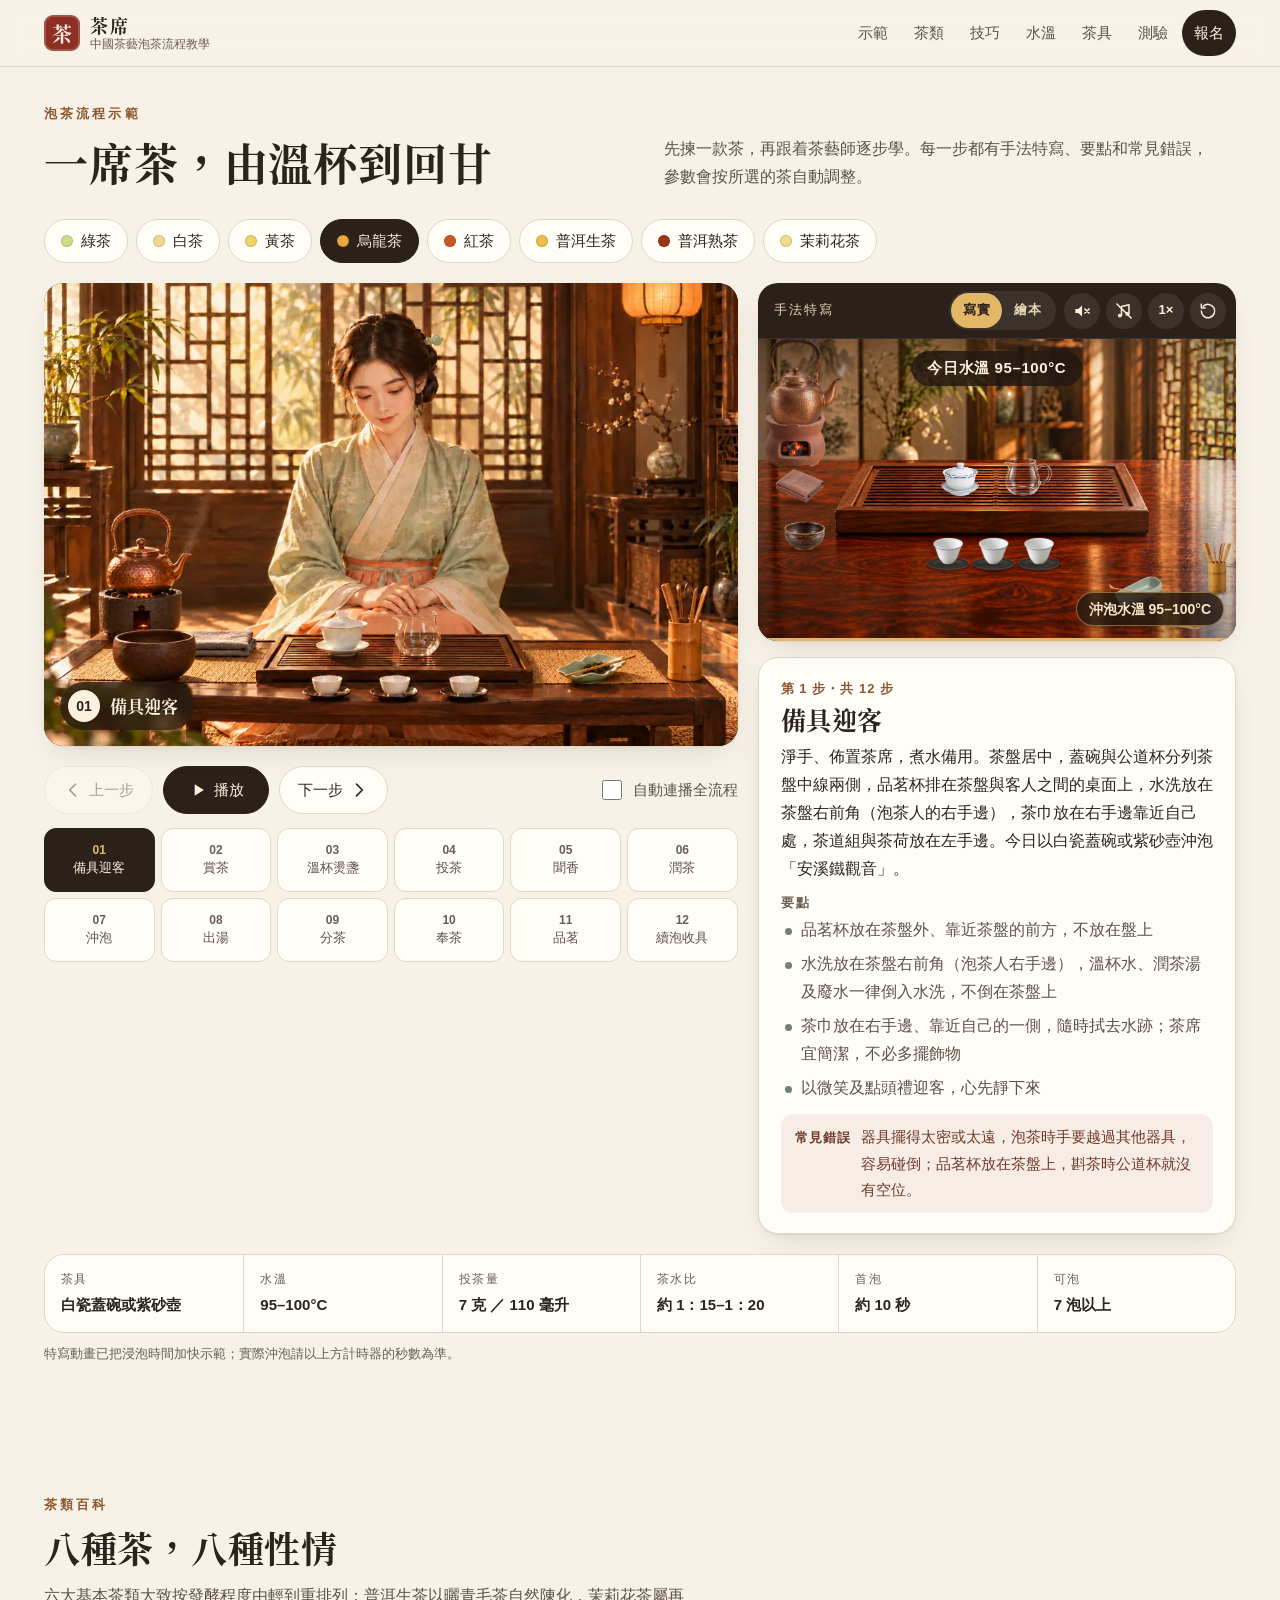
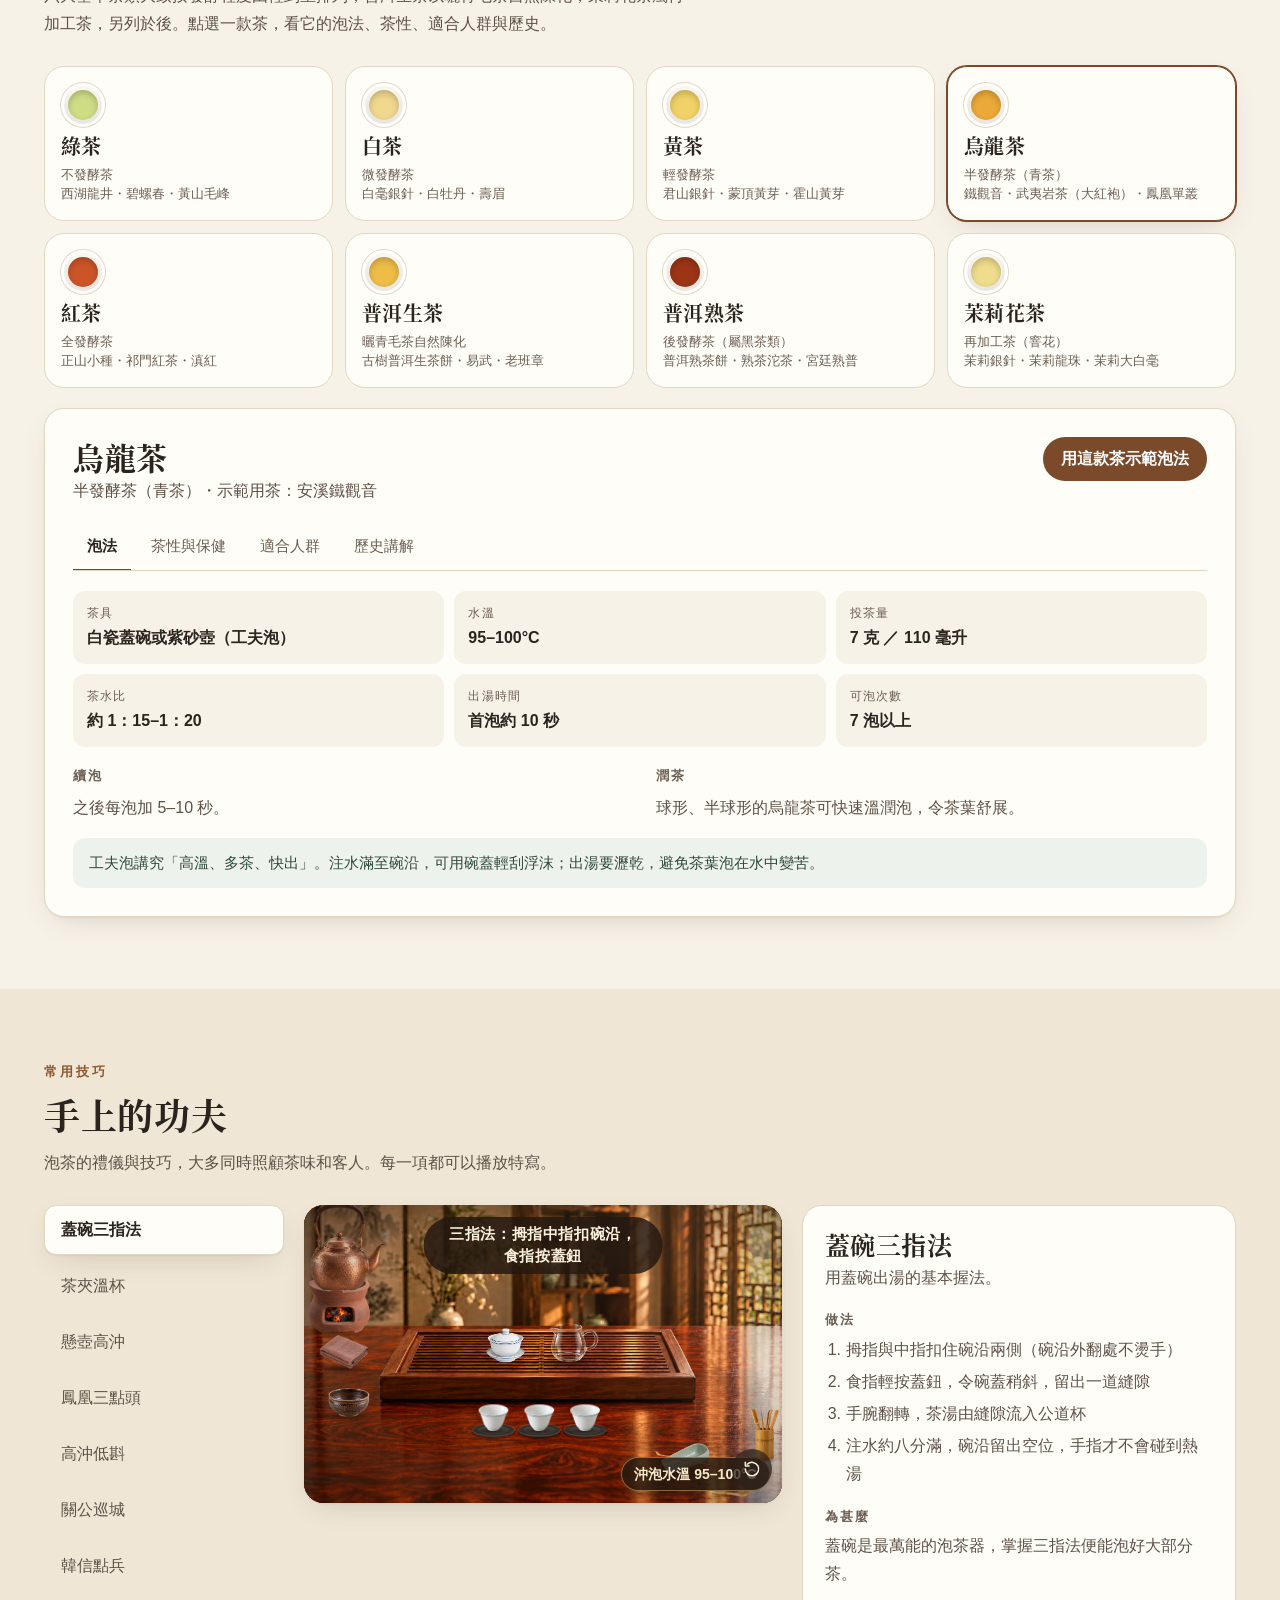
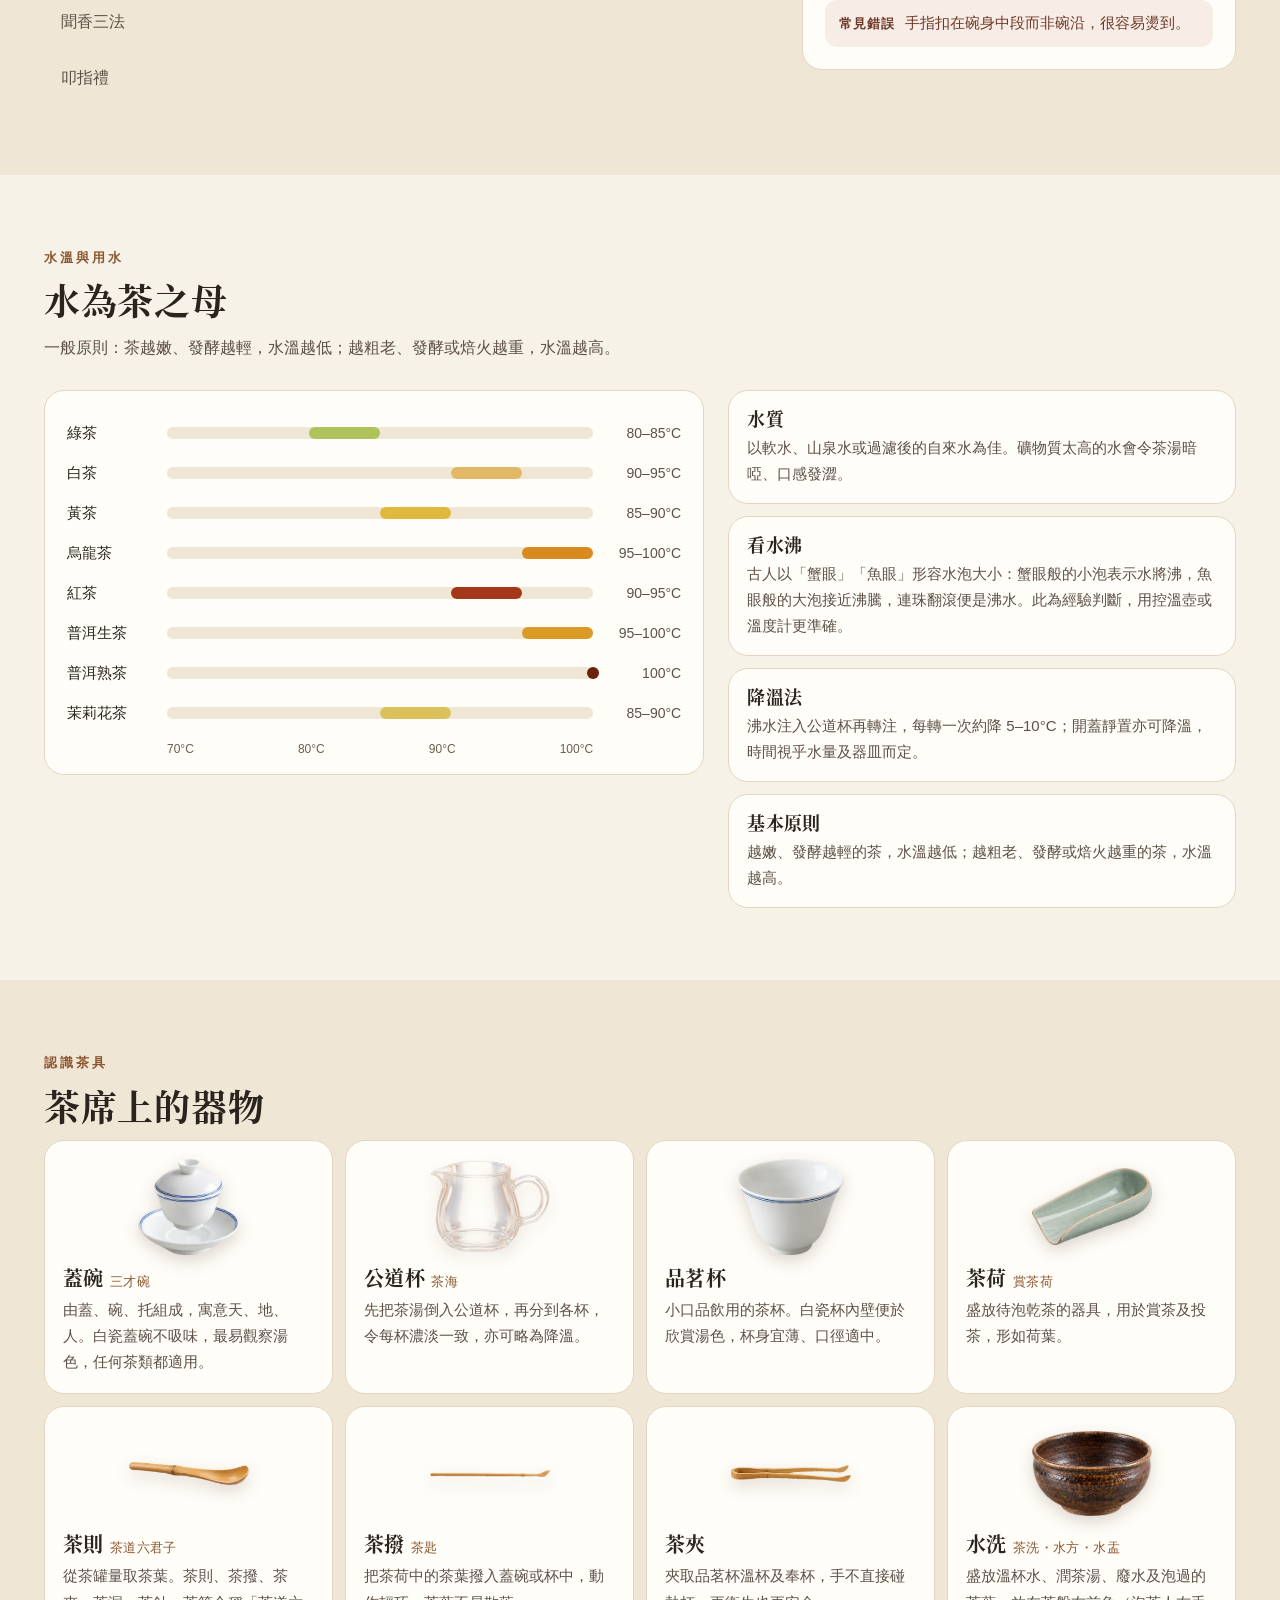
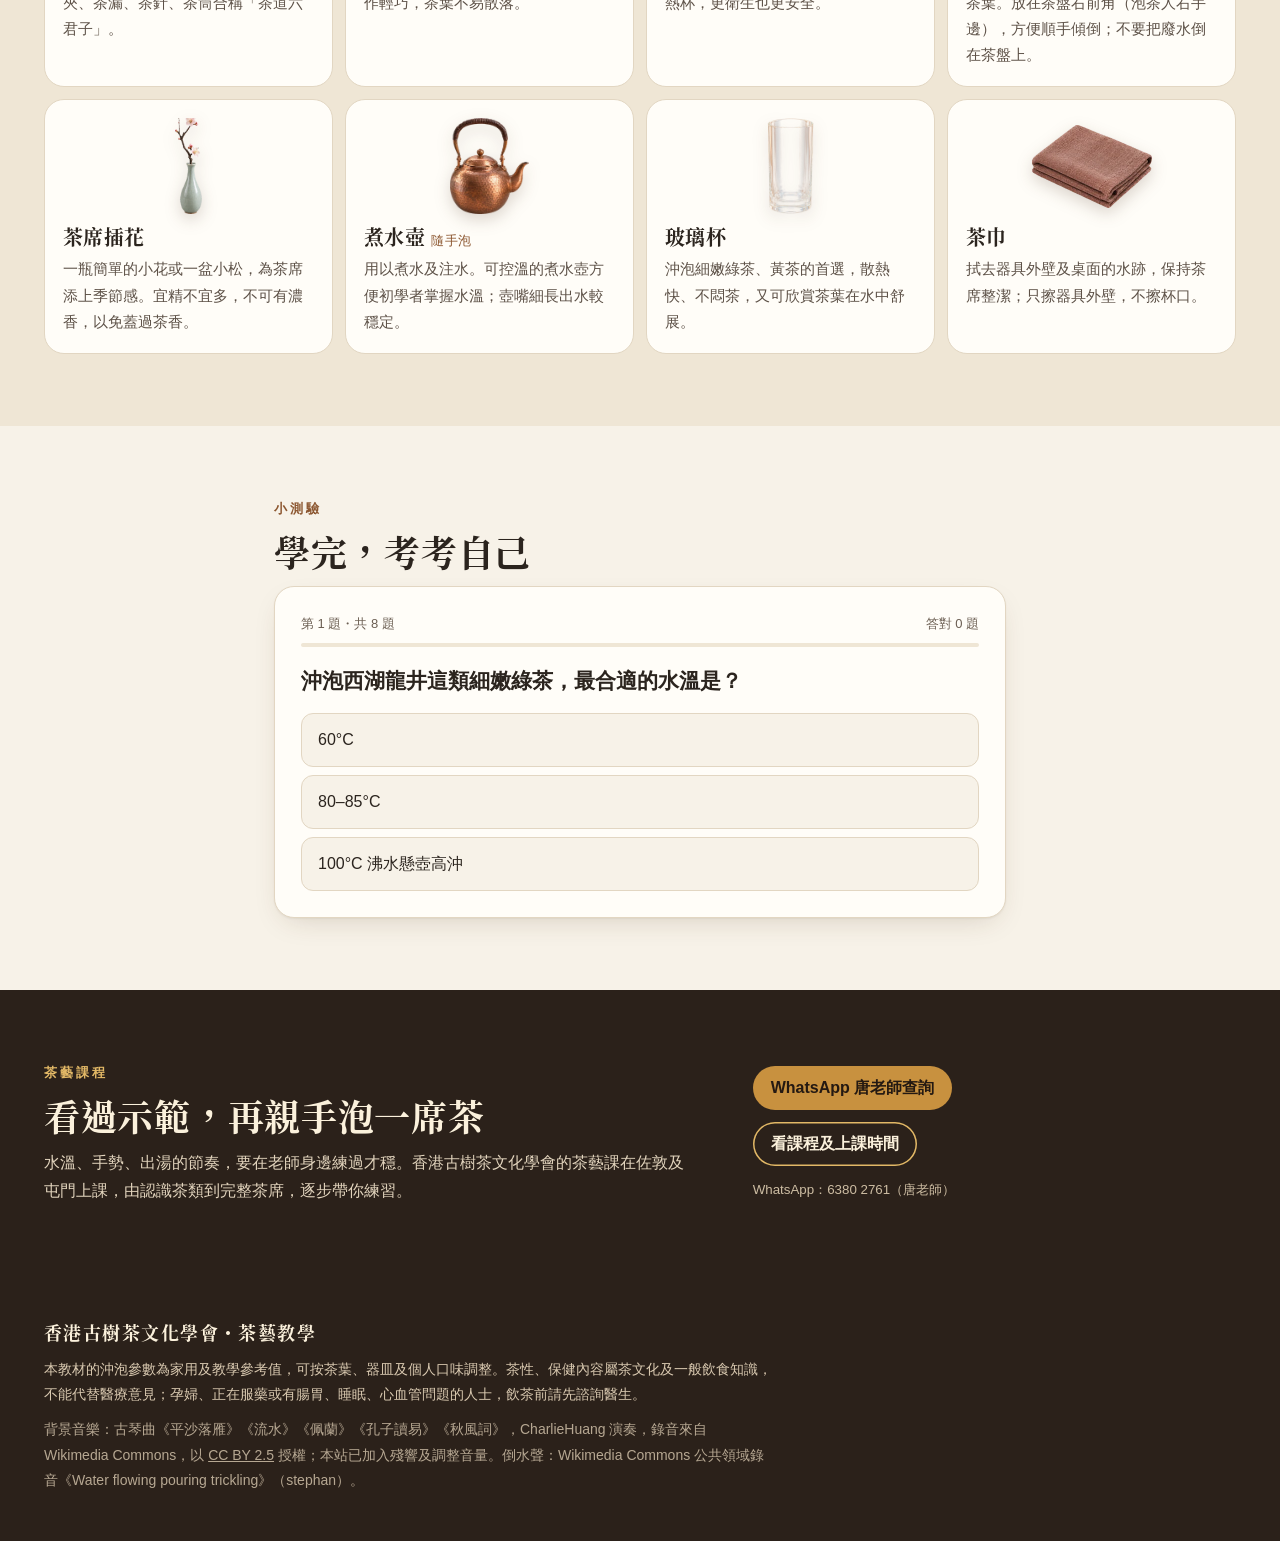
==== index.html @ b6967344 "feat: glass-cup smell step lifts glass toward nose" ====
<!doctype html>
<html lang="zh-Hant-HK">
<head>
<meta charset="utf-8">
<meta name="viewport" content="width=device-width, initial-scale=1, viewport-fit=cover">
<title>茶席・中國茶藝泡茶流程教學</title>
<meta name="description" content="由溫杯、賞茶、投茶到奉茶品茗，逐步演示中國茶藝泡茶流程；附八種茶的泡法、水溫、茶性、適合人群及歷史，以及常用沖泡技巧。">
<meta property="og:title" content="茶席・中國茶藝泡茶流程教學">
<meta property="og:description" content="逐步演示泡茶流程，認識八種茶的泡法、水溫、茶性與歷史。">
<meta property="og:image" content="https://teabonvivant.github.io/tea-brewing-lesson/assets/img/og.jpg">
<meta property="og:url" content="https://teabonvivant.github.io/tea-brewing-lesson/">
<link rel="canonical" href="https://teabonvivant.github.io/tea-brewing-lesson/">
<meta property="og:type" content="website">
<meta name="theme-color" content="#2b241e">
<meta name="robots" content="noindex">
<link rel="icon" href="data:image/svg+xml,%3Csvg xmlns='http://www.w3.org/2000/svg' viewBox='0 0 64 64'%3E%3Crect width='64' height='64' rx='14' fill='%238d2f22'/%3E%3Cpath d='M18 30h28c-1 10-6 16-14 16s-13-6-14-16zM46 33c6 0 6 8-1 8M24 50h16' fill='none' stroke='%23fbeee0' stroke-width='3.5' stroke-linecap='round'/%3E%3C/svg%3E">
<link rel="preload" href="assets/fonts/tea-serif.woff2" as="font" type="font/woff2" crossorigin>
<link rel="preload" as="image" href="assets/img/scene/greet-960.webp" imagesrcset="assets/img/scene/greet-960.webp 960w, assets/img/scene/greet-1536.webp 1536w" imagesizes="(min-width: 1080px) 60vw, 100vw">
<link rel="stylesheet" href="assets/css/app.css?v=20261019j">
</head>
<body>
<a class="skip" href="#demo">跳到示範</a>
<header class="top">
  <div class="top-in">
    <a class="brand" href="#demo">
      <span class="brand-seal" aria-hidden="true">茶</span>
      <span class="brand-text"><b>茶席</b><small>中國茶藝泡茶流程教學</small></span>
    </a>
    <nav class="top-nav" aria-label="章節">
      <a href="#demo">示範</a><a href="#teas">茶類</a><a href="#skills">技巧</a><a href="#water">水溫</a><a href="#tools">茶具</a><a href="#quiz">測驗</a><a href="#learn" class="nav-cta">報名</a>
    </nav>
  </div>
</header>

<main>
  <section id="demo" class="demo" aria-labelledby="demo-title">
    <div class="wrap">
      <div class="demo-head">
        <div>
          <p class="eyebrow">泡茶流程示範</p>
          <h1 id="demo-title">一席茶，由溫杯到回甘</h1>
        </div>
        <p class="lede">先揀一款茶，再跟着茶藝師逐步學。每一步都有手法特寫、要點和常見錯誤，參數會按所選的茶自動調整。</p>
      </div>

      <div class="tea-picker" role="radiogroup" aria-label="選擇茶類" id="teaPicker"></div>

      <div class="theatre">
        <div class="main-col">
        <figure class="scene" id="scene">
          <img class="scene-img is-on" id="sceneA" alt="" width="1536" height="1024" src="assets/img/scene/greet-960.webp" srcset="assets/img/scene/greet-960.webp 960w, assets/img/scene/greet-1536.webp 1536w" sizes="(min-width: 1080px) 60vw, 100vw" fetchpriority="high">
          <img class="scene-img" id="sceneB" alt="" width="1536" height="1024" aria-hidden="true">
          <figcaption class="scene-cap"><span class="scene-no" id="sceneNo">01</span><span id="sceneName">備具迎客</span></figcaption>
        </figure>
      <div class="controls" role="group" aria-label="播放控制">
        <button class="ctl" id="prevBtn" type="button"><svg viewBox="0 0 24 24" aria-hidden="true"><path d="M15 5l-7 7 7 7" fill="none" stroke="currentColor" stroke-width="2" stroke-linecap="round" stroke-linejoin="round"/></svg><span>上一步</span></button>
        <button class="ctl ctl-main" id="playBtn" type="button" aria-label="播放"><svg viewBox="0 0 24 24" aria-hidden="true" id="playIcon"><path d="M8 5v14l11-7z" fill="currentColor"/></svg><span id="playText">播放</span></button>
        <button class="ctl" id="nextBtn" type="button"><span>下一步</span><svg viewBox="0 0 24 24" aria-hidden="true"><path d="M9 5l7 7-7 7" fill="none" stroke="currentColor" stroke-width="2" stroke-linecap="round" stroke-linejoin="round"/></svg></button>
        <label class="auto"><input type="checkbox" id="autoBtn"><span>自動連播全流程</span></label>
      </div>

      <ol class="steps" id="steps" aria-label="流程步驟"></ol>

        </div>

        <div class="side">
          <div class="closeup">
            <div class="closeup-head">
              <span class="tag">手法特寫</span>
              <div class="closeup-tools">
                <div class="seg" role="group" aria-label="特寫畫面風格">
                  <button type="button" id="styleR" aria-pressed="true">寫實</button>
                  <button type="button" id="styleI" aria-pressed="false">繪本</button>
                </div>
                <button class="icon-btn" id="sfxBtn" type="button" aria-pressed="false" aria-label="音效：關">
                  <svg viewBox="0 0 24 24" aria-hidden="true"><path d="M4 9.5v5h3.5L12 18.5v-13L7.5 9.5z" fill="currentColor"/><path class="on-only" d="M15.5 9a4.2 4.2 0 0 1 0 6M18 6.6a7.6 7.6 0 0 1 0 10.8" fill="none" stroke="currentColor" stroke-width="1.8" stroke-linecap="round"/><path class="off-only" d="M15.5 9.5l5 5m0-5l-5 5" fill="none" stroke="currentColor" stroke-width="1.8" stroke-linecap="round"/></svg>
                </button>
                <button class="icon-btn" id="musicBtn" type="button" aria-pressed="false" aria-label="背景音樂：關">
                  <svg viewBox="0 0 24 24" aria-hidden="true"><path d="M9 17.5V6.5l9-2v11" fill="none" stroke="currentColor" stroke-width="1.8" stroke-linecap="round" stroke-linejoin="round"/><circle cx="7" cy="17.5" r="2.3" fill="currentColor"/><circle cx="16" cy="15.5" r="2.3" fill="currentColor"/><path class="off-only" d="M3.5 3.5l17 17" fill="none" stroke="currentColor" stroke-width="1.8" stroke-linecap="round"/></svg>
                </button>
                <select class="track-sel" id="trackSel" aria-label="背景音樂曲目（古琴）" hidden></select>
                <button class="icon-btn" id="speedBtn" type="button" aria-label="1× 播放速度">1×</button>
                <button class="icon-btn" id="replayBtn" type="button" aria-label="重播這一步">
                  <svg viewBox="0 0 24 24" aria-hidden="true"><path d="M4 12a8 8 0 1 0 2.4-5.7M4 4v4.5h4.5" fill="none" stroke="currentColor" stroke-width="1.8" stroke-linecap="round" stroke-linejoin="round"/></svg>
                </button>
              </div>
            </div>
            <div class="stage-wrap"><svg class="stage" id="stage" viewBox="0 0 800 500" role="img" aria-label="泡茶手法特寫動畫"></svg><p class="cu-label" id="cuLabel" aria-live="polite"></p></div>
            <div class="progress" aria-hidden="true"><span id="progressBar"></span></div>
          </div>

          <article class="step-card" id="stepCard" aria-live="polite">
            <div class="step-top">
              <span class="step-count" id="stepCount">第 1 步・共 11 步</span>
              <h2 class="step-name" id="stepName">備具迎客</h2>
            </div>
            <p class="step-desc" id="stepDesc"></p>
            <h3 class="mini-h">要點</h3>
            <ul class="points" id="stepPoints"></ul>
            <div class="mistake"><b>常見錯誤</b><span id="stepMistake"></span></div>
            <div class="timer" id="timer" hidden>
              <div class="timer-ring" role="timer" aria-label="剩餘秒數"><svg viewBox="0 0 44 44" aria-hidden="true"><circle cx="22" cy="22" r="19"/><circle id="timerArc" cx="22" cy="22" r="19"/></svg><span id="timerNum">10</span></div>
              <div class="timer-body">
                <b>泡茶計時器</b>
                <div class="timer-row">
                  <button class="mini-btn" id="infMinus" type="button" aria-label="上一泡">−</button>
                  <span id="infLabel">第 1 泡</span>
                  <button class="mini-btn" id="infPlus" type="button" aria-label="下一泡">＋</button>
                  <button class="mini-btn primary" id="timerGo" type="button">開始</button>
                </div>
                <small id="timerNote"></small>
                <span class="sr-only" id="timerStatus" role="status"></span>
              </div>
            </div>
          </article>
        </div>
      </div>

      <dl class="params" id="params"></dl>
      <p class="demo-note">特寫動畫已把浸泡時間加快示範；實際沖泡請以上方計時器的秒數為準。</p>
    </div>
  </section>

  <section id="teas" class="sec" aria-labelledby="teas-title">
    <div class="wrap">
      <p class="eyebrow">茶類百科</p>
      <h2 id="teas-title" class="sec-title">八種茶，八種性情</h2>
      <p class="sec-lede">六大基本茶類大致按發酵程度由輕到重排列；普洱生茶以曬青毛茶自然陳化，茉莉花茶屬再加工茶，另列於後。點選一款茶，看它的泡法、茶性、適合人群與歷史。</p>
      <div class="tea-grid" id="teaGrid"></div>
      <article class="tea-detail" id="teaDetail" aria-live="polite"></article>
    </div>
  </section>

  <section id="skills" class="sec sec-alt" aria-labelledby="skills-title">
    <div class="wrap">
      <p class="eyebrow">常用技巧</p>
      <h2 id="skills-title" class="sec-title">手上的功夫</h2>
      <p class="sec-lede">泡茶的禮儀與技巧，大多同時照顧茶味和客人。每一項都可以播放特寫。</p>
      <div class="skills">
        <div class="skill-list" role="tablist" aria-label="技巧" id="skillList"></div>
        <div class="skill-view">
          <div class="closeup closeup-sm">
            <div class="stage-wrap"><svg class="stage" id="stage2" viewBox="0 0 800 500" role="img" aria-label="技巧特寫動畫"></svg><p class="cu-label" id="cuLabel2"></p></div>
            <button class="icon-btn float" id="skillReplay" type="button" aria-label="重播技巧動畫"><svg viewBox="0 0 24 24" aria-hidden="true"><path d="M4 12a8 8 0 1 0 2.4-5.7M4 4v4.5h4.5" fill="none" stroke="currentColor" stroke-width="1.8" stroke-linecap="round" stroke-linejoin="round"/></svg></button>
          </div>
          <div class="skill-body" id="skillBody" role="tabpanel" aria-live="polite"></div>
        </div>
      </div>
    </div>
  </section>

  <section id="water" class="sec" aria-labelledby="water-title">
    <div class="wrap">
      <p class="eyebrow">水溫與用水</p>
      <h2 id="water-title" class="sec-title">水為茶之母</h2>
      <p class="sec-lede">一般原則：茶越嫩、發酵越輕，水溫越低；越粗老、發酵或焙火越重，水溫越高。</p>
      <div class="water">
        <div class="temp-chart" id="tempChart" role="img" aria-label="各茶類建議水溫"></div>
        <div class="water-notes" id="waterNotes"></div>
      </div>
    </div>
  </section>

  <section id="tools" class="sec sec-alt" aria-labelledby="tools-title">
    <div class="wrap">
      <p class="eyebrow">認識茶具</p>
      <h2 id="tools-title" class="sec-title">茶席上的器物</h2>
      <div class="tool-grid" id="toolGrid"></div>
    </div>
  </section>

  <section id="quiz" class="sec" aria-labelledby="quiz-title">
    <div class="wrap narrow">
      <p class="eyebrow">小測驗</p>
      <h2 id="quiz-title" class="sec-title">學完，考考自己</h2>
      <div class="quiz" id="quizBox"></div>
    </div>
  </section>
  <section id="learn" class="sec sec-learn" aria-labelledby="learn-title">
    <div class="wrap">
      <div class="learn">
        <div>
          <p class="eyebrow">茶藝課程</p>
          <h2 id="learn-title" class="sec-title">看過示範，再親手泡一席茶</h2>
          <p class="sec-lede">水溫、手勢、出湯的節奏，要在老師身邊練過才穩。香港古樹茶文化學會的茶藝課在佐敦及屯門上課，由認識茶類到完整茶席，逐步帶你練習。</p>
        </div>
        <div class="learn-acts">
          <a class="td-btn" href="https://wa.me/85263802761?text=%E4%BD%A0%E5%A5%BD%EF%BC%8C%E6%88%91%E6%83%B3%E6%9F%A5%E8%A9%A2%E8%8C%B6%E8%97%9D%E8%AA%B2%E7%A8%8B" target="_blank" rel="noopener">WhatsApp 唐老師查詢</a>
          <a class="td-btn ghost" href="https://www.organict.net/teaclass" target="_blank" rel="noopener">看課程及上課時間</a>
          <small>WhatsApp：6380 2761（唐老師）</small>
        </div>
      </div>
    </div>
  </section>
</main>

<footer class="foot">
  <div class="wrap">
    <p class="foot-brand">香港古樹茶文化學會・茶藝教學</p>
    <p class="foot-note">本教材的沖泡參數為家用及教學參考值，可按茶葉、器皿及個人口味調整。茶性、保健內容屬茶文化及一般飲食知識，不能代替醫療意見；孕婦、正在服藥或有腸胃、睡眠、心血管問題的人士，飲茶前請先諮詢醫生。</p>
    <p class="foot-note foot-credit">背景音樂：古琴曲《平沙落雁》《流水》《佩蘭》《孔子讀易》《秋風詞》，CharlieHuang 演奏，錄音來自 Wikimedia Commons，以 <a href="https://creativecommons.org/licenses/by/2.5/deed.zh_TW" rel="noopener license" target="_blank">CC BY 2.5</a> 授權；本站已加入殘響及調整音量。倒水聲：Wikimedia Commons 公共領域錄音《Water flowing pouring trickling》（stephan）。</p>
  </div>
</footer>

<script src="assets/js/data.js?v=20261019j"></script>
<script src="assets/js/kit.js?v=20261019j"></script>
<script src="assets/js/audio.js?v=20261019j"></script>
<script src="assets/js/stage.js?v=20261019j"></script>
<script src="assets/js/app.js?v=20261019j"></script>
</body>
</html>
---- assets/css/app.css ----
@font-face {
  font-family: "TeaSerif";
  src: url("../fonts/tea-serif.woff2") format("woff2");
  font-weight: 600;
  font-display: swap;
}

:root {
  --paper: #f7f2e8;
  --paper-2: #efe6d5;
  --card: #fffdf8;
  --ink: #2b241e;
  --ink-2: #5d5147;
  --ink-3: #6b5e52;
  --line: #e2d6c2;
  --tea: #7a4a2a;
  --tea-2: #8c5730;
  --green: #3c5848;
  --gold: #a3813f;
  --night: #2b211a;
  --serif: "TeaSerif", "Noto Serif TC", "Noto Serif CJK TC", "Songti TC", serif;
  --sans: -apple-system, BlinkMacSystemFont, "PingFang TC", "Noto Sans TC", "Noto Sans CJK TC", "Microsoft JhengHei", sans-serif;
  --r: 20px;
  --r-sm: 12px;
  --shadow: 0 1px 2px rgba(74, 46, 24, .06), 0 10px 30px -12px rgba(74, 46, 24, .22);
  --ease: cubic-bezier(.2, .7, .2, 1);
}

* { box-sizing: border-box; }
html { scroll-behavior: smooth; -webkit-text-size-adjust: 100%; }
body {
  margin: 0;
  background: var(--paper);
  color: var(--ink);
  font: 400 16px/1.75 var(--sans);
  -webkit-font-smoothing: antialiased;
}
img, svg { display: block; max-width: 100%; }
button { font: inherit; color: inherit; }
h1, h2, h3 { font-family: var(--serif); font-weight: 600; line-height: 1.3; margin: 0; letter-spacing: .02em; }
p { margin: 0; }
a { color: inherit; }
:focus-visible { outline: 2px solid var(--gold); outline-offset: 3px; border-radius: 6px; }

.skip { position: absolute; left: -999px; top: 8px; background: var(--night); color: #fff; padding: 8px 14px; border-radius: 8px; z-index: 50; }
.skip:focus { left: 8px; }
.wrap { max-width: 1240px; margin: 0 auto; padding: 0 24px; }
.wrap.narrow { max-width: 780px; }
.eyebrow { font-size: 13px; letter-spacing: .24em; color: var(--tea-2); font-weight: 600; margin-bottom: 8px; }

/* 頂欄 */
.top { position: sticky; top: 0; z-index: 30; background: rgba(247, 242, 232, .88); backdrop-filter: blur(12px); -webkit-backdrop-filter: blur(12px); border-bottom: 1px solid var(--line); }
.top-in { max-width: 1240px; margin: 0 auto; padding: 10px 24px; display: flex; align-items: center; justify-content: space-between; gap: 16px; }
.brand { display: flex; align-items: center; gap: 10px; text-decoration: none; flex: none; white-space: nowrap; }
.brand-seal { width: 36px; height: 36px; border-radius: 9px; background: #8d2f22; color: #fbeee0; display: grid; place-items: center; font-family: var(--serif); font-size: 20px; box-shadow: inset 0 0 0 2px rgba(255, 255, 255, .18); }
.brand-text { display: flex; flex-direction: column; line-height: 1.2; }
.brand-text b { font-family: var(--serif); font-size: 18px; font-weight: 600; letter-spacing: .1em; }
.brand-text small { font-size: 12px; color: var(--ink-3); }
.top-nav { display: flex; gap: 2px; overflow-x: auto; scrollbar-width: none; }
.top-nav::-webkit-scrollbar { display: none; }
.top-nav a { text-decoration: none; font-size: 15px; padding: 10px 12px; border-radius: 999px; color: var(--ink-2); white-space: nowrap; transition: background .2s var(--ease), color .2s var(--ease); }
.top-nav a:hover { background: var(--paper-2); color: var(--ink); }

/* 示範區 */
.demo { padding: 36px 0 56px; }
.demo-head { display: grid; grid-template-columns: 1fr 1fr; gap: 24px 48px; align-items: end; margin-bottom: 24px; }
.demo-head h1 { font-size: clamp(30px, 4vw, 44px); }
.lede { color: var(--ink-2); font-size: 16px; max-width: 34em; }

.tea-picker { display: flex; gap: 8px; overflow-x: auto; padding: 4px 2px 12px; margin: 0 -2px 8px; scrollbar-width: thin; }
.chip { display: inline-flex; align-items: center; gap: 8px; min-height: 44px; padding: 8px 16px; border-radius: 999px; border: 1px solid var(--line); background: var(--card); cursor: pointer; white-space: nowrap; font-size: 15px; transition: border-color .2s var(--ease), background .2s var(--ease), transform .2s var(--ease); }
.chip:hover { border-color: #cdb998; }
.chip:active { transform: scale(.97); }
.chip[aria-checked="true"] { background: var(--night); border-color: var(--night); color: #fbf1dc; }
.dot { width: 12px; height: 12px; border-radius: 50%; box-shadow: inset 0 0 0 1px rgba(0, 0, 0, .15); flex: none; }

.theatre { display: grid; grid-template-columns: minmax(0, 1.45fr) minmax(0, 1fr); gap: 20px; align-items: start; }
.scene { position: relative; margin: 0; border-radius: var(--r); overflow: hidden; aspect-ratio: 3 / 2; background: #3a2618; box-shadow: var(--shadow); }
.scene-img { position: absolute; inset: 0; width: 100%; height: 100%; object-fit: cover; opacity: 0; transition: opacity .45s var(--ease); }
.scene-img.is-on { opacity: 1; }
.scene-cap { position: absolute; left: 16px; bottom: 16px; display: flex; align-items: center; gap: 10px; padding: 8px 16px 8px 8px; border-radius: 999px; background: rgba(36, 25, 17, .72); backdrop-filter: blur(6px); -webkit-backdrop-filter: blur(6px); color: #fbf1dc; font-family: var(--serif); font-size: 17px; }
.scene-no { display: grid; place-items: center; width: 32px; height: 32px; border-radius: 50%; background: #fbf1dc; color: var(--night); font-size: 14px; font-family: var(--sans); font-weight: 700; }

.side { display: grid; gap: 16px; }
.closeup { position: relative; background: var(--night); border-radius: var(--r); overflow: hidden; box-shadow: var(--shadow); }
.closeup-head { display: flex; justify-content: space-between; align-items: center; padding: 8px 10px 8px 16px; border-bottom: 1px solid rgba(255, 255, 255, .08); }
.closeup-tools { display: flex; align-items: center; gap: 6px; }
.closeup-tools .icon-btn { width: 36px; height: 36px; }
.track-sel { appearance: none; -webkit-appearance: none; border: 0; border-radius: 999px; background: rgba(255, 255, 255, .08) url("data:image/svg+xml,%3Csvg xmlns='http://www.w3.org/2000/svg' viewBox='0 0 10 6'%3E%3Cpath d='M1 1l4 4 4-4' fill='none' stroke='%23e9d6b2' stroke-width='1.5'/%3E%3C/svg%3E") no-repeat right 10px center / 9px 6px; color: #fbf1dc; font: inherit; font-size: 13px; font-weight: 600; min-height: 36px; padding: 0 26px 0 12px; cursor: pointer; }
.track-sel:hover { background-color: rgba(255, 255, 255, .16); }
.track-sel:focus-visible { outline: 2px solid #e2b866; outline-offset: 2px; }
.track-sel option { color: #2b211a; background: #fbf1dc; }
.foot-credit { margin-top: 10px; font-size: 13px; opacity: .8; }
.foot-credit a { color: inherit; }
.seg { display: inline-flex; padding: 2px; border-radius: 999px; background: rgba(255, 255, 255, .08); margin-right: 2px; }
.seg button { border: 0; background: transparent; color: #e9d6b2; font: inherit; font-size: 13px; font-weight: 600; letter-spacing: .06em; white-space: nowrap; padding: 6px 12px; border-radius: 999px; cursor: pointer; min-height: 32px; transition: background .2s var(--ease), color .2s var(--ease); }
.seg button[aria-pressed="true"] { background: #e2b866; color: #2b211a; }
.seg button:focus-visible, .icon-btn:focus-visible { outline: 2px solid #e2b866; outline-offset: 2px; }
.icon-btn[aria-pressed="true"] { background: #e2b866; color: #2b211a; }
.icon-btn[aria-pressed="true"] .off-only, .icon-btn[aria-pressed="false"] .on-only { display: none; }
.tag { white-space: nowrap; font-size: 13px; letter-spacing: .16em; color: #e9d6b2; }
.stage-wrap { position: relative; }
.cu-label { position: absolute; left: 50%; top: 12px; transform: translateX(-50%); max-width: calc(100% - 24px); padding: 6px 16px; border-radius: 999px; background: rgba(36, 25, 17, .84); color: #fbf1dc; font-size: 15px; font-weight: 600; line-height: 1.5; text-align: center; letter-spacing: .04em; opacity: 0; transition: opacity .2s var(--ease); pointer-events: none; }
.cu-label.on { opacity: 1; }
.stage { width: 100%; height: auto; aspect-ratio: 8 / 5; transition: opacity .35s var(--ease); background: #2b211a; }
.stage.is-loading { opacity: 0; }
.tb-svgtext { font-family: var(--sans); font-weight: 600; letter-spacing: .04em; }
.progress { height: 3px; background: rgba(255, 255, 255, .08); }
.progress span { display: block; height: 100%; width: 0; background: #e2b866; }

.icon-btn { width: 40px; height: 40px; border-radius: 50%; border: 0; background: rgba(255, 255, 255, .08); color: #fbf1dc; display: grid; place-items: center; cursor: pointer; font-size: 13px; font-weight: 700; transition: background .2s var(--ease), transform .2s var(--ease); }
.icon-btn:hover { background: rgba(255, 255, 255, .16); }
.icon-btn.float { background: rgba(43, 33, 26, .72); }
.icon-btn:active { transform: scale(.94); }
.icon-btn svg { width: 20px; height: 20px; }
.icon-btn.float { position: absolute; right: 10px; bottom: 14px; }

.step-card { background: var(--card); border: 1px solid var(--line); border-radius: var(--r); padding: 20px 22px; box-shadow: var(--shadow); }
.step-top { display: flex; flex-direction: column; gap: 2px; margin-bottom: 8px; }
.step-count { font-size: 13px; color: var(--tea-2); letter-spacing: .08em; font-weight: 600; }
.step-name { font-size: 25px; }
.step-desc { color: var(--ink); margin-bottom: 12px; }
.mini-h { font-family: var(--sans); font-size: 13px; letter-spacing: .16em; color: var(--ink-3); margin-bottom: 4px; }
.points { margin: 0 0 12px; padding: 0; list-style: none; display: grid; gap: 6px; }
.points li { position: relative; padding-left: 20px; color: var(--ink-2); }
.points li::before { content: ""; position: absolute; left: 4px; top: .72em; width: 7px; height: 7px; border-radius: 50%; background: var(--green); opacity: .75; }
.mistake { display: flex; gap: 10px; align-items: baseline; padding: 10px 14px; border-radius: var(--r-sm); background: #f8ede6; color: #6e3a28; font-size: 15px; }
.mistake b { flex: none; font-size: 13px; letter-spacing: .08em; }

.timer[hidden] { display: none; }
.timer { display: flex; gap: 14px; align-items: center; margin-top: 14px; padding: 12px 14px; border-radius: var(--r-sm); background: var(--paper-2); }
.timer-ring { position: relative; width: 56px; height: 56px; flex: none; }
.timer-ring svg { width: 56px; height: 56px; transform: rotate(-90deg); }
.timer-ring circle { fill: none; stroke-width: 3.5; }
.timer-ring circle:first-child { stroke: #dccbb0; }
#timerArc { stroke: var(--tea); stroke-linecap: round; stroke-dasharray: 119.4; stroke-dashoffset: 0; transition: stroke-dashoffset .25s linear; }
.timer-ring span { position: absolute; inset: 0; display: grid; place-items: center; font-weight: 700; font-size: 16px; font-variant-numeric: tabular-nums; }
.timer-body { display: grid; gap: 4px; min-width: 0; }
.timer-body b { font-size: 14px; }
.timer-row { display: flex; align-items: center; gap: 8px; flex-wrap: wrap; }
.timer-row span { min-width: 4.5em; text-align: center; font-variant-numeric: tabular-nums; }
.timer-body small { color: var(--ink-3); font-size: 13px; }
.timer.done .timer-ring span { color: #8d2f22; }
.mini-btn { min-width: 36px; height: 36px; padding: 0 12px; border-radius: 999px; border: 1px solid #cdb998; background: var(--card); cursor: pointer; font-weight: 600; transition: background .2s var(--ease); }
.mini-btn:hover { background: #fff; }
.mini-btn.primary { background: var(--tea); border-color: var(--tea); color: #fff; }
.mini-btn.primary:hover { background: #69391d; }

.controls { display: flex; align-items: center; gap: 10px; margin: 20px 0 14px; flex-wrap: wrap; }
.ctl { display: inline-flex; align-items: center; gap: 6px; min-height: 48px; padding: 0 18px; border-radius: 999px; border: 1px solid var(--line); background: var(--card); cursor: pointer; font-size: 15px; transition: background .2s var(--ease), transform .2s var(--ease); }
.ctl:hover { background: #fff; }
.ctl:active { transform: scale(.97); }
.ctl:disabled { opacity: .4; cursor: default; }
.ctl svg { width: 20px; height: 20px; }
.ctl-main { background: var(--night); border-color: var(--night); color: #fbf1dc; padding: 0 24px; }
.ctl-main:hover { background: #3a2c22; }
.auto { display: inline-flex; align-items: center; gap: 8px; margin-left: auto; font-size: 15px; color: var(--ink-2); cursor: pointer; min-height: 44px; }
.auto input { width: 20px; height: 20px; accent-color: var(--tea); }

.main-col { min-width: 0; }
.steps { list-style: none; padding: 0; margin: 0; display: grid; grid-template-columns: repeat(6, minmax(0, 1fr)); gap: 6px; }
.steps button { width: 100%; min-height: 64px; display: flex; flex-direction: column; align-items: center; justify-content: center; gap: 2px; padding: 8px 4px; border-radius: var(--r-sm); border: 1px solid var(--line); background: var(--card); cursor: pointer; font-size: 13px; line-height: 1.3; color: var(--ink-2); transition: background .2s var(--ease), border-color .2s var(--ease); }
.steps button b { font-size: 12px; color: var(--ink-3); font-weight: 600; font-variant-numeric: tabular-nums; }
.steps button:hover { border-color: #cdb998; }
.steps button[aria-current="step"] { background: var(--night); border-color: var(--night); color: #fbf1dc; }
.steps button[aria-current="step"] b { color: #e2b866; }
.steps button.done { background: #f1e8d8; }
.steps button.skip-step { display: none; }

.params { display: grid; grid-template-columns: repeat(6, minmax(0, 1fr)); gap: 0; margin: 20px 0 0; background: var(--card); border: 1px solid var(--line); border-radius: var(--r); overflow: hidden; }
.params div { padding: 14px 16px; border-left: 1px solid var(--line); }
.params div:first-child { border-left: 0; }
.params dt { font-size: 12px; letter-spacing: .12em; color: var(--ink-3); }
.params dd { margin: 2px 0 0; font-weight: 600; font-size: 15px; }

/* 一般章節 */
.sec { padding: 72px 0; }
.sec-alt { background: var(--paper-2); }
.sec-title { font-size: clamp(26px, 3.2vw, 36px); margin-bottom: 10px; }
.sec-lede { color: var(--ink-2); max-width: 40em; margin-bottom: 28px; }

.tea-grid { display: grid; grid-template-columns: repeat(4, minmax(0, 1fr)); gap: 12px; margin-bottom: 20px; }
.tea-card { text-align: left; display: grid; gap: 6px; padding: 16px; border-radius: var(--r); border: 1px solid var(--line); background: var(--card); cursor: pointer; transition: border-color .2s var(--ease), transform .2s var(--ease), box-shadow .2s var(--ease); }
.tea-card:hover { transform: translateY(-2px); box-shadow: var(--shadow); }
.tea-card[aria-pressed="true"] { border-color: var(--tea); box-shadow: 0 0 0 1px var(--tea), var(--shadow); }
.tea-card .cup { width: 44px; height: 44px; border-radius: 50%; background: #fbf8f2; border: 3px solid #fff; box-shadow: 0 0 0 1px var(--line), inset 0 -10px 16px rgba(0, 0, 0, .08); display: grid; place-items: center; }
.tea-card .cup i { width: 30px; height: 30px; border-radius: 50%; box-shadow: inset 0 3px 6px rgba(0, 0, 0, .2); }
.tea-card h3 { font-size: 20px; }
.tea-card p { font-size: 13px; color: var(--ink-3); line-height: 1.5; }

.tea-detail { background: var(--card); border: 1px solid var(--line); border-radius: var(--r); padding: 28px; box-shadow: var(--shadow); }
.td-head { display: flex; justify-content: space-between; align-items: flex-start; gap: 16px; flex-wrap: wrap; margin-bottom: 18px; }
.td-head h3 { font-size: 31px; }
.td-head p { color: var(--ink-2); }
.td-btn { display: inline-flex; align-items: center; gap: 8px; min-height: 44px; padding: 0 18px; border-radius: 999px; background: var(--tea); color: #fff; border: 0; cursor: pointer; font-weight: 600; transition: background .2s var(--ease); }
.td-btn:hover { background: #69391d; }
.td-tabs { display: flex; gap: 6px; border-bottom: 1px solid var(--line); margin-bottom: 20px; overflow-x: auto; }
.td-tab { border: 0; background: none; padding: 10px 14px; min-height: 44px; cursor: pointer; color: var(--ink-3); font-size: 15px; border-bottom: 2px solid transparent; margin-bottom: -1px; white-space: nowrap; }
.td-tab[aria-selected="true"] { color: var(--ink); border-color: var(--tea); font-weight: 600; }
.td-grid { display: grid; grid-template-columns: repeat(2, minmax(0, 1fr)); gap: 16px 32px; }
.td-block h4 { font-size: 13px; letter-spacing: .14em; color: var(--ink-3); margin: 0 0 6px; font-weight: 600; }
.td-block ul { margin: 0; padding-left: 1.2em; color: var(--ink-2); }
.td-block li { margin-bottom: 4px; }
.td-block p { color: var(--ink-2); }
.td-history { font-size: 17px; line-height: 1.9; max-width: 40em; }
.kv { display: grid; grid-template-columns: repeat(3, minmax(0, 1fr)); gap: 10px; }
.kv div { background: var(--paper); border-radius: var(--r-sm); padding: 12px 14px; }
.kv dt { font-size: 12px; color: var(--ink-3); letter-spacing: .1em; }
.kv dd { margin: 0; font-weight: 600; }
.note { margin-top: 16px; padding: 12px 16px; border-radius: var(--r-sm); background: #eef2ec; color: #2f4a3a; font-size: 15px; }

.skills { display: grid; grid-template-columns: 240px minmax(0, 1fr); gap: 20px; align-items: start; }
.skill-list { display: grid; gap: 6px; }
.skill-tab { text-align: left; min-height: 48px; padding: 10px 16px; border-radius: var(--r-sm); border: 1px solid transparent; background: transparent; cursor: pointer; font-size: 16px; color: var(--ink-2); transition: background .2s var(--ease); }
.skill-tab:hover { background: rgba(255, 255, 255, .6); }
.skill-tab[aria-selected="true"] { background: var(--card); border-color: var(--line); color: var(--ink); font-weight: 600; box-shadow: var(--shadow); }
.skill-view { display: grid; grid-template-columns: minmax(0, 1.1fr) minmax(0, 1fr); gap: 20px; align-items: start; }
.skill-body { background: var(--card); border: 1px solid var(--line); border-radius: var(--r); padding: 22px; }
.skill-body h3 { font-size: 25px; margin-bottom: 4px; }
.skill-body > p { color: var(--ink-2); margin-bottom: 12px; }
.skill-body ol { margin: 0 0 12px; padding-left: 1.3em; color: var(--ink-2); }
.skill-body ol li { margin-bottom: 4px; }

.water { display: grid; grid-template-columns: minmax(0, 1.3fr) minmax(0, 1fr); gap: 24px; align-items: start; }
.temp-chart { background: var(--card); border: 1px solid var(--line); border-radius: var(--r); padding: 22px 22px 14px; }
.tc-row { display: grid; grid-template-columns: 88px minmax(0, 1fr) 76px; align-items: center; gap: 12px; min-height: 40px; }
.tc-name { font-size: 15px; }
.tc-track { position: relative; height: 12px; border-radius: 999px; background: var(--paper-2); }
.tc-bar { position: absolute; top: 0; bottom: 0; border-radius: 999px; min-width: 12px; }
.tc-val { font-size: 14px; font-variant-numeric: tabular-nums; color: var(--ink-2); text-align: right; }
.tc-axis { display: grid; grid-template-columns: 88px minmax(0, 1fr) 76px; gap: 12px; margin-top: 6px; }
.tc-axis div { display: flex; justify-content: space-between; font-size: 12px; color: var(--ink-3); font-variant-numeric: tabular-nums; }
.water-notes { display: grid; gap: 12px; }
.wn { background: var(--card); border: 1px solid var(--line); border-radius: var(--r); padding: 16px 18px; }
.wn h3 { font-size: 18px; margin-bottom: 4px; }
.wn p { color: var(--ink-2); font-size: 15px; }

.tool-grid { display: grid; grid-template-columns: repeat(4, minmax(0, 1fr)); gap: 12px; }
.tool { background: var(--card); border: 1px solid var(--line); border-radius: var(--r); padding: 18px; }
.tool svg { width: 64px; height: 48px; margin-bottom: 8px; }
.tool h3 { font-size: 20px; }
.tool small { color: var(--tea-2); font-size: 13px; margin-left: 6px; font-family: var(--sans); font-weight: 400; }
.tool p { color: var(--ink-2); font-size: 15px; margin-top: 6px; }

.quiz { background: var(--card); border: 1px solid var(--line); border-radius: var(--r); padding: 26px; box-shadow: var(--shadow); }
.q-meta { display: flex; justify-content: space-between; font-size: 13px; color: var(--ink-3); margin-bottom: 8px; }
.q-bar { height: 4px; border-radius: 999px; background: var(--paper-2); margin-bottom: 18px; overflow: hidden; }
.q-bar span { display: block; height: 100%; background: var(--tea); transition: width .3s var(--ease); }
.q-text { font-weight: 600; font-size: 21px; margin-bottom: 16px; line-height: 1.5; }
.q-opts { display: grid; gap: 8px; }
.q-opt { text-align: left; min-height: 52px; padding: 12px 16px; border-radius: var(--r-sm); border: 1px solid var(--line); background: var(--paper); cursor: pointer; font-size: 16px; transition: border-color .2s var(--ease), background .2s var(--ease); }
.q-opt:hover:not(:disabled) { border-color: #cdb998; background: #fff; }
.q-opt.right { border-color: #4f7a5d; background: #e9f1ea; color: #23402d; }
.q-opt.wrong { border-color: #b4553f; background: #f8e8e3; color: #6e2c1c; }
.q-opt:disabled { cursor: default; }
.q-why { margin-top: 14px; padding: 12px 16px; border-radius: var(--r-sm); background: var(--paper-2); color: var(--ink-2); font-size: 15px; }
.q-next { margin-top: 16px; }
.q-score { text-align: center; padding: 12px 0; }
.q-score b { display: block; font-family: var(--serif); font-size: 48px; color: var(--tea); line-height: 1.2; }
.q-score p { color: var(--ink-2); margin: 8px 0 18px; }

.foot { background: var(--night); color: #d9c9b0; padding: 40px 0 48px; }
.foot-brand { font-family: var(--serif); font-size: 18px; color: #fbf1dc; margin-bottom: 8px; letter-spacing: .08em; }
.foot-note { font-size: 14px; max-width: 52em; line-height: 1.8; }

/* 特寫：水溫、計時、手勢定格（HTML 標示，鏡頭推近時不被裁走） */
.cu-temp { position: absolute; right: 12px; bottom: 12px; padding: 4px 12px; border-radius: 999px; background: rgba(36, 25, 17, .82); border: 1px solid rgba(226, 184, 102, .5); color: #f6e7c8; font-size: 14px; font-weight: 600; font-variant-numeric: tabular-nums; opacity: 0; transition: opacity .2s var(--ease); pointer-events: none; }
.cu-timer { position: absolute; right: 12px; top: 12px; width: 58px; height: 58px; display: grid; place-items: center; border-radius: 50%; background: rgba(36, 25, 17, .82); opacity: 0; transition: opacity .2s var(--ease); pointer-events: none; }
.cu-timer svg { position: absolute; inset: 7px; transform: rotate(-90deg); }
.cu-timer circle { fill: none; stroke: #6d5a48; stroke-width: 4; }
.cu-timer .arc { stroke: #e2b866; stroke-dasharray: 119.4; stroke-linecap: round; }
.cu-timer b { position: relative; color: #f6e7c8; font-size: 12px; font-weight: 600; }
.cu-note { position: absolute; right: 12px; top: 76px; padding: 2px 8px; border-radius: 999px; background: rgba(36, 25, 17, .7); color: #e9d9bb; font-size: 11px; opacity: 0; transition: opacity .2s var(--ease); pointer-events: none; }
.cu-temp.on, .cu-timer.on, .cu-note.on { opacity: 1; }
.cu-hand { position: absolute; left: 10px; bottom: 10px; width: 32%; max-width: 190px; margin: 0; border-radius: 12px; overflow: hidden; background: #241912; box-shadow: 0 6px 18px rgba(0, 0, 0, .35); border: 1px solid rgba(251, 241, 220, .35); opacity: 0; transform: translateY(6px); transition: opacity .25s var(--ease), transform .25s var(--ease); pointer-events: none; }
.cu-hand.has.on { opacity: 1; transform: none; }
.cu-hand img { display: block; width: 100%; aspect-ratio: 1; object-fit: cover; }
.cu-hand figcaption { padding: 5px 8px 6px; color: #fbf1dc; font-size: 12px; line-height: 1.4; }
.cu-label { word-break: keep-all; overflow-wrap: anywhere; text-wrap: balance; }
.demo-note { margin-top: 10px; font-size: 13px; color: var(--ink-3); }
.sr-only { position: absolute; width: 1px; height: 1px; overflow: hidden; clip: rect(0 0 0 0); white-space: nowrap; }
.nav-cta { background: var(--night); color: #fbf1dc !important; }
.nav-cta:hover { background: #4a3626 !important; }
.td-btn.ghost { background: transparent; color: var(--tea); box-shadow: inset 0 0 0 1.5px var(--tea); text-decoration: none; }
.td-btn.ghost:hover { background: #f1e3cf; }
a.td-btn { text-decoration: none; }
.q-acts { display: flex; gap: 10px; justify-content: center; flex-wrap: wrap; }
.tool-img { display: grid; place-items: center; height: 96px; margin-bottom: 10px; }
.tool-img img { max-width: 120px; max-height: 96px; object-fit: contain; filter: drop-shadow(0 6px 8px rgba(60, 35, 15, .18)); }
.sec-learn { background: var(--night); color: #fbf1dc; }
.sec-learn .eyebrow { color: #e2b866; }
.sec-learn .sec-title { color: #fbf1dc; }
.sec-learn .sec-lede { color: #e2d4bd; margin-bottom: 0; }
.learn { display: grid; grid-template-columns: minmax(0, 1.4fr) minmax(0, 1fr); gap: 32px; align-items: center; }
.learn-acts { display: grid; gap: 12px; justify-items: start; }
.learn-acts .td-btn { background: #c8913f; color: #241912; }
.learn-acts .td-btn:hover { background: #ddb066; }
.learn-acts .td-btn.ghost { background: transparent; color: #fbf1dc; box-shadow: inset 0 0 0 1.5px #e2b866; }
.learn-acts .td-btn.ghost:hover { background: rgba(255, 255, 255, .08); }
.learn-acts small { color: #cdbda3; }

/* 內嵌模式 */
.embed .top, .embed .foot-brand, .embed #learn { display: none; }
.embed .demo { padding-top: 20px; }

@media (max-width: 1080px) {
  .theatre { grid-template-columns: 1fr; }
  .side { grid-template-columns: minmax(0, 1fr) minmax(0, 1fr); }
  .steps { grid-template-columns: repeat(6, minmax(0, 1fr)); }
  .params { grid-template-columns: repeat(3, minmax(0, 1fr)); }
  .params div:nth-child(4) { border-left: 0; }
  .params div:nth-child(n+4) { border-top: 1px solid var(--line); }
  .skills { grid-template-columns: 1fr; }
  .skill-list { display: flex; overflow-x: auto; padding-bottom: 4px; }
  .skill-tab { white-space: nowrap; }
  .tea-grid, .tool-grid { grid-template-columns: repeat(2, minmax(0, 1fr)); }
}

@media (max-width: 760px) {
  .wrap { padding: 0 16px; }
  .top-in { padding: 8px 16px; }
  .brand-text small { display: none; }
  .cu-label { font-size: 13px; top: 8px; padding: 4px 12px; }
  .top-nav a { padding: 10px 8px; font-size: 14px; }
  .demo { padding: 20px 0 40px; }
  .demo-head { grid-template-columns: 1fr; gap: 8px; }
  .side { grid-template-columns: 1fr; }
  /* 手機：場景圖之下即見特寫，再接控制列與步驟 */
  .main-col, .side { display: contents; }
  .theatre { gap: 12px; }
  .scene { order: 1; }
  .closeup { order: 2; }
  .controls { order: 3; }
  .steps { order: 4; }
  .step-card { order: 5; }
  .cu-hand { width: 38%; }
  .cu-hand figcaption { font-size: 11px; padding: 4px 6px 5px; }
  .cu-temp { font-size: 12px; right: 8px; bottom: 8px; }
  .cu-timer { width: 50px; height: 50px; right: 8px; top: 8px; }
  .cu-note { top: 62px; right: 8px; }
  .learn { grid-template-columns: 1fr; gap: 20px; }
  .scene-cap { left: 10px; bottom: 10px; font-size: 15px; padding: 6px 14px 6px 6px; }
  .scene-no { width: 28px; height: 28px; }
  .step-card { padding: 18px; }
  .step-name { font-size: 22px; }
  .controls { position: sticky; bottom: 0; z-index: 20; margin: 16px -16px 12px; padding: 10px 16px calc(10px + env(safe-area-inset-bottom)); background: rgba(247, 242, 232, .94); backdrop-filter: blur(10px); -webkit-backdrop-filter: blur(10px); border-top: 1px solid var(--line); gap: 8px; }
  .ctl { flex: 1; justify-content: center; padding: 0 10px; }
  .ctl-main { flex: 1.3; }
  .auto { order: -1; flex-basis: 100%; margin: 0; min-height: 32px; font-size: 14px; }
  .steps { display: flex; overflow-x: auto; scroll-snap-type: x mandatory; padding-bottom: 6px; }
  .steps li { flex: 0 0 76px; scroll-snap-align: start; }
  .params { grid-template-columns: repeat(2, minmax(0, 1fr)); }
  .params div { border-left: 0 !important; border-top: 1px solid var(--line); }
  .params div:nth-child(-n+2) { border-top: 0; }
  .params div:nth-child(even) { border-left: 1px solid var(--line) !important; }
  .sec { padding: 52px 0; }
  .tea-detail { padding: 20px 18px; }
  .td-head h3 { font-size: 26px; }
  .td-grid { grid-template-columns: 1fr; }
  .kv { grid-template-columns: repeat(2, minmax(0, 1fr)); }
  .skill-view { grid-template-columns: 1fr; }
  .water { grid-template-columns: 1fr; }
  .tc-row, .tc-axis { grid-template-columns: 72px minmax(0, 1fr) 64px; gap: 8px; }
  .tool-grid { grid-template-columns: 1fr; }
  .quiz { padding: 20px 18px; }
}

@media (prefers-reduced-motion: reduce) {
  html { scroll-behavior: auto; }
  *, *::before, *::after { transition-duration: .01ms !important; animation-duration: .01ms !important; animation-iteration-count: 1 !important; }
}

@media (max-width: 420px) {
  .top-nav a { padding: 10px 5px; font-size: 13px; }
  .brand-seal { width: 32px; height: 32px; font-size: 18px; }
}
@media (max-width: 480px) {
  .closeup-head { flex-wrap: wrap; gap: 6px 8px; padding: 8px 10px 8px 14px; }
  .closeup-tools { width: 100%; justify-content: space-between; gap: 4px; }
  .closeup-tools .icon-btn { width: 40px; height: 40px; }
  .track-sel { min-height: 40px; }
  .seg button { padding: 7px 14px; min-height: 40px; }
  .seg { margin-right: auto; }
  .tag { font-size: 12px; letter-spacing: .1em; }
}
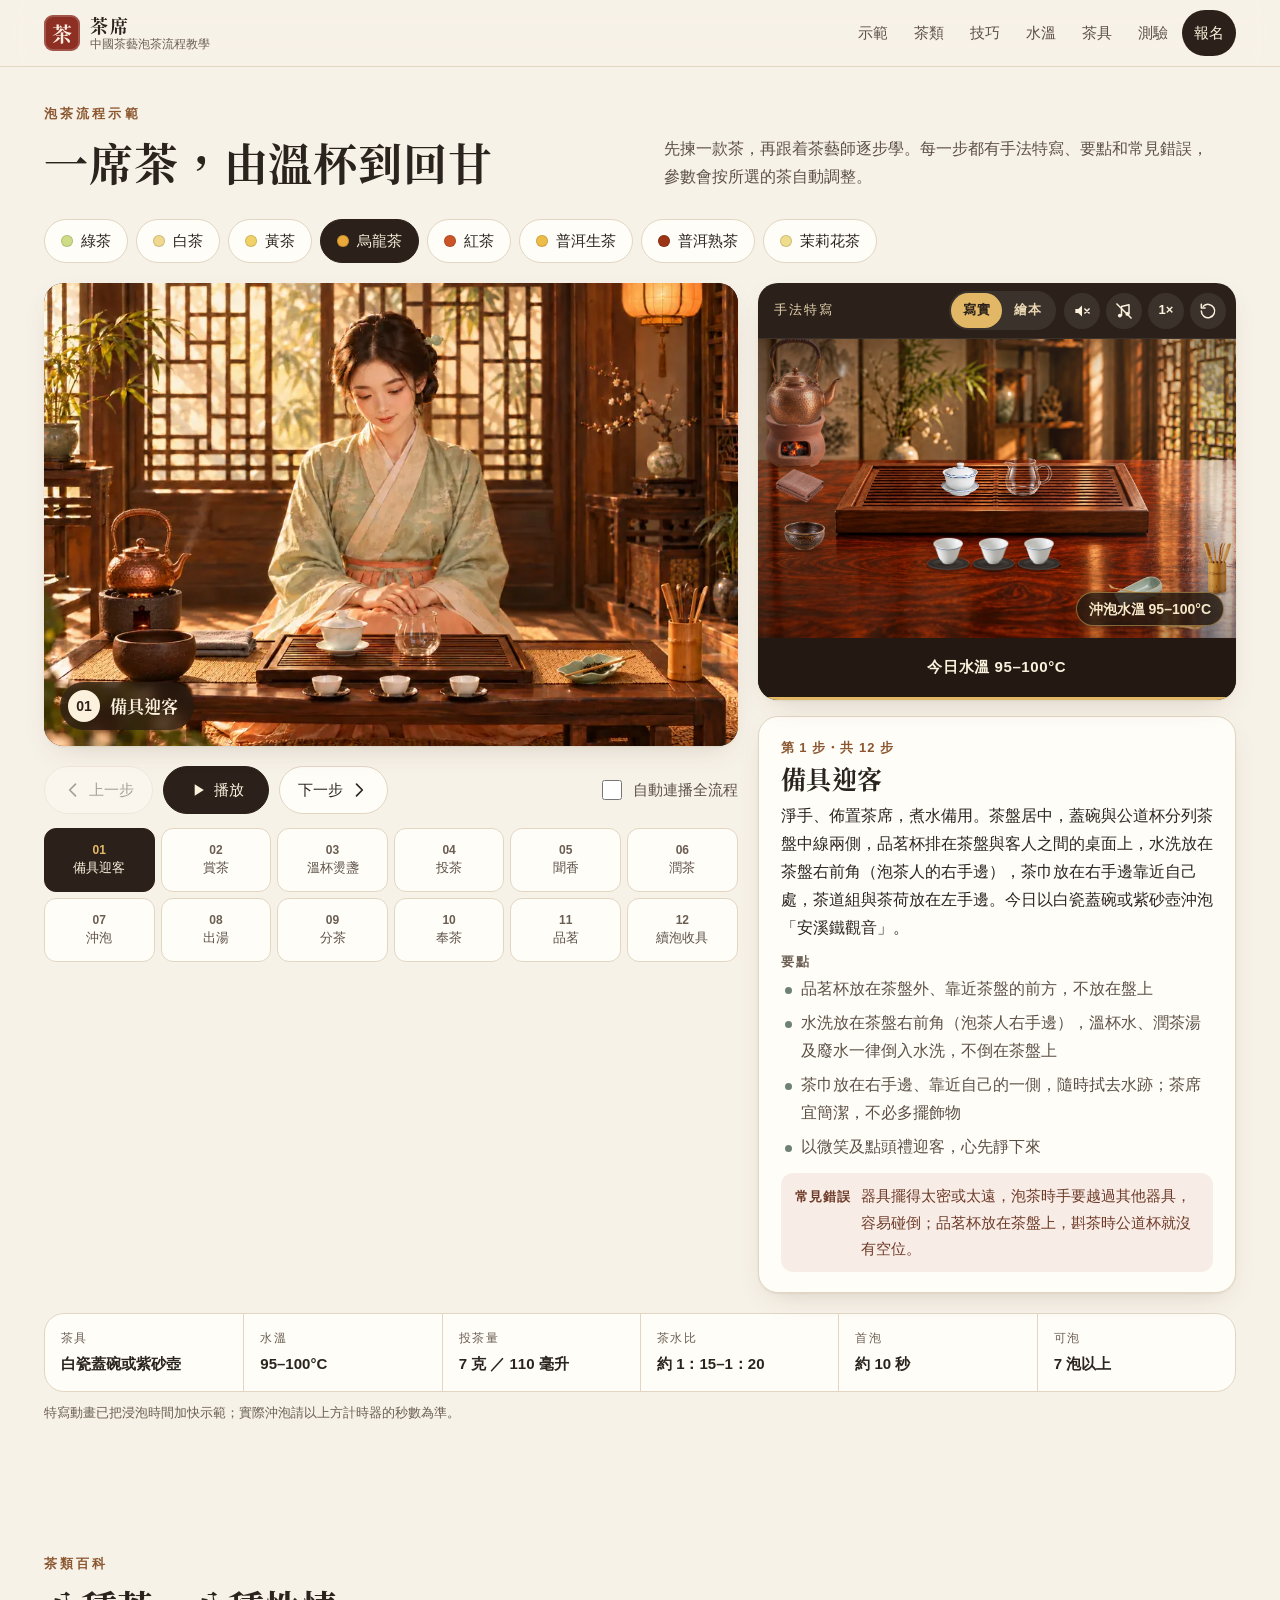
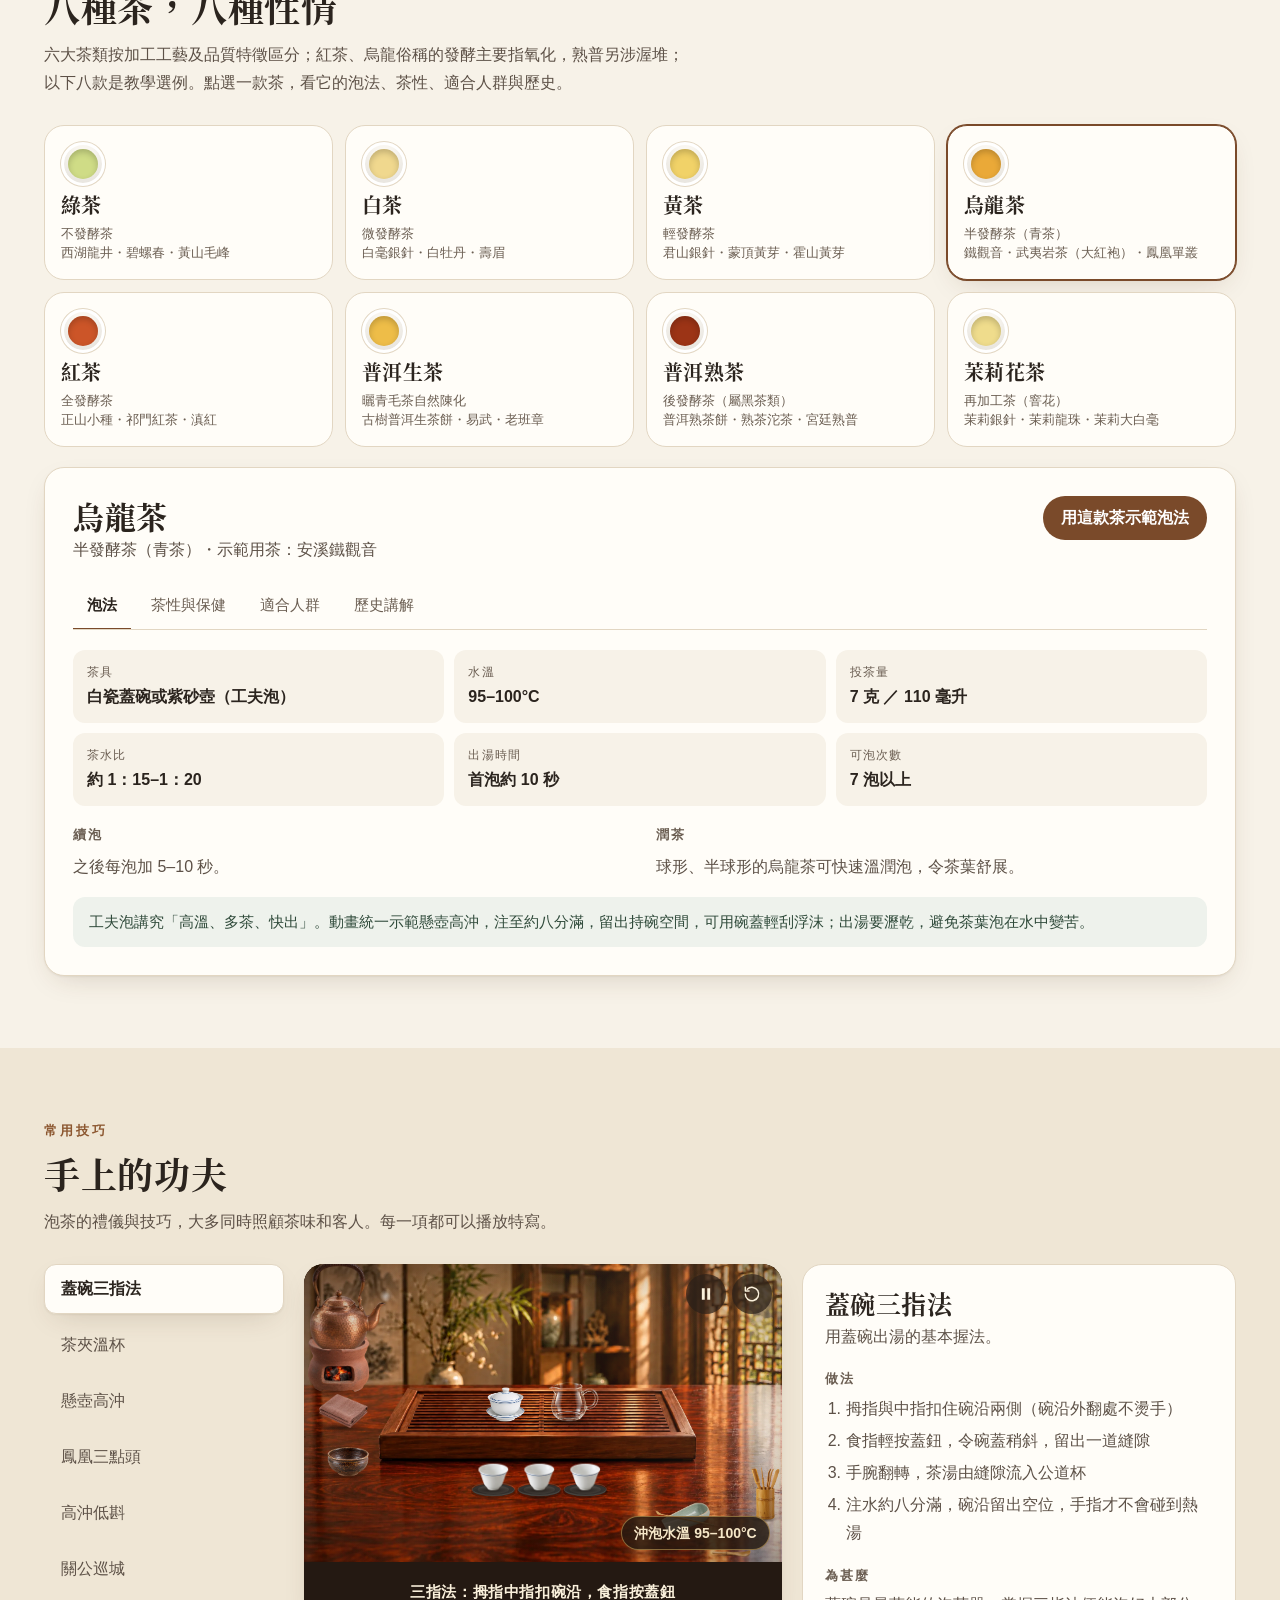
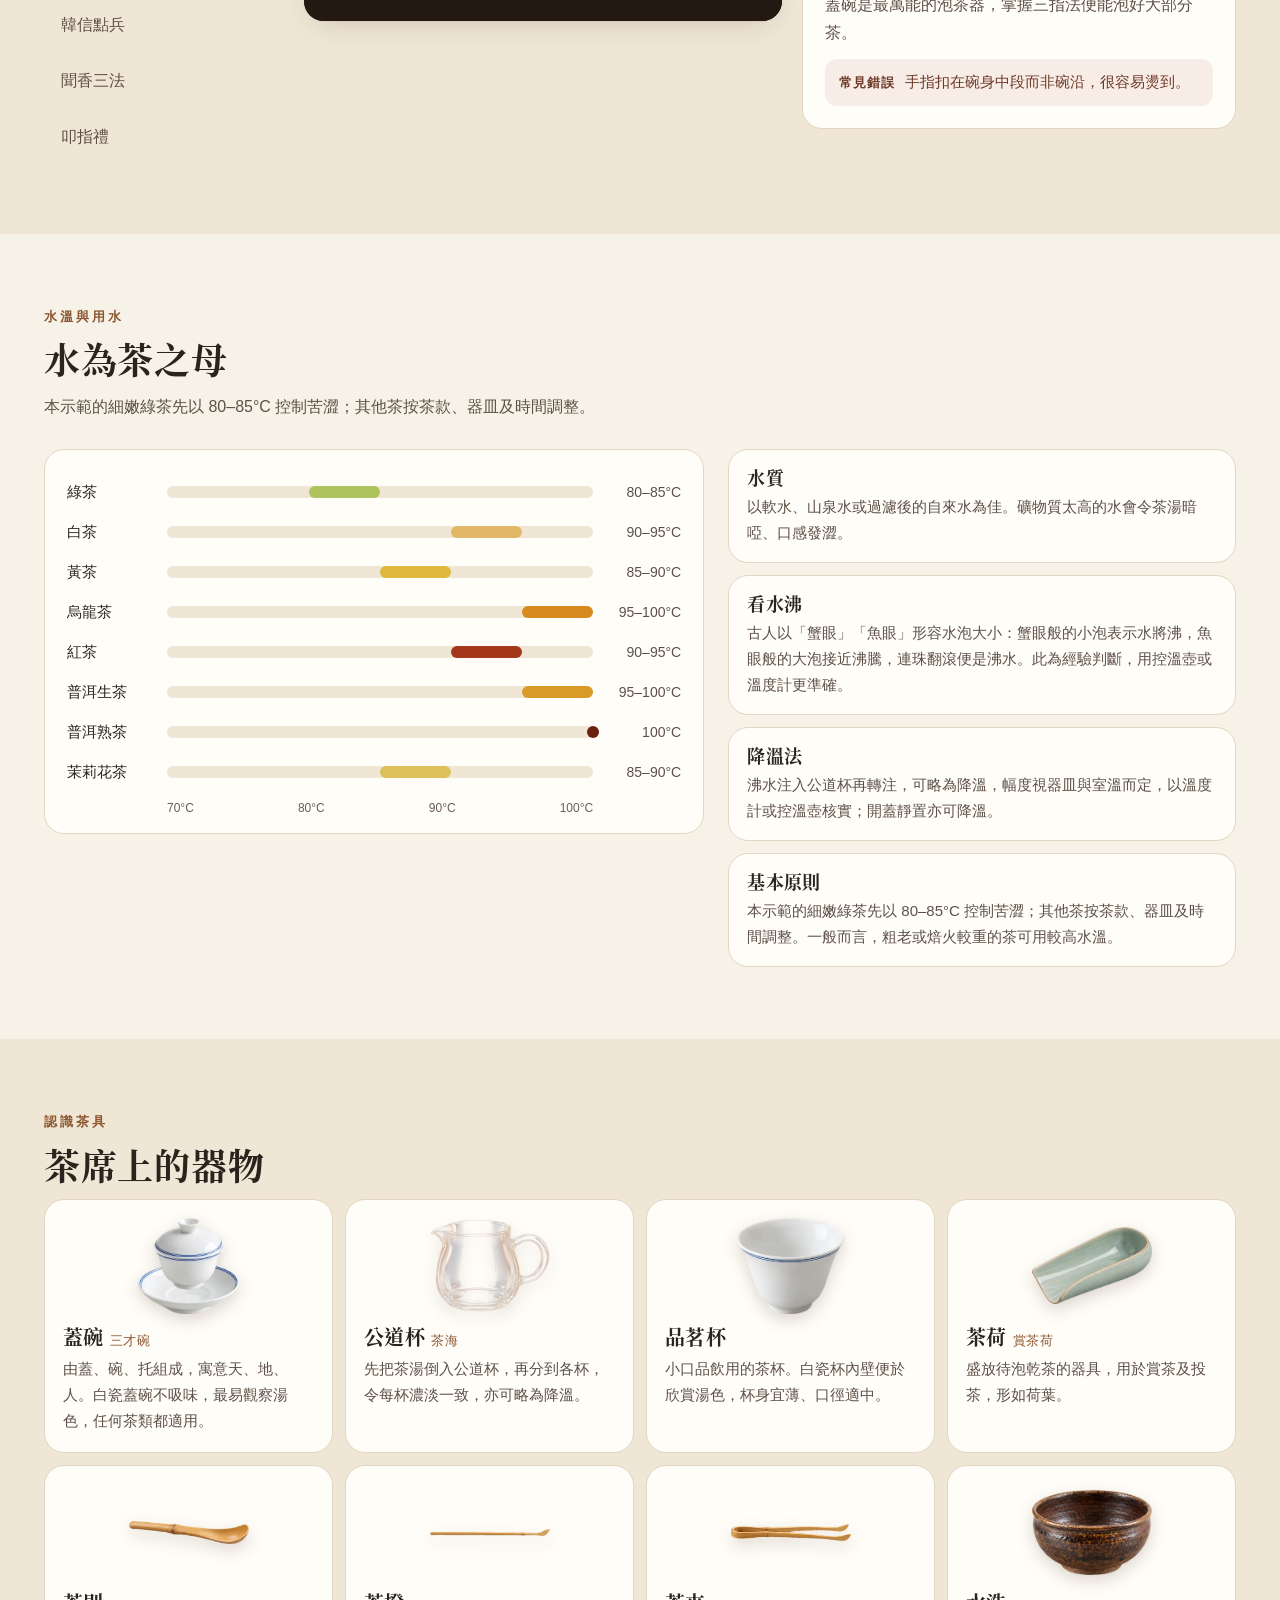
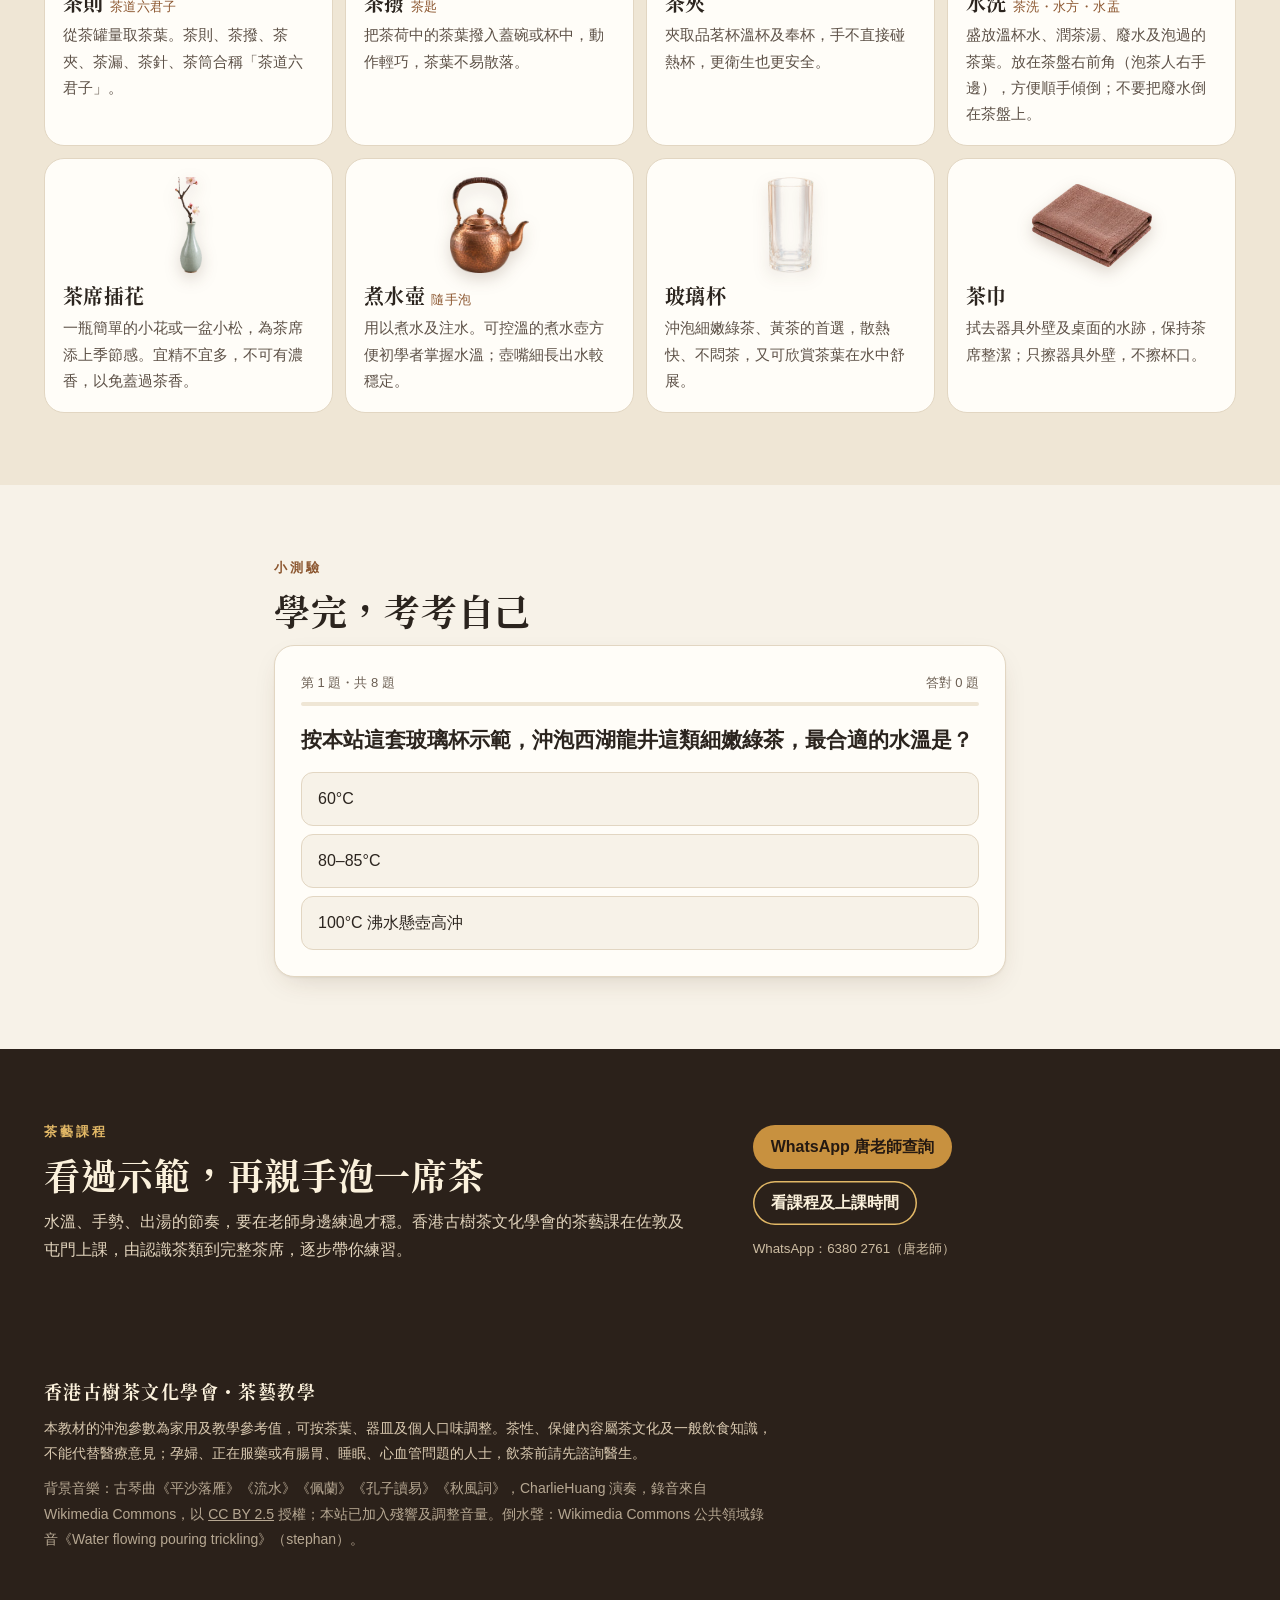
==== commit 4192a3e2: "fix: audio/timer lifecycle, caption strip layout, a11y, content accuracy (round 15) Co-Authored-By: " ====
--- a/index.html
+++ b/index.html
@@ -16,7 +16,7 @@
 <link rel="icon" href="data:image/svg+xml,%3Csvg xmlns='http://www.w3.org/2000/svg' viewBox='0 0 64 64'%3E%3Crect width='64' height='64' rx='14' fill='%238d2f22'/%3E%3Cpath d='M18 30h28c-1 10-6 16-14 16s-13-6-14-16zM46 33c6 0 6 8-1 8M24 50h16' fill='none' stroke='%23fbeee0' stroke-width='3.5' stroke-linecap='round'/%3E%3C/svg%3E">
 <link rel="preload" href="assets/fonts/tea-serif.woff2" as="font" type="font/woff2" crossorigin>
 <link rel="preload" as="image" href="assets/img/scene/greet-960.webp" imagesrcset="assets/img/scene/greet-960.webp 960w, assets/img/scene/greet-1536.webp 1536w" imagesizes="(min-width: 1080px) 60vw, 100vw">
-<link rel="stylesheet" href="assets/css/app.css?v=20261019j">
+<link rel="stylesheet" href="assets/css/app.css?v=20261019k">
 </head>
 <body>
 <a class="skip" href="#demo">跳到示範</a>
@@ -32,6 +32,7 @@
   </div>
 </header>
 
+<noscript><p style="padding:24px;text-align:center">此教學需要啟用 JavaScript 才能顯示泡茶流程、茶類資料及測驗。請在瀏覽器啟用 JavaScript 後重新載入頁面。</p></noscript>
 <main>
   <section id="demo" class="demo" aria-labelledby="demo-title">
     <div class="wrap">
@@ -50,6 +51,7 @@
         <figure class="scene" id="scene">
           <img class="scene-img is-on" id="sceneA" alt="" width="1536" height="1024" src="assets/img/scene/greet-960.webp" srcset="assets/img/scene/greet-960.webp 960w, assets/img/scene/greet-1536.webp 1536w" sizes="(min-width: 1080px) 60vw, 100vw" fetchpriority="high">
           <img class="scene-img" id="sceneB" alt="" width="1536" height="1024" aria-hidden="true">
+          <p class="scene-note" id="sceneNote" role="status"></p>
           <figcaption class="scene-cap"><span class="scene-no" id="sceneNo">01</span><span id="sceneName">備具迎客</span></figcaption>
         </figure>
       <div class="controls" role="group" aria-label="播放控制">
@@ -85,7 +87,7 @@
                 </button>
               </div>
             </div>
-            <div class="stage-wrap"><svg class="stage" id="stage" viewBox="0 0 800 500" role="img" aria-label="泡茶手法特寫動畫"></svg><p class="cu-label" id="cuLabel" aria-live="polite"></p></div>
+            <div class="stage-wrap"><svg class="stage" id="stage" viewBox="0 0 800 500" role="img" aria-label="泡茶手法特寫動畫"></svg></div><p class="cu-label" id="cuLabel" aria-live="polite"></p>
             <div class="progress" aria-hidden="true"><span id="progressBar"></span></div>
           </div>
 
@@ -125,7 +127,7 @@
     <div class="wrap">
       <p class="eyebrow">茶類百科</p>
       <h2 id="teas-title" class="sec-title">八種茶，八種性情</h2>
-      <p class="sec-lede">六大基本茶類大致按發酵程度由輕到重排列；普洱生茶以曬青毛茶自然陳化，茉莉花茶屬再加工茶，另列於後。點選一款茶，看它的泡法、茶性、適合人群與歷史。</p>
+      <p class="sec-lede">六大茶類按加工工藝及品質特徵區分；紅茶、烏龍俗稱的發酵主要指氧化，熟普另涉渥堆；以下八款是教學選例。點選一款茶，看它的泡法、茶性、適合人群與歷史。</p>
       <div class="tea-grid" id="teaGrid"></div>
       <article class="tea-detail" id="teaDetail" aria-live="polite"></article>
     </div>
@@ -140,8 +142,12 @@
         <div class="skill-list" role="tablist" aria-label="技巧" id="skillList"></div>
         <div class="skill-view">
           <div class="closeup closeup-sm">
-            <div class="stage-wrap"><svg class="stage" id="stage2" viewBox="0 0 800 500" role="img" aria-label="技巧特寫動畫"></svg><p class="cu-label" id="cuLabel2"></p></div>
-            <button class="icon-btn float" id="skillReplay" type="button" aria-label="重播技巧動畫"><svg viewBox="0 0 24 24" aria-hidden="true"><path d="M4 12a8 8 0 1 0 2.4-5.7M4 4v4.5h4.5" fill="none" stroke="currentColor" stroke-width="1.8" stroke-linecap="round" stroke-linejoin="round"/></svg></button>
+            <div class="stage-wrap"><svg class="stage" id="stage2" viewBox="0 0 800 500" role="img" aria-label="技巧特寫動畫"></svg></div>
+            <p class="cu-label" id="cuLabel2"></p>
+            <div class="skill-ctl">
+              <button class="icon-btn" id="skillPlay" type="button" aria-label="暫停技巧動畫"><svg viewBox="0 0 24 24" aria-hidden="true"><path id="skillPlayIcon" d="M7 5h3.5v14H7zM13.5 5H17v14h-3.5z" fill="currentColor"/></svg></button>
+              <button class="icon-btn" id="skillReplay" type="button" aria-label="重播技巧動畫"><svg viewBox="0 0 24 24" aria-hidden="true"><path d="M4 12a8 8 0 1 0 2.4-5.7M4 4v4.5h4.5" fill="none" stroke="currentColor" stroke-width="1.8" stroke-linecap="round" stroke-linejoin="round"/></svg></button>
+            </div>
           </div>
           <div class="skill-body" id="skillBody" role="tabpanel" aria-live="polite"></div>
         </div>
@@ -153,7 +159,7 @@
     <div class="wrap">
       <p class="eyebrow">水溫與用水</p>
       <h2 id="water-title" class="sec-title">水為茶之母</h2>
-      <p class="sec-lede">一般原則：茶越嫩、發酵越輕，水溫越低；越粗老、發酵或焙火越重，水溫越高。</p>
+      <p class="sec-lede">本示範的細嫩綠茶先以 80–85°C 控制苦澀；其他茶按茶款、器皿及時間調整。</p>
       <div class="water">
         <div class="temp-chart" id="tempChart" role="img" aria-label="各茶類建議水溫"></div>
         <div class="water-notes" id="waterNotes"></div>
@@ -202,10 +208,10 @@
   </div>
 </footer>
 
-<script src="assets/js/data.js?v=20261019j"></script>
-<script src="assets/js/kit.js?v=20261019j"></script>
-<script src="assets/js/audio.js?v=20261019j"></script>
-<script src="assets/js/stage.js?v=20261019j"></script>
-<script src="assets/js/app.js?v=20261019j"></script>
+<script src="assets/js/data.js?v=20261019k"></script>
+<script src="assets/js/kit.js?v=20261019k"></script>
+<script src="assets/js/audio.js?v=20261019k"></script>
+<script src="assets/js/stage.js?v=20261019k"></script>
+<script src="assets/js/app.js?v=20261019k"></script>
 </body>
 </html>
--- a/assets/css/app.css
+++ b/assets/css/app.css
@@ -78,13 +78,17 @@
 .scene { position: relative; margin: 0; border-radius: var(--r); overflow: hidden; aspect-ratio: 3 / 2; background: #3a2618; box-shadow: var(--shadow); }
 .scene-img { position: absolute; inset: 0; width: 100%; height: 100%; object-fit: cover; opacity: 0; transition: opacity .45s var(--ease); }
 .scene-img.is-on { opacity: 1; }
+.scene-note { position: absolute; left: 12px; right: 12px; top: 12px; margin: 0; padding: 8px 14px; border-radius: 12px; background: rgba(36, 25, 17, .84); color: #fbf1dc; font-size: 14px; opacity: 0; pointer-events: none; transition: opacity .2s var(--ease); }
+.scene-note.on { opacity: 1; }
 .scene-cap { position: absolute; left: 16px; bottom: 16px; display: flex; align-items: center; gap: 10px; padding: 8px 16px 8px 8px; border-radius: 999px; background: rgba(36, 25, 17, .72); backdrop-filter: blur(6px); -webkit-backdrop-filter: blur(6px); color: #fbf1dc; font-family: var(--serif); font-size: 17px; }
 .scene-no { display: grid; place-items: center; width: 32px; height: 32px; border-radius: 50%; background: #fbf1dc; color: var(--night); font-size: 14px; font-family: var(--sans); font-weight: 700; }
 
 .side { display: grid; gap: 16px; }
 .closeup { position: relative; background: var(--night); border-radius: var(--r); overflow: hidden; box-shadow: var(--shadow); }
-.closeup-head { display: flex; justify-content: space-between; align-items: center; padding: 8px 10px 8px 16px; border-bottom: 1px solid rgba(255, 255, 255, .08); }
-.closeup-tools { display: flex; align-items: center; gap: 6px; }
+.closeup-head { display: flex; flex-wrap: wrap; gap: 6px 8px; justify-content: space-between; align-items: center; padding: 8px 10px 8px 16px; border-bottom: 1px solid rgba(255, 255, 255, .08); }
+.closeup-tools { display: flex; flex-wrap: wrap; align-items: center; justify-content: flex-end; gap: 6px; min-width: 0; }
+.closeup-tools .icon-btn { flex: none; }
+.track-sel { max-width: 100%; }
 .closeup-tools .icon-btn { width: 36px; height: 36px; }
 .track-sel { appearance: none; -webkit-appearance: none; border: 0; border-radius: 999px; background: rgba(255, 255, 255, .08) url("data:image/svg+xml,%3Csvg xmlns='http://www.w3.org/2000/svg' viewBox='0 0 10 6'%3E%3Cpath d='M1 1l4 4 4-4' fill='none' stroke='%23e9d6b2' stroke-width='1.5'/%3E%3C/svg%3E") no-repeat right 10px center / 9px 6px; color: #fbf1dc; font: inherit; font-size: 13px; font-weight: 600; min-height: 36px; padding: 0 26px 0 12px; cursor: pointer; }
 .track-sel:hover { background-color: rgba(255, 255, 255, .16); }
@@ -100,7 +104,8 @@
 .icon-btn[aria-pressed="true"] .off-only, .icon-btn[aria-pressed="false"] .on-only { display: none; }
 .tag { white-space: nowrap; font-size: 13px; letter-spacing: .16em; color: #e9d6b2; }
 .stage-wrap { position: relative; }
-.cu-label { position: absolute; left: 50%; top: 12px; transform: translateX(-50%); max-width: calc(100% - 24px); padding: 6px 16px; border-radius: 999px; background: rgba(36, 25, 17, .84); color: #fbf1dc; font-size: 15px; font-weight: 600; line-height: 1.5; text-align: center; letter-spacing: .04em; opacity: 0; transition: opacity .2s var(--ease); pointer-events: none; }
+section[id] { scroll-margin-top: 64px; }
+.cu-label { display: flex; align-items: center; justify-content: center; min-height: calc(3em + 14px); margin: 0; padding: 7px 16px; background: #241912; color: #fbf1dc; font-size: 15px; font-weight: 600; line-height: 1.5; text-align: center; letter-spacing: .04em; opacity: 0; transition: opacity .2s var(--ease); }
 .cu-label.on { opacity: 1; }
 .stage { width: 100%; height: auto; aspect-ratio: 8 / 5; transition: opacity .35s var(--ease); background: #2b211a; }
 .stage.is-loading { opacity: 0; }
@@ -110,10 +115,10 @@
 
 .icon-btn { width: 40px; height: 40px; border-radius: 50%; border: 0; background: rgba(255, 255, 255, .08); color: #fbf1dc; display: grid; place-items: center; cursor: pointer; font-size: 13px; font-weight: 700; transition: background .2s var(--ease), transform .2s var(--ease); }
 .icon-btn:hover { background: rgba(255, 255, 255, .16); }
-.icon-btn.float { background: rgba(43, 33, 26, .72); }
+.skill-ctl .icon-btn { background: rgba(43, 33, 26, .72); }
 .icon-btn:active { transform: scale(.94); }
 .icon-btn svg { width: 20px; height: 20px; }
-.icon-btn.float { position: absolute; right: 10px; bottom: 14px; }
+.skill-ctl { position: absolute; right: 10px; top: 10px; display: flex; gap: 6px; }
 
 .step-card { background: var(--card); border: 1px solid var(--line); border-radius: var(--r); padding: 20px 22px; box-shadow: var(--shadow); }
 .step-top { display: flex; flex-direction: column; gap: 2px; margin-bottom: 8px; }
@@ -320,7 +325,7 @@
   .wrap { padding: 0 16px; }
   .top-in { padding: 8px 16px; }
   .brand-text small { display: none; }
-  .cu-label { font-size: 13px; top: 8px; padding: 4px 12px; }
+  .cu-label { font-size: 13px; padding: 6px 12px; }
   .top-nav a { padding: 10px 8px; font-size: 14px; }
   .demo { padding: 20px 0 40px; }
   .demo-head { grid-template-columns: 1fr; gap: 8px; }
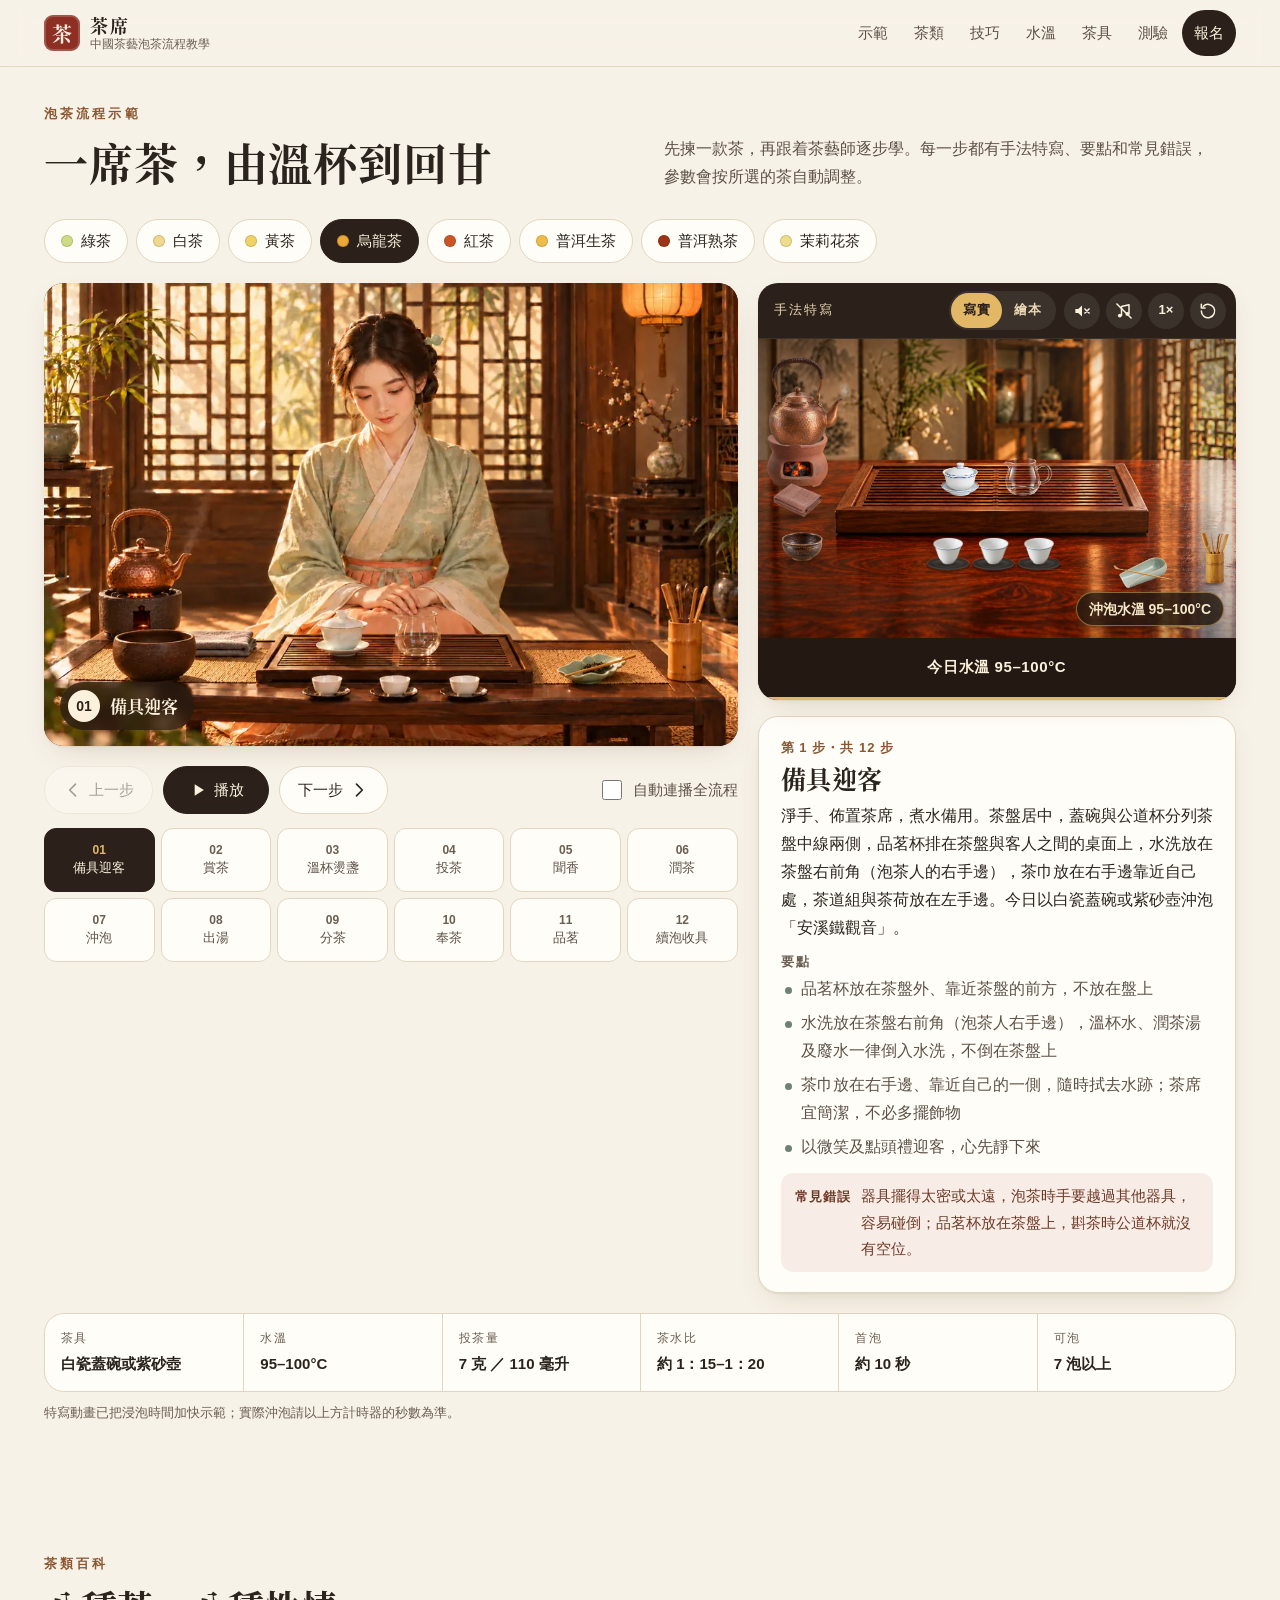
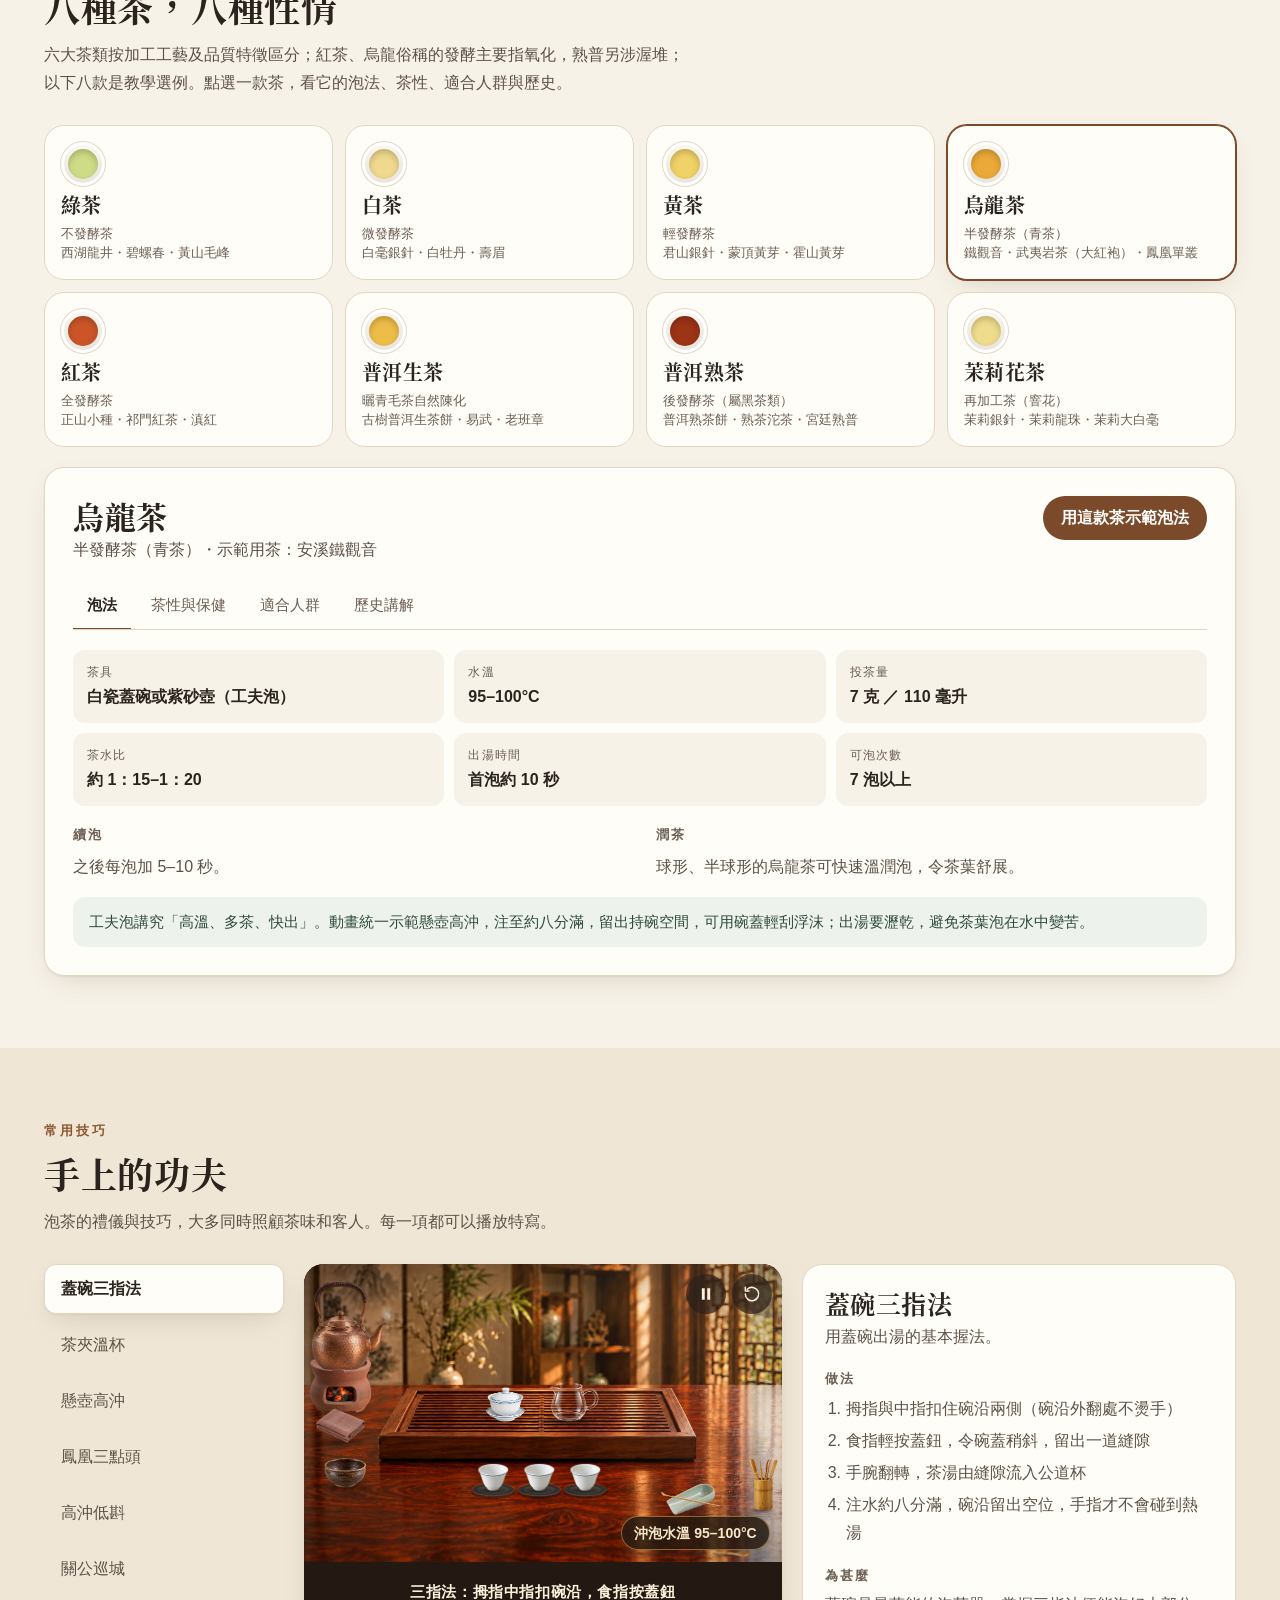
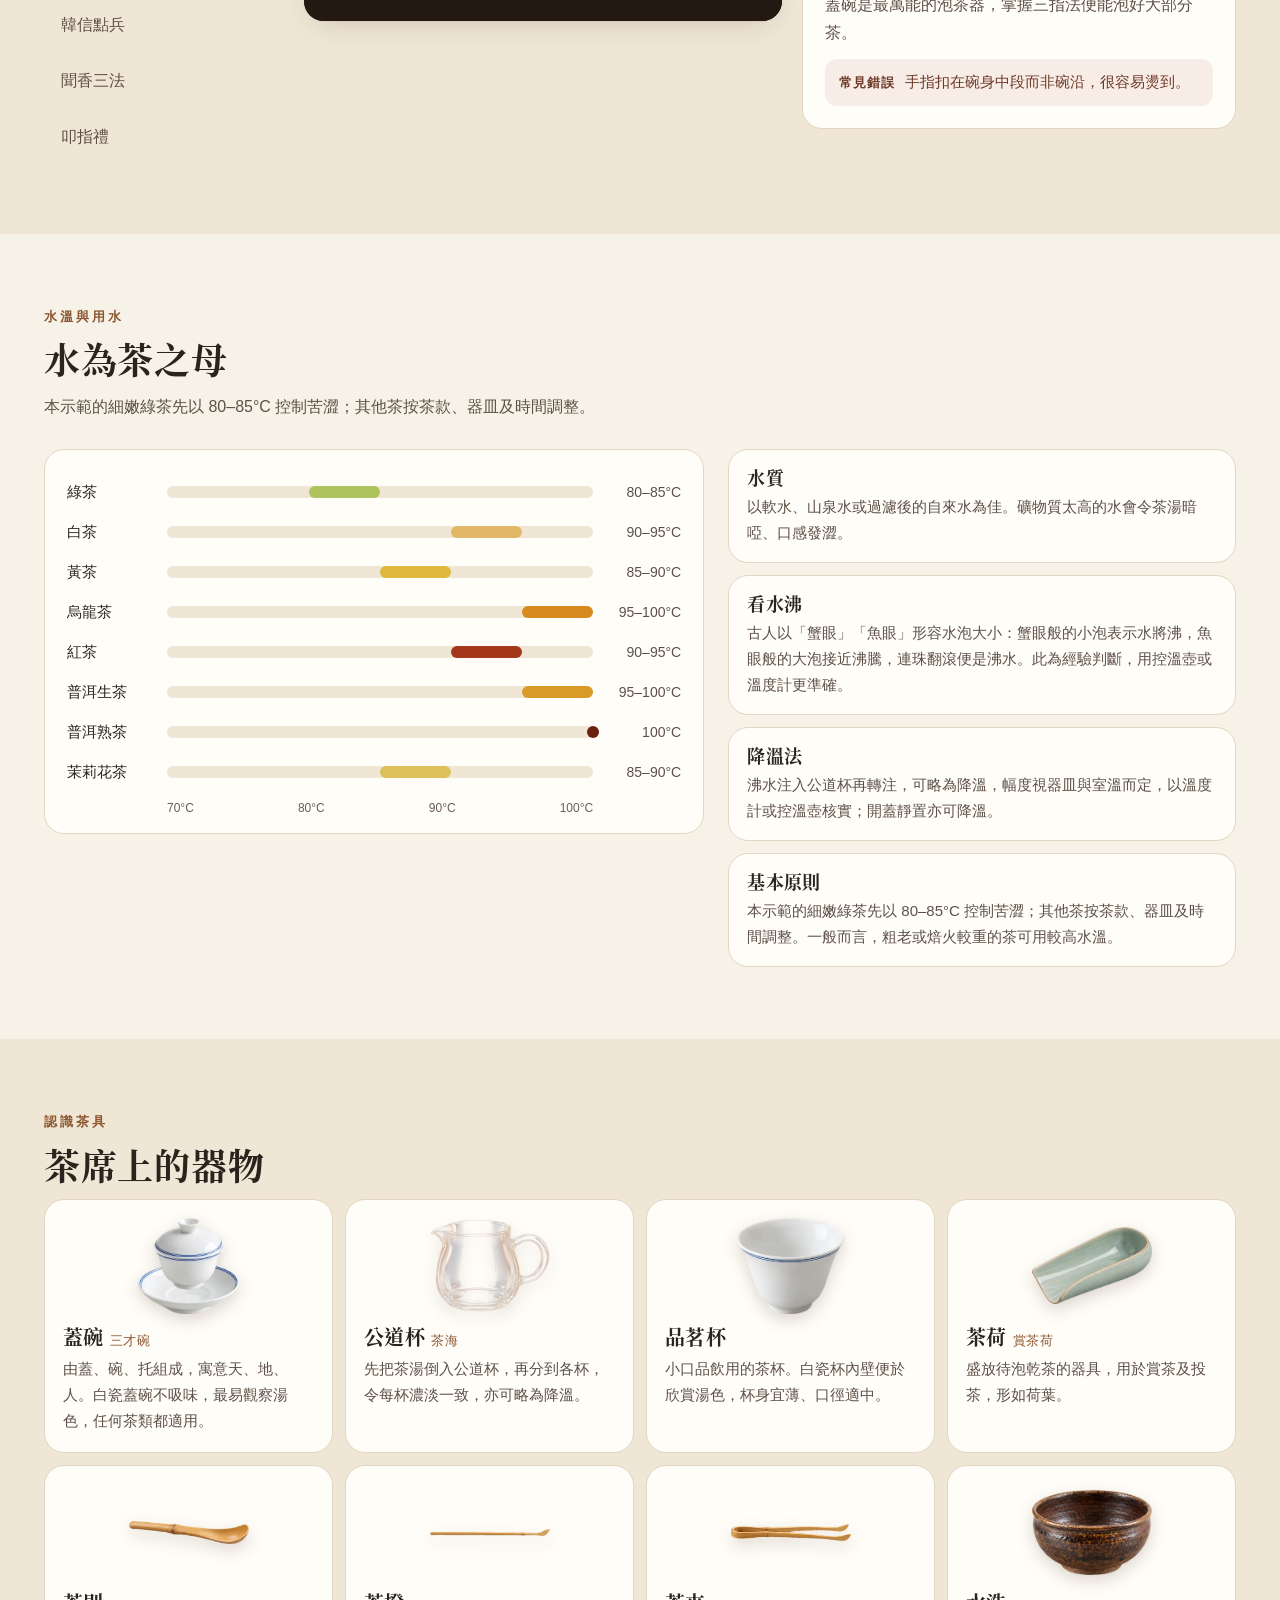
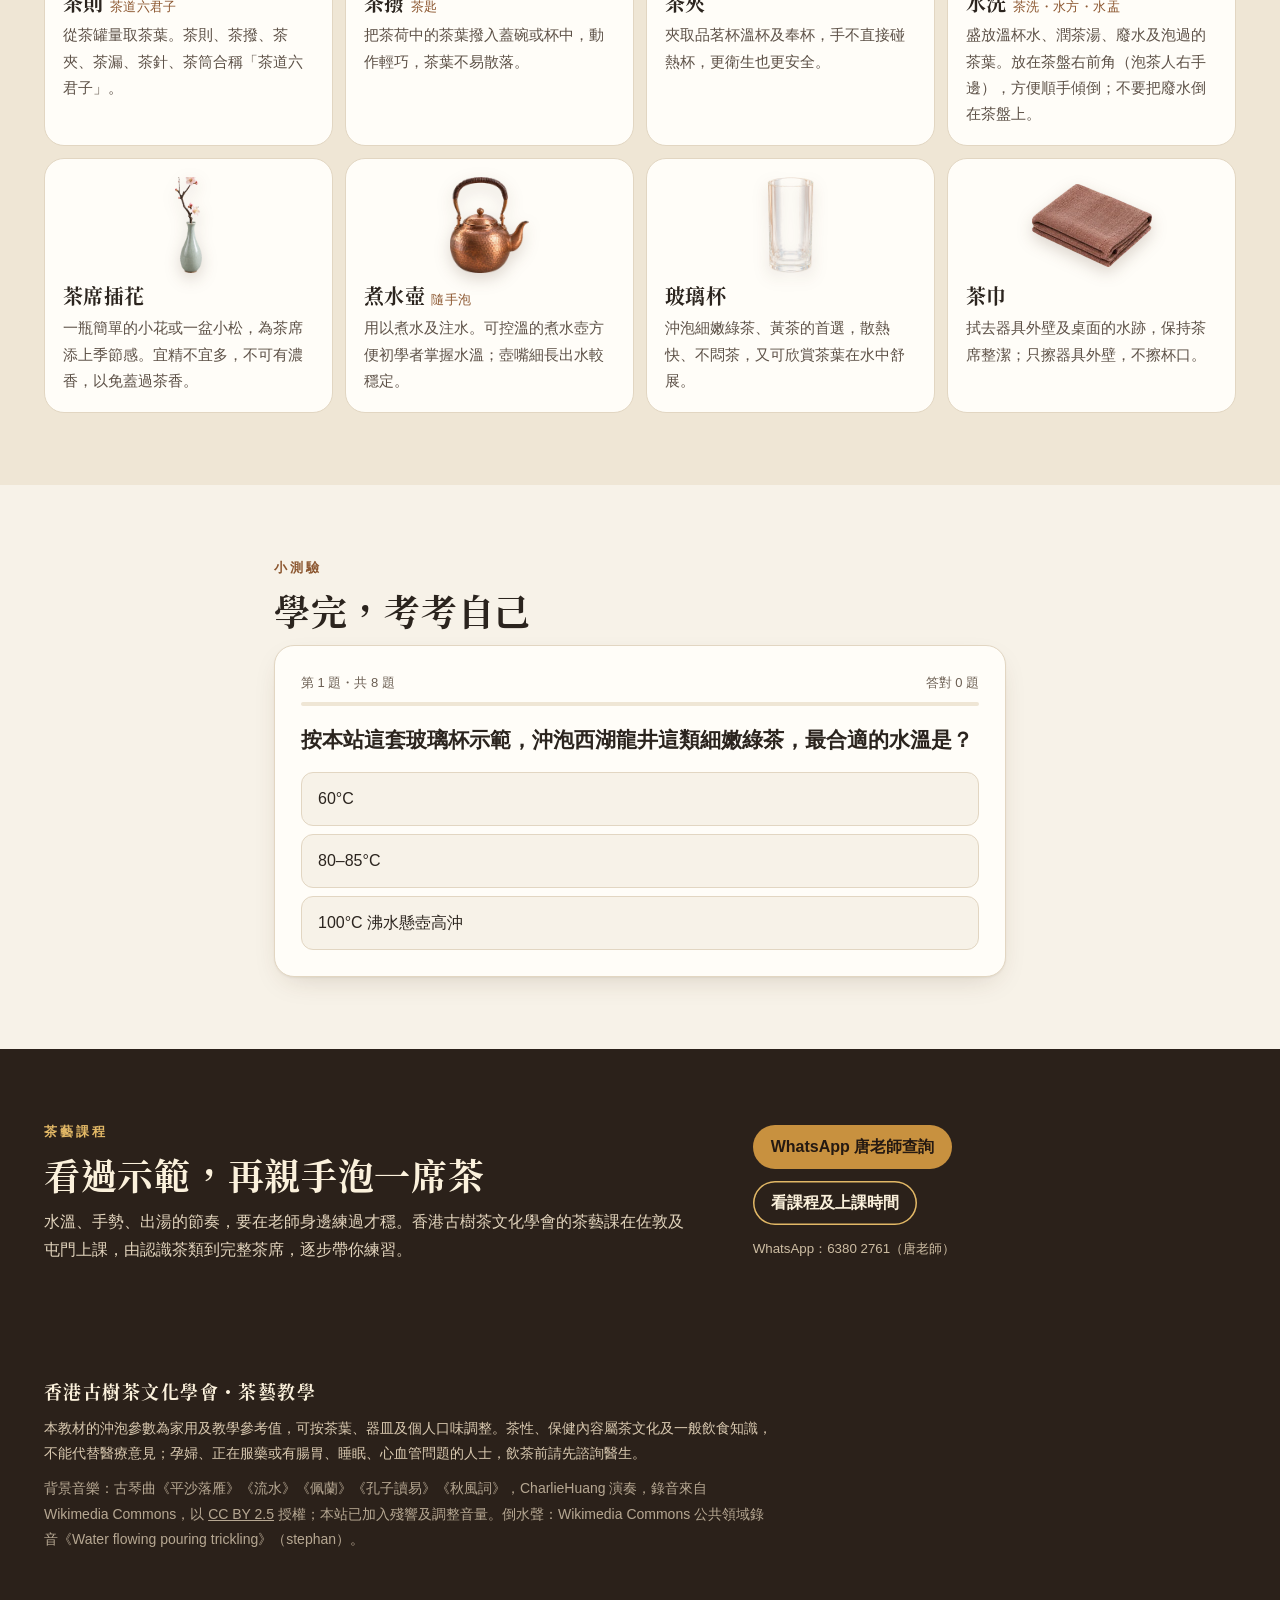
==== commit 978e9bcc: "fix: step-1 stage layout — stove on tabletop, tidy left/right clusters; chahe presentation clear of " ====
--- a/index.html
+++ b/index.html
@@ -16,7 +16,7 @@
 <link rel="icon" href="data:image/svg+xml,%3Csvg xmlns='http://www.w3.org/2000/svg' viewBox='0 0 64 64'%3E%3Crect width='64' height='64' rx='14' fill='%238d2f22'/%3E%3Cpath d='M18 30h28c-1 10-6 16-14 16s-13-6-14-16zM46 33c6 0 6 8-1 8M24 50h16' fill='none' stroke='%23fbeee0' stroke-width='3.5' stroke-linecap='round'/%3E%3C/svg%3E">
 <link rel="preload" href="assets/fonts/tea-serif.woff2" as="font" type="font/woff2" crossorigin>
 <link rel="preload" as="image" href="assets/img/scene/greet-960.webp" imagesrcset="assets/img/scene/greet-960.webp 960w, assets/img/scene/greet-1536.webp 1536w" imagesizes="(min-width: 1080px) 60vw, 100vw">
-<link rel="stylesheet" href="assets/css/app.css?v=20261019k">
+<link rel="stylesheet" href="assets/css/app.css?v=20261019m">
 </head>
 <body>
 <a class="skip" href="#demo">跳到示範</a>
@@ -208,10 +208,10 @@
   </div>
 </footer>
 
-<script src="assets/js/data.js?v=20261019k"></script>
-<script src="assets/js/kit.js?v=20261019k"></script>
-<script src="assets/js/audio.js?v=20261019k"></script>
-<script src="assets/js/stage.js?v=20261019k"></script>
-<script src="assets/js/app.js?v=20261019k"></script>
+<script src="assets/js/data.js?v=20261019m"></script>
+<script src="assets/js/kit.js?v=20261019m"></script>
+<script src="assets/js/audio.js?v=20261019m"></script>
+<script src="assets/js/stage.js?v=20261019m"></script>
+<script src="assets/js/app.js?v=20261019m"></script>
 </body>
 </html>
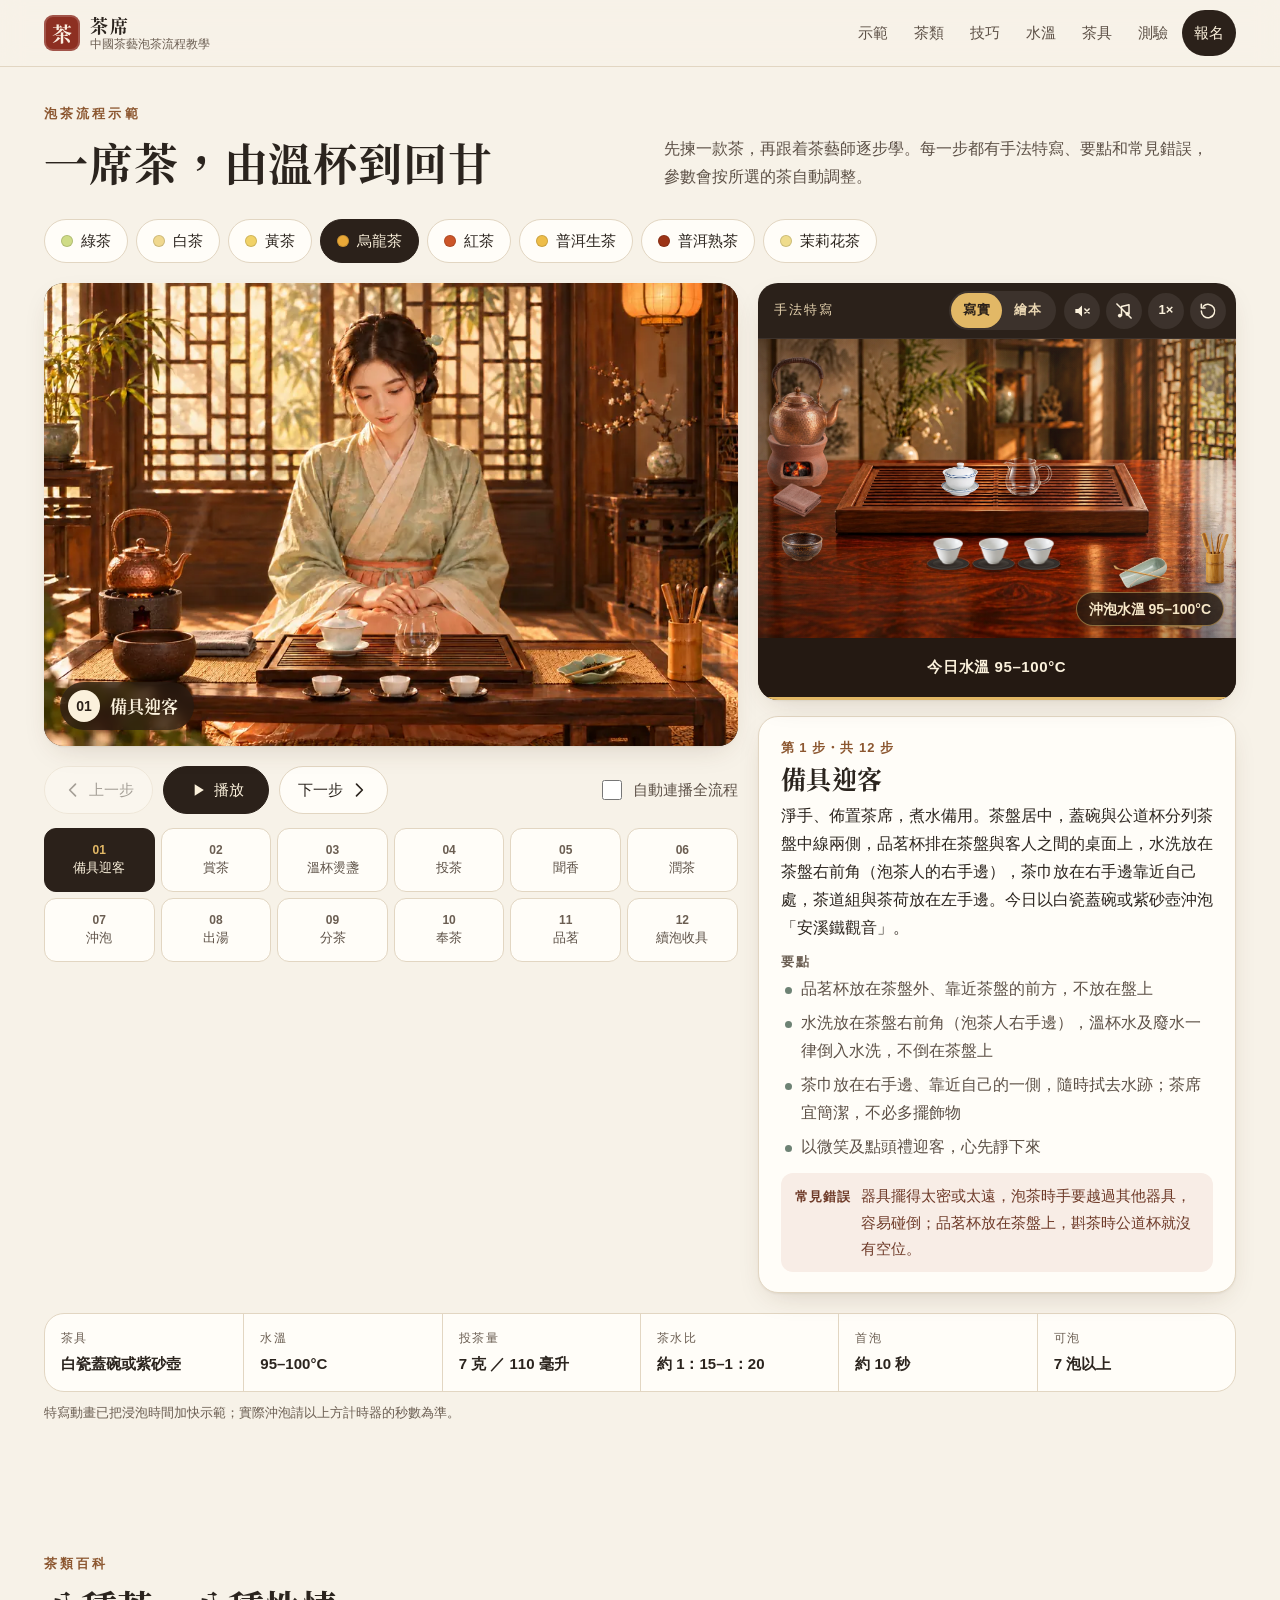
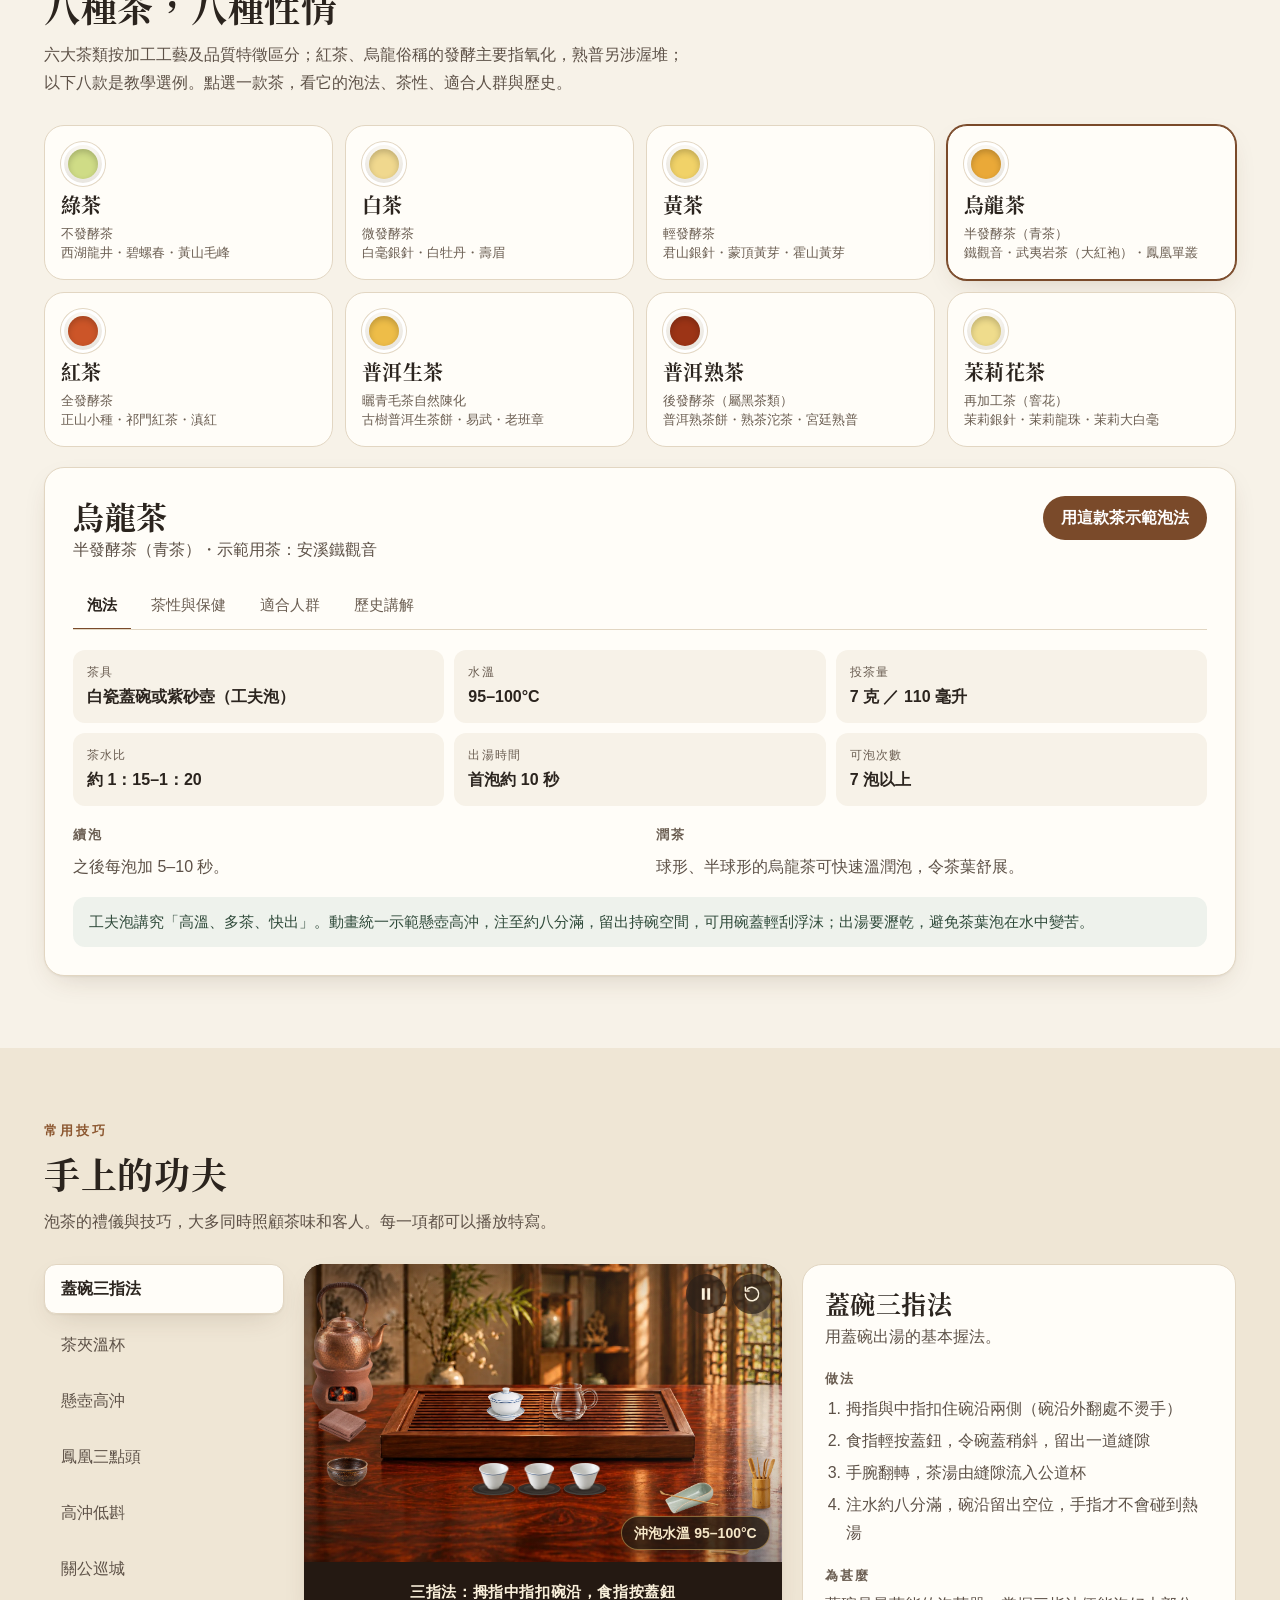
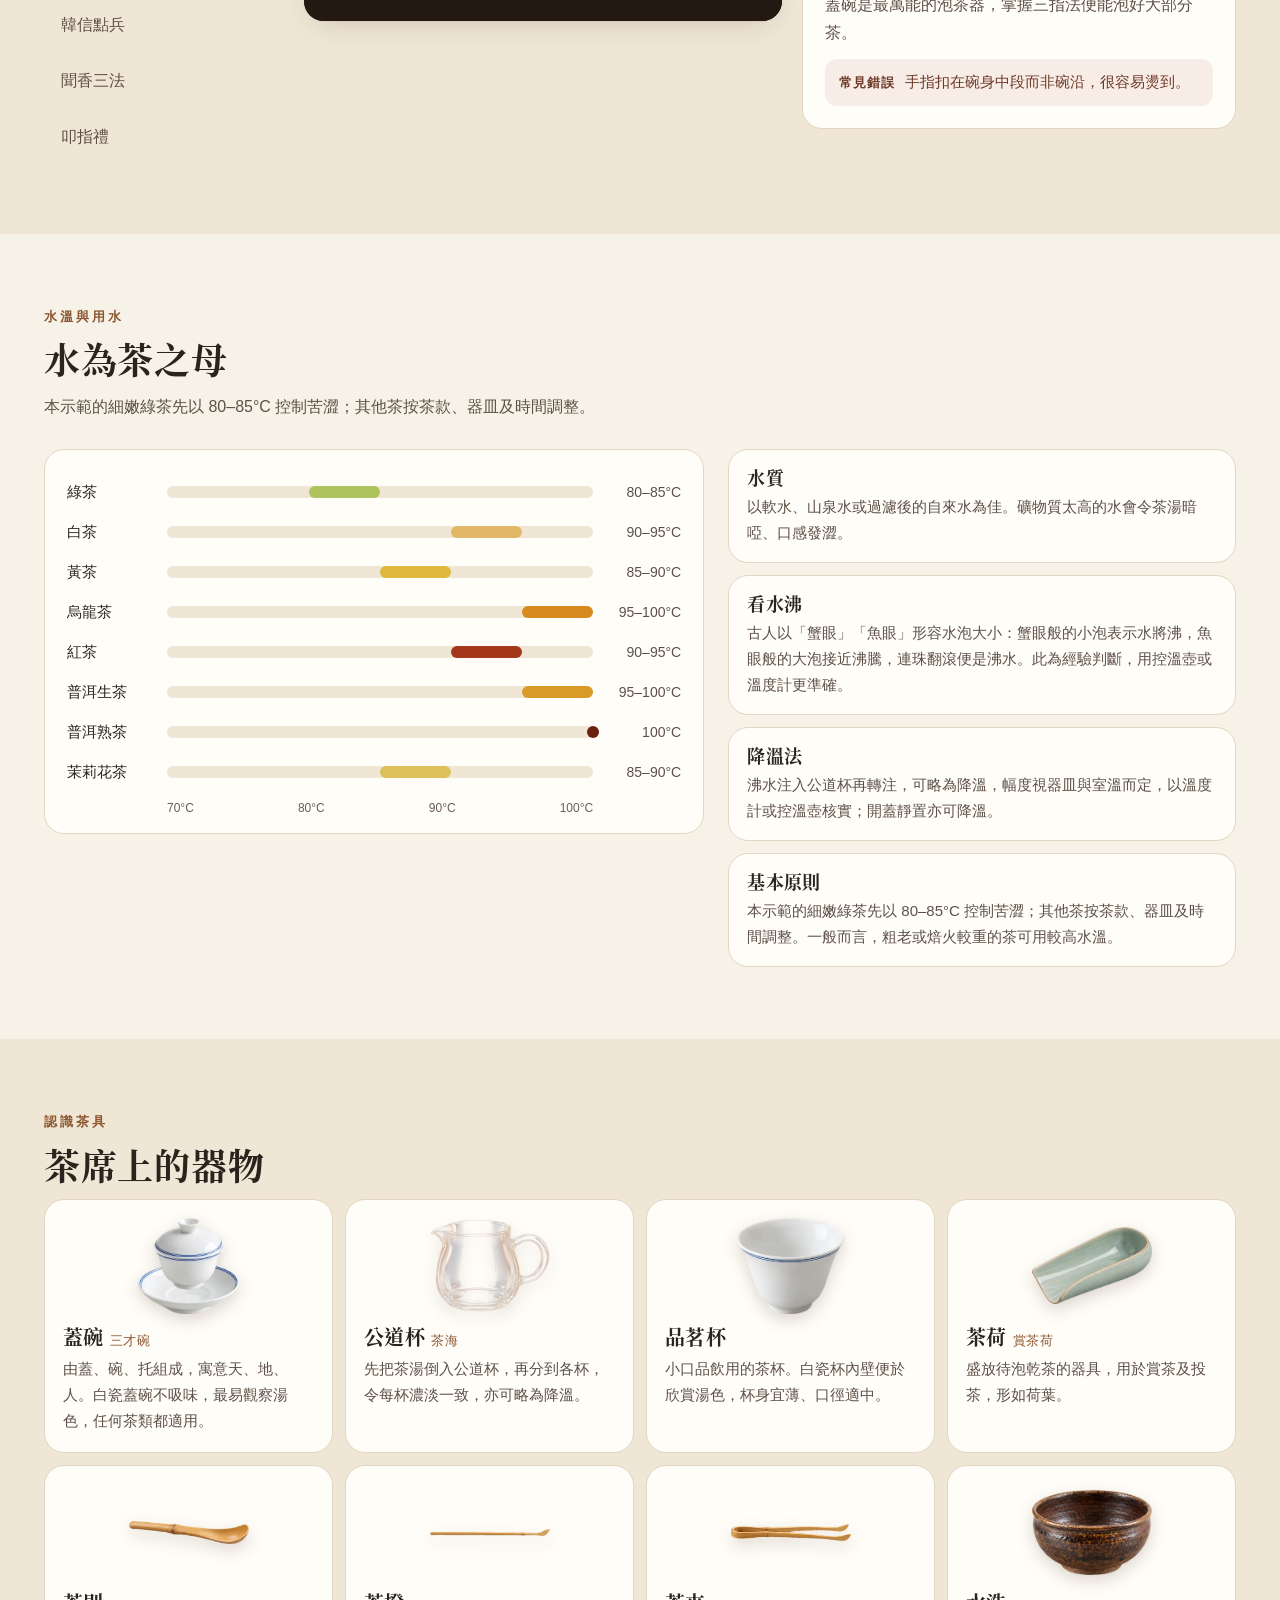
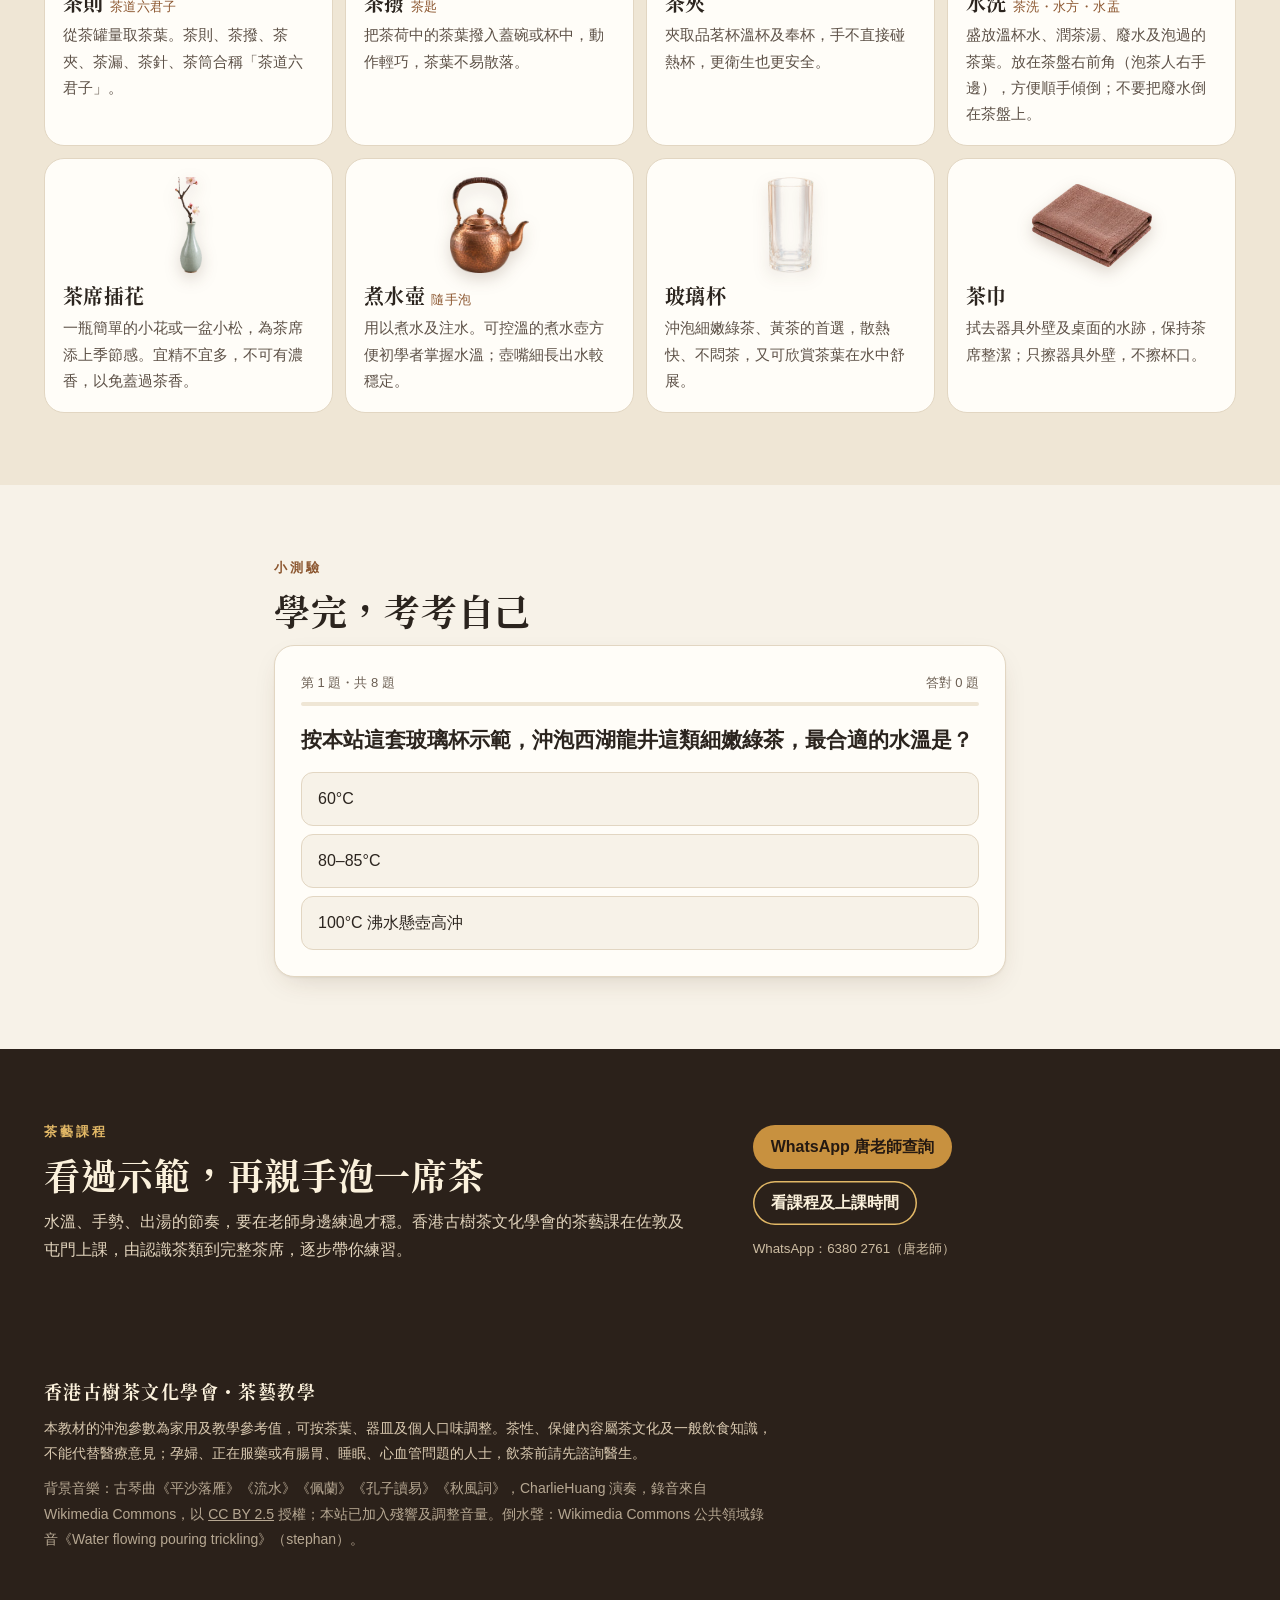
==== commit 9e1d67be: "fix: glass flow scenes/text/saucers, jasmine dry tea image" ====
--- a/index.html
+++ b/index.html
@@ -16,7 +16,7 @@
 <link rel="icon" href="data:image/svg+xml,%3Csvg xmlns='http://www.w3.org/2000/svg' viewBox='0 0 64 64'%3E%3Crect width='64' height='64' rx='14' fill='%238d2f22'/%3E%3Cpath d='M18 30h28c-1 10-6 16-14 16s-13-6-14-16zM46 33c6 0 6 8-1 8M24 50h16' fill='none' stroke='%23fbeee0' stroke-width='3.5' stroke-linecap='round'/%3E%3C/svg%3E">
 <link rel="preload" href="assets/fonts/tea-serif.woff2" as="font" type="font/woff2" crossorigin>
 <link rel="preload" as="image" href="assets/img/scene/greet-960.webp" imagesrcset="assets/img/scene/greet-960.webp 960w, assets/img/scene/greet-1536.webp 1536w" imagesizes="(min-width: 1080px) 60vw, 100vw">
-<link rel="stylesheet" href="assets/css/app.css?v=20261019m">
+<link rel="stylesheet" href="assets/css/app.css?v=20261019n">
 </head>
 <body>
 <a class="skip" href="#demo">跳到示範</a>
@@ -208,10 +208,10 @@
   </div>
 </footer>
 
-<script src="assets/js/data.js?v=20261019m"></script>
-<script src="assets/js/kit.js?v=20261019m"></script>
-<script src="assets/js/audio.js?v=20261019m"></script>
-<script src="assets/js/stage.js?v=20261019m"></script>
-<script src="assets/js/app.js?v=20261019m"></script>
+<script src="assets/js/data.js?v=20261019n"></script>
+<script src="assets/js/kit.js?v=20261019n"></script>
+<script src="assets/js/audio.js?v=20261019n"></script>
+<script src="assets/js/stage.js?v=20261019n"></script>
+<script src="assets/js/app.js?v=20261019n"></script>
 </body>
 </html>
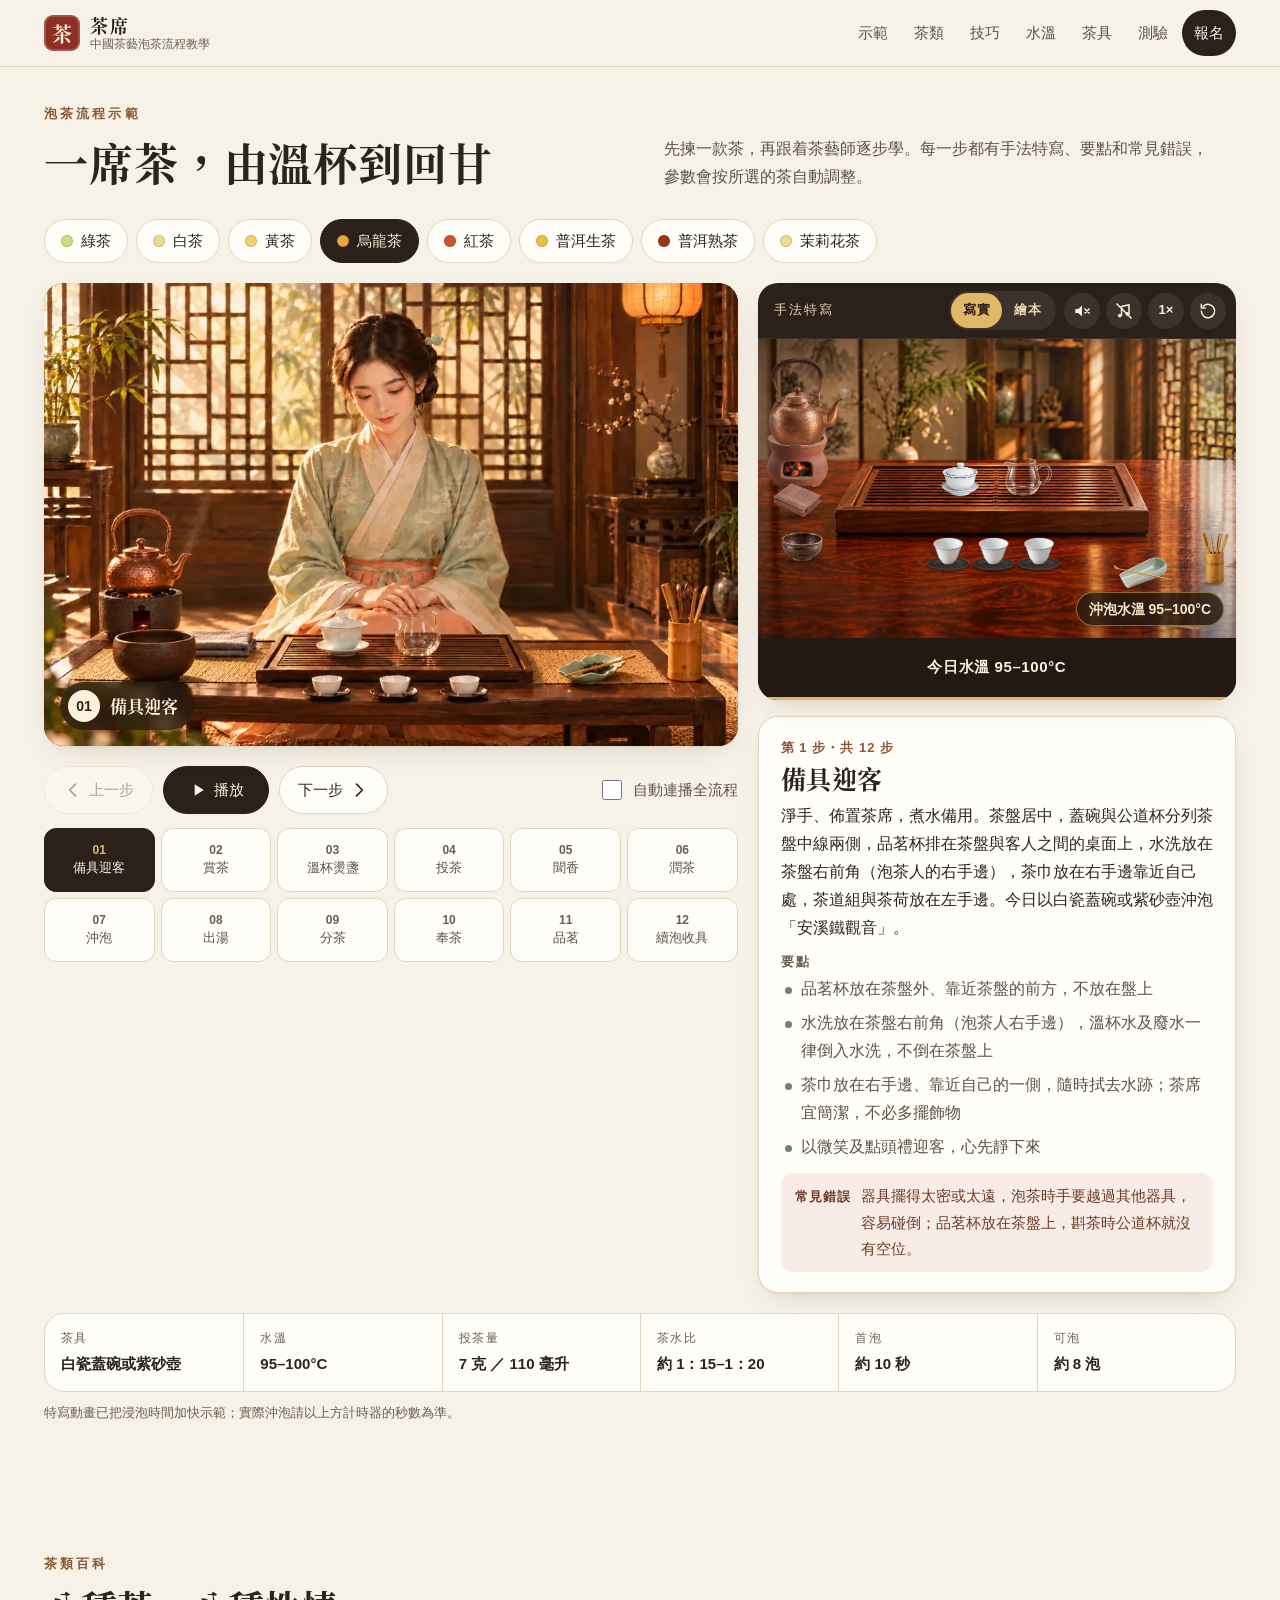
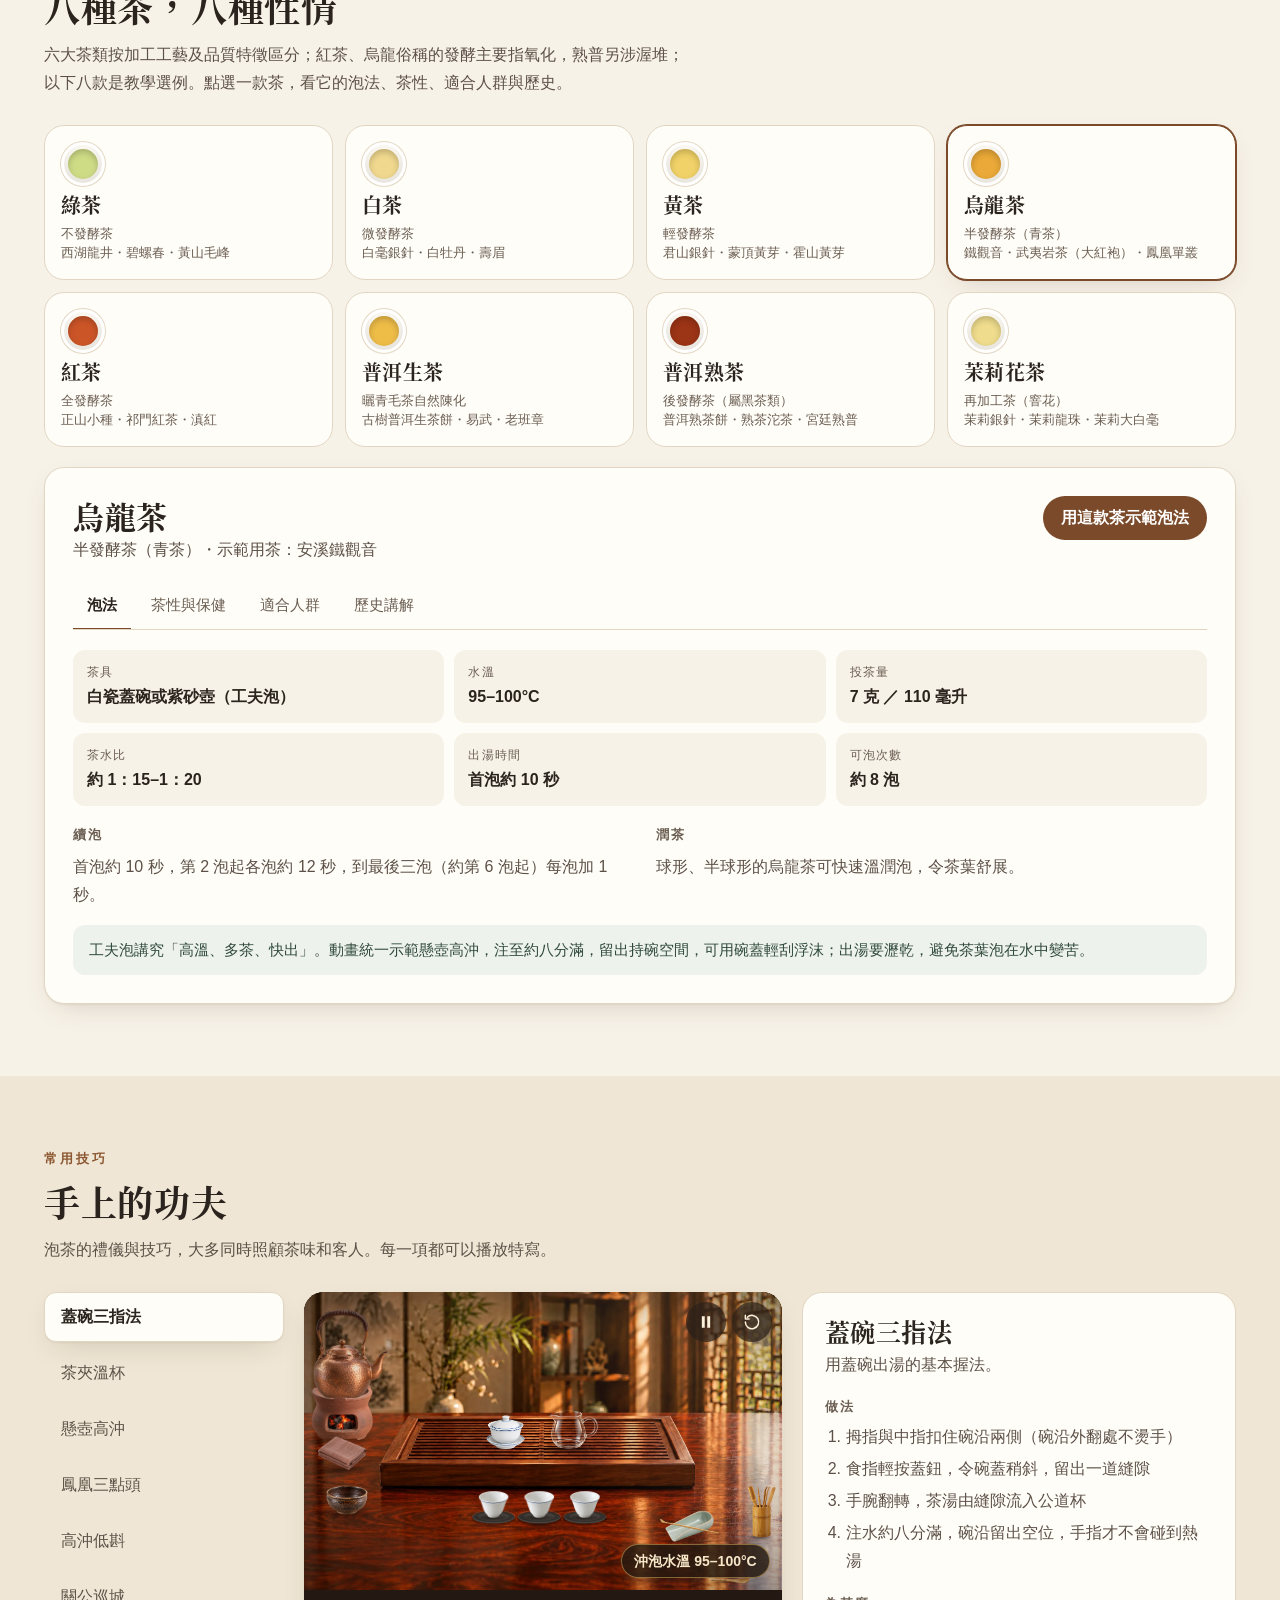
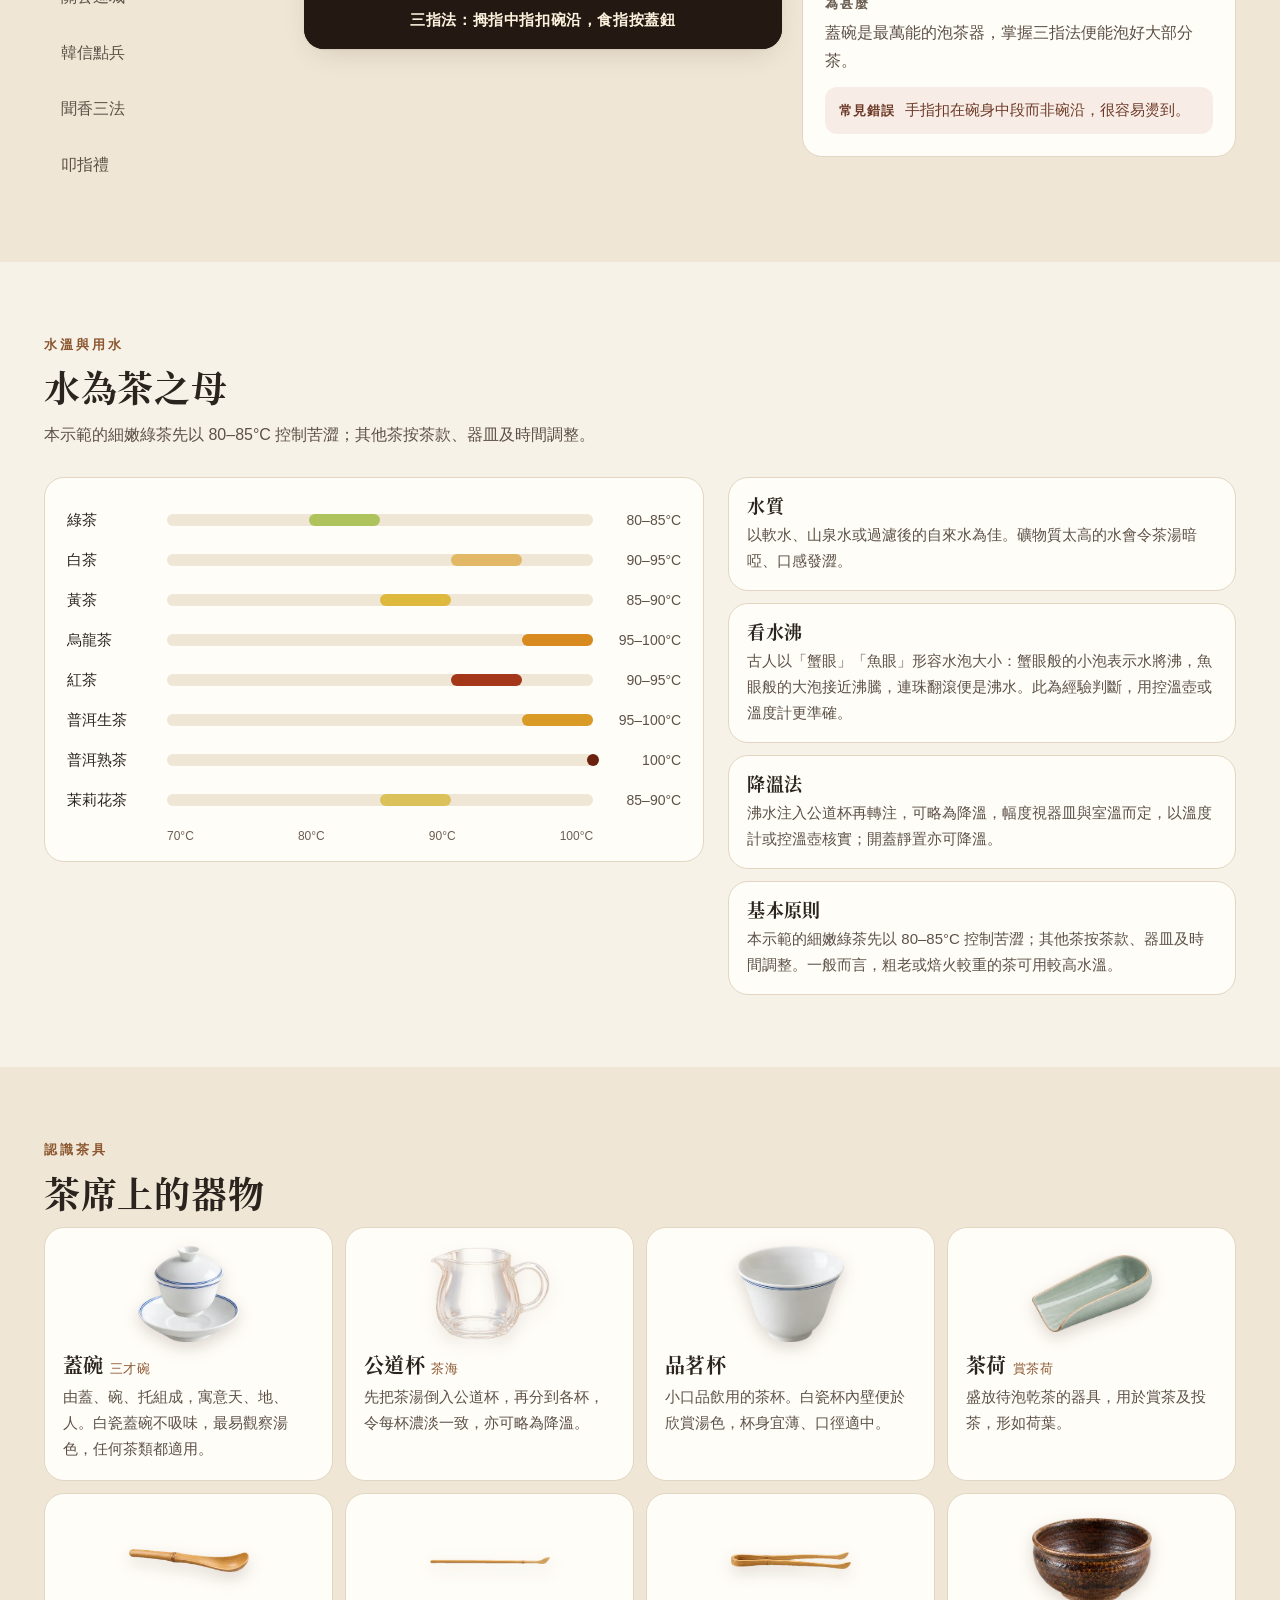
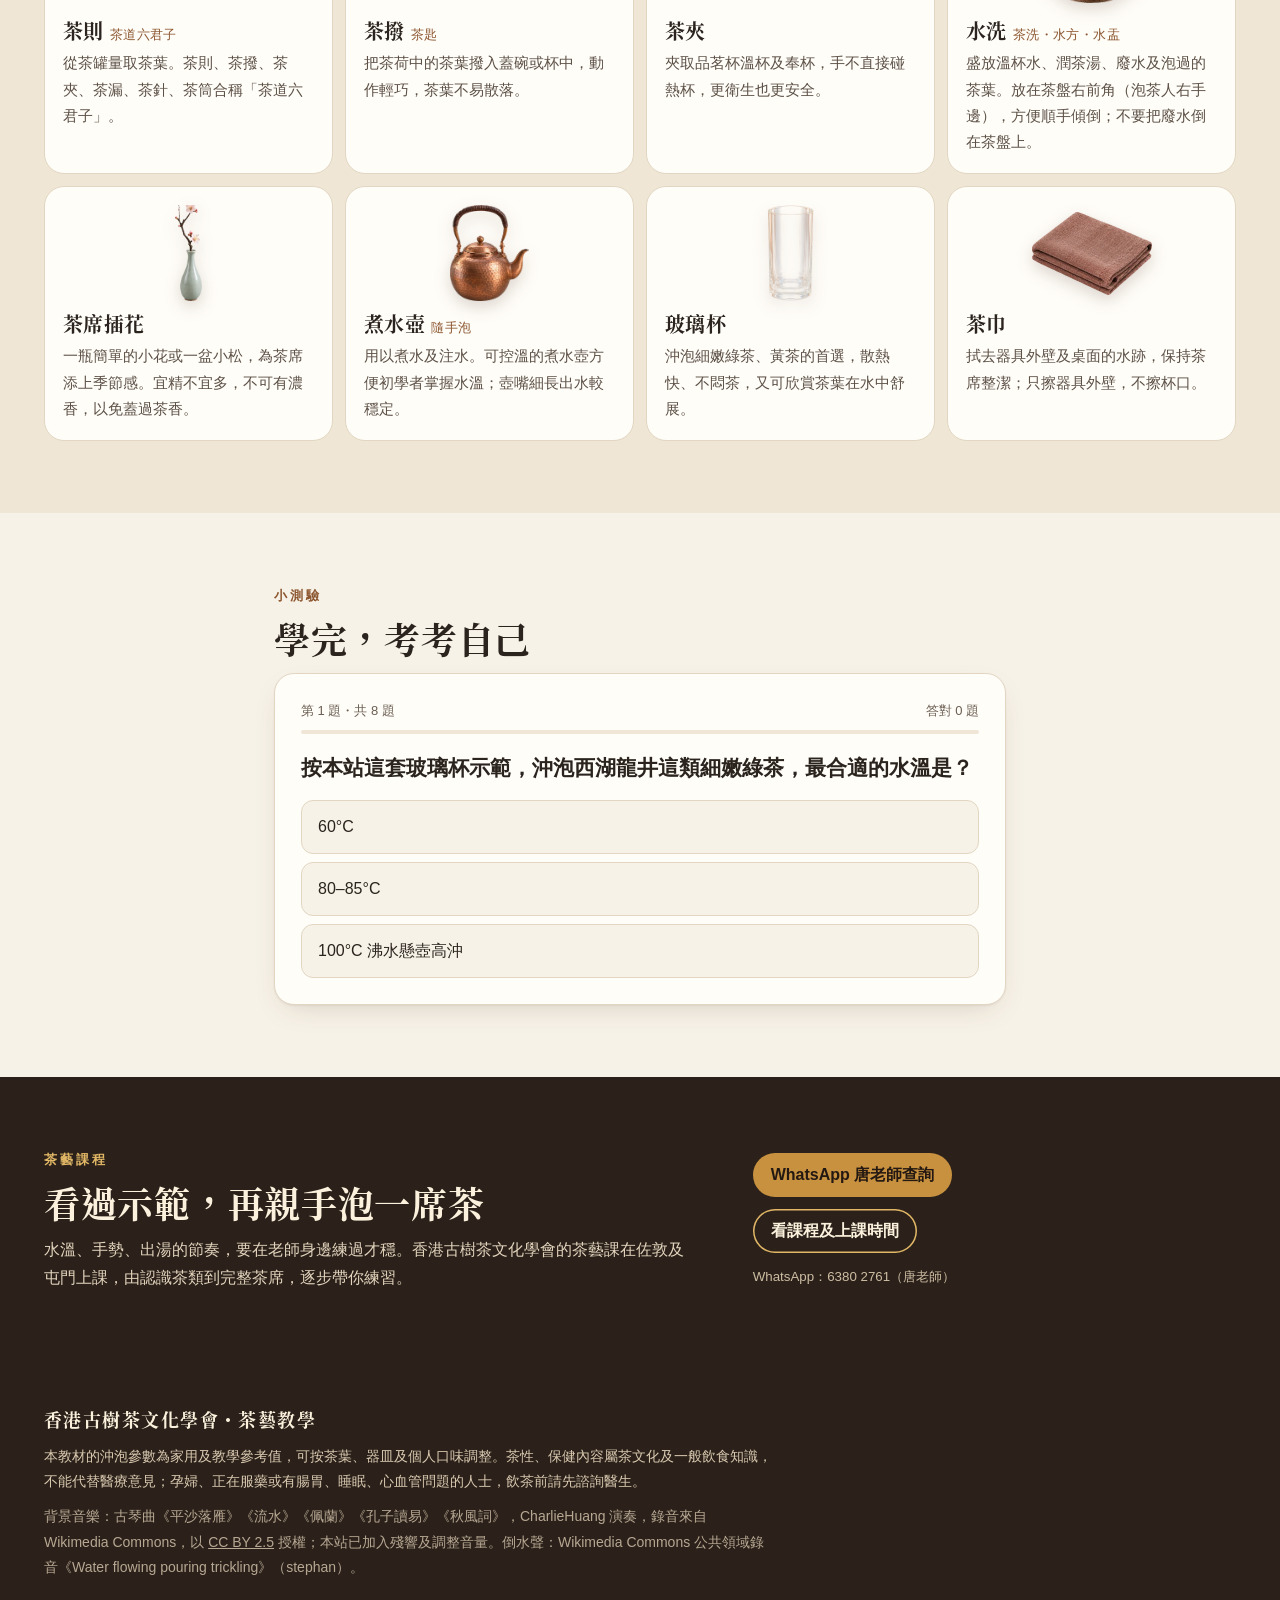
==== commit af4c41d1: "feat: steep-time curve per tea, pu-erh cake pry step, saucer follows cup in serve, glass scenes with" ====
--- a/index.html
+++ b/index.html
@@ -16,7 +16,7 @@
 <link rel="icon" href="data:image/svg+xml,%3Csvg xmlns='http://www.w3.org/2000/svg' viewBox='0 0 64 64'%3E%3Crect width='64' height='64' rx='14' fill='%238d2f22'/%3E%3Cpath d='M18 30h28c-1 10-6 16-14 16s-13-6-14-16zM46 33c6 0 6 8-1 8M24 50h16' fill='none' stroke='%23fbeee0' stroke-width='3.5' stroke-linecap='round'/%3E%3C/svg%3E">
 <link rel="preload" href="assets/fonts/tea-serif.woff2" as="font" type="font/woff2" crossorigin>
 <link rel="preload" as="image" href="assets/img/scene/greet-960.webp" imagesrcset="assets/img/scene/greet-960.webp 960w, assets/img/scene/greet-1536.webp 1536w" imagesizes="(min-width: 1080px) 60vw, 100vw">
-<link rel="stylesheet" href="assets/css/app.css?v=20261019n">
+<link rel="stylesheet" href="assets/css/app.css?v=20261019o">
 </head>
 <body>
 <a class="skip" href="#demo">跳到示範</a>
@@ -208,10 +208,10 @@
   </div>
 </footer>
 
-<script src="assets/js/data.js?v=20261019n"></script>
-<script src="assets/js/kit.js?v=20261019n"></script>
-<script src="assets/js/audio.js?v=20261019n"></script>
-<script src="assets/js/stage.js?v=20261019n"></script>
-<script src="assets/js/app.js?v=20261019n"></script>
+<script src="assets/js/data.js?v=20261019o"></script>
+<script src="assets/js/kit.js?v=20261019o"></script>
+<script src="assets/js/audio.js?v=20261019o"></script>
+<script src="assets/js/stage.js?v=20261019o"></script>
+<script src="assets/js/app.js?v=20261019o"></script>
 </body>
 </html>
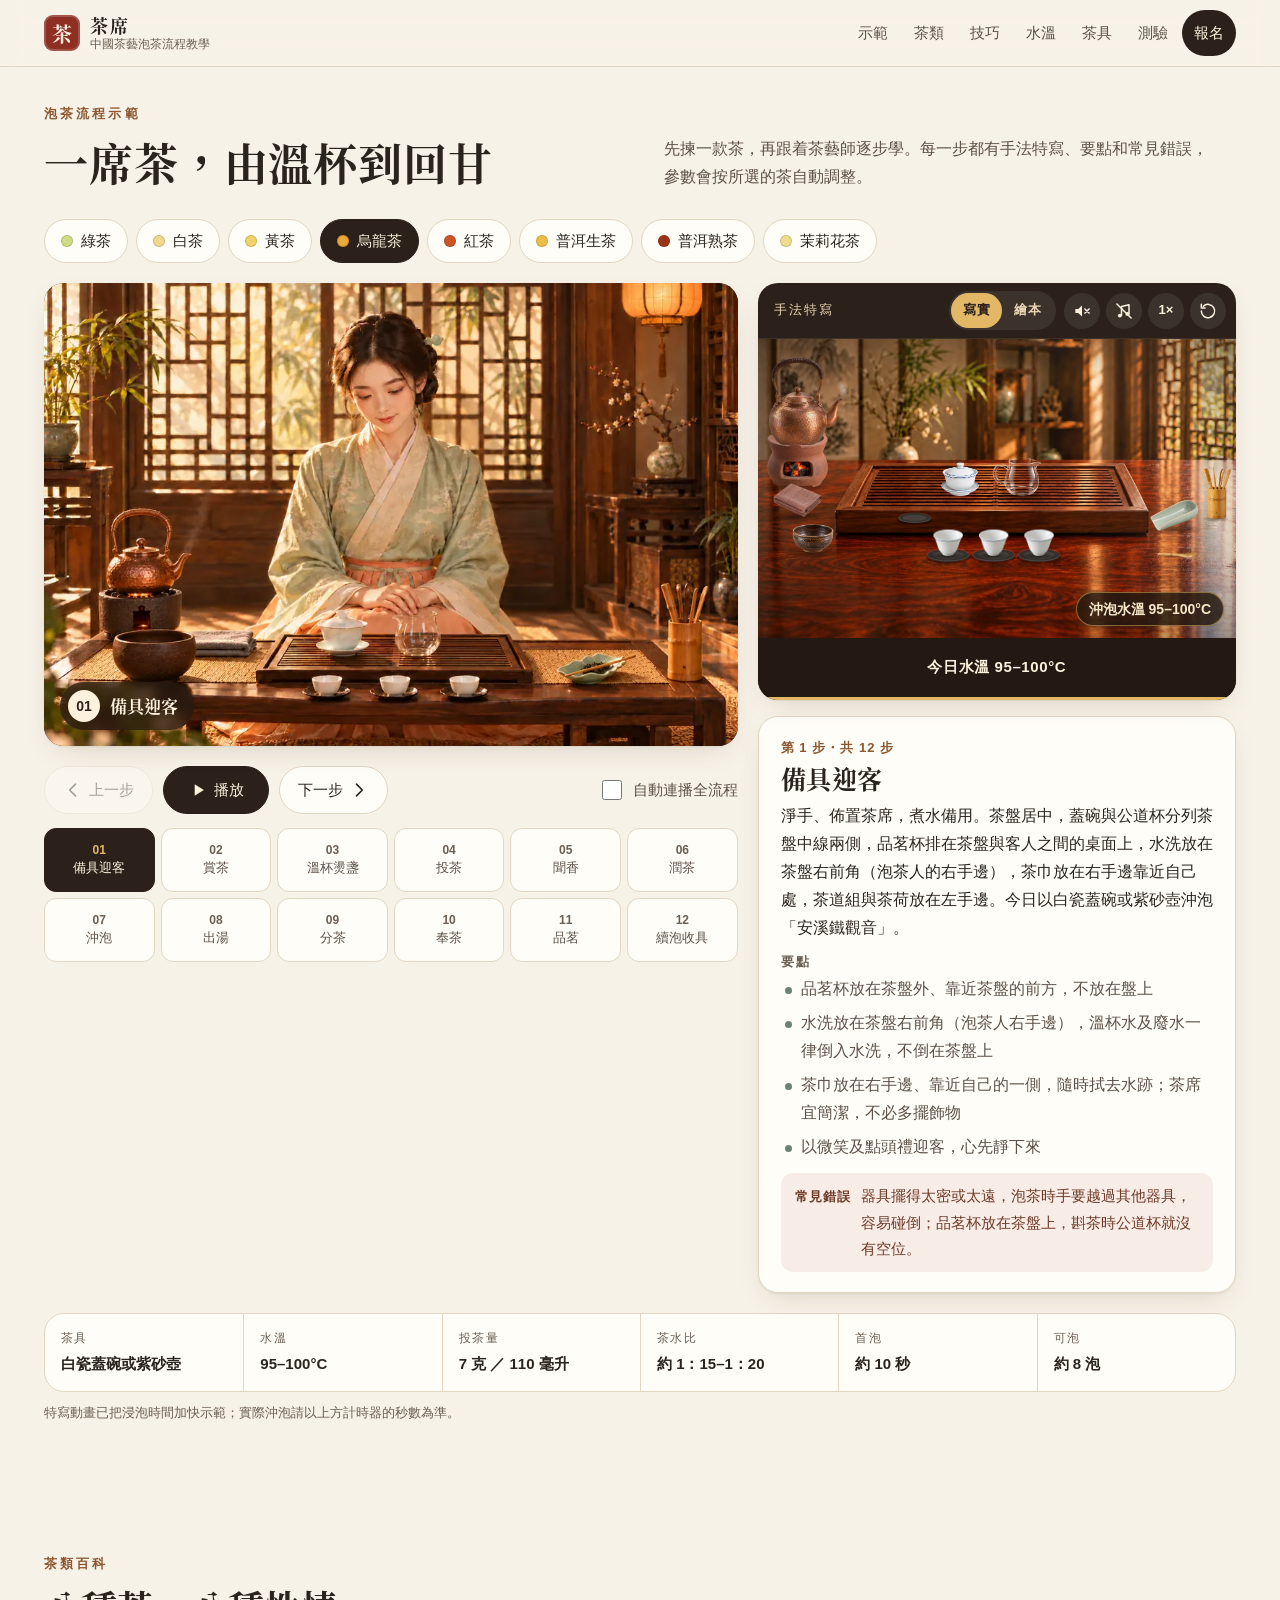
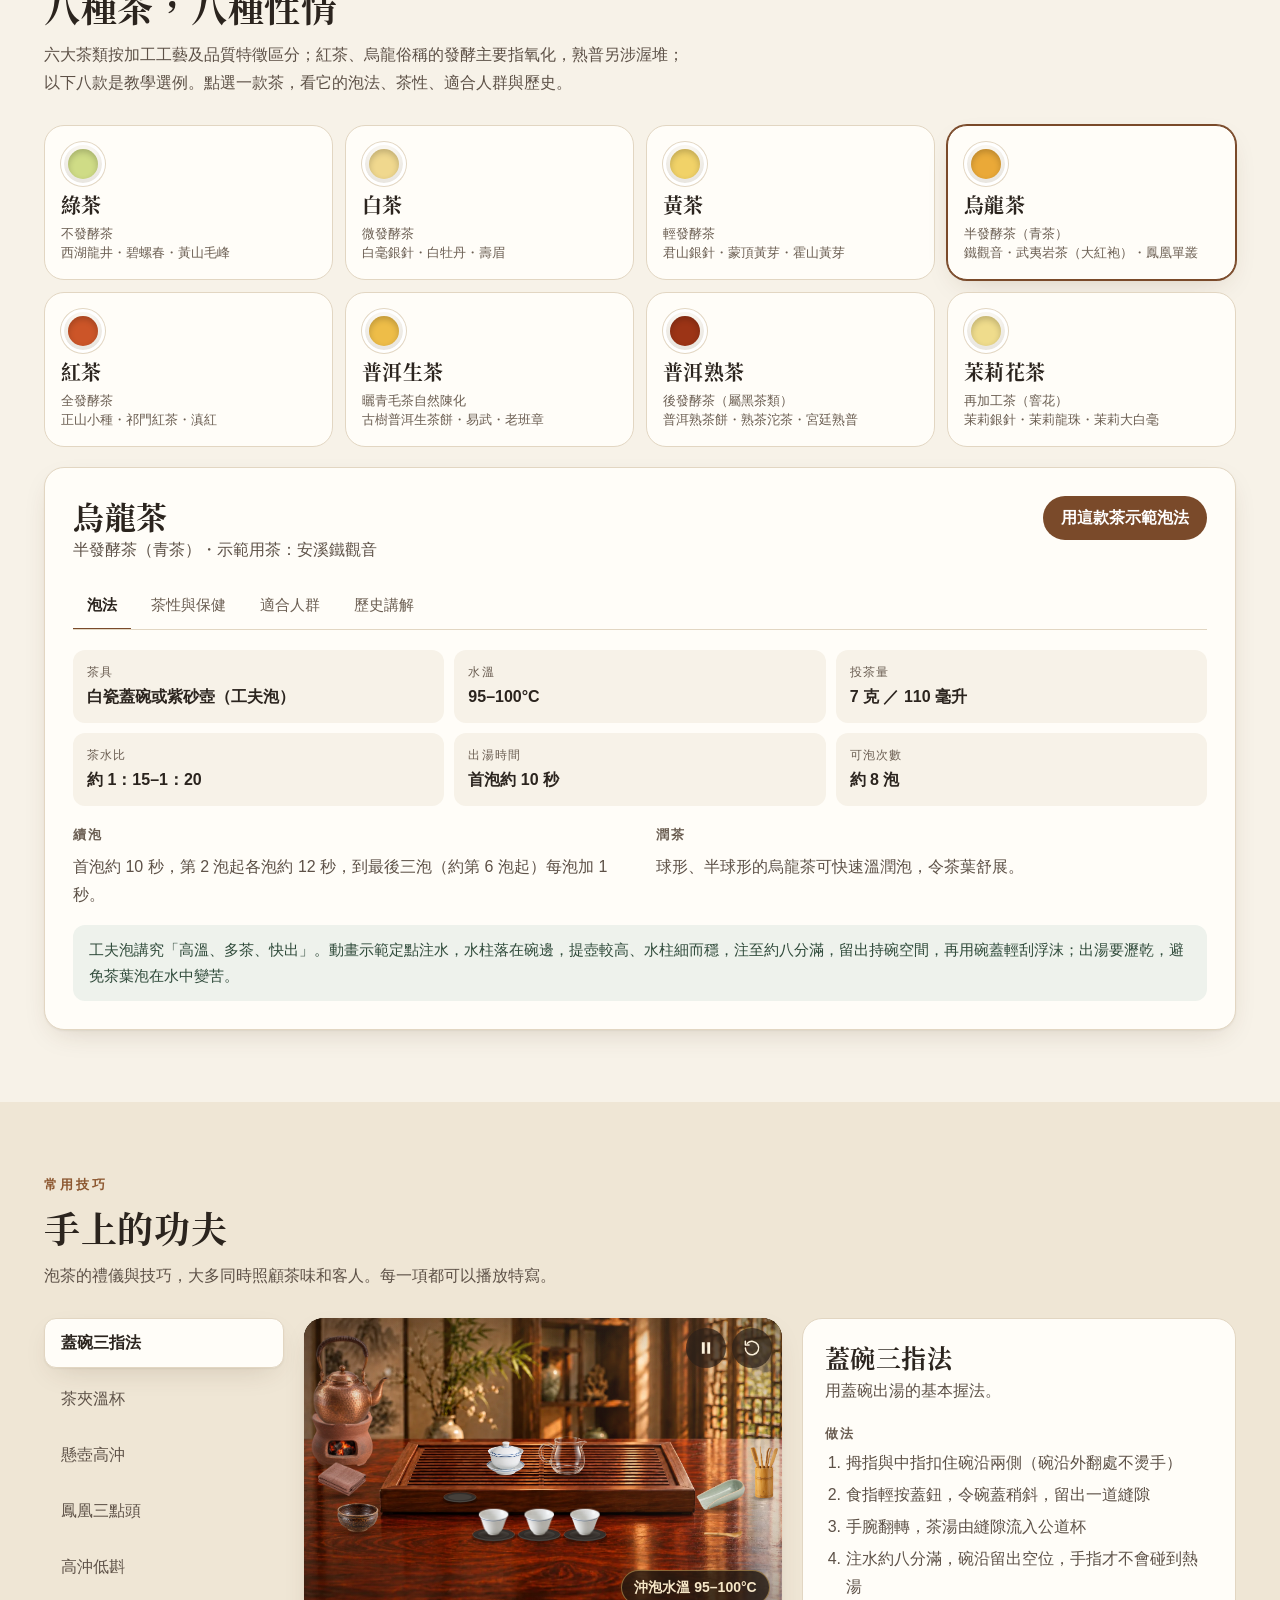
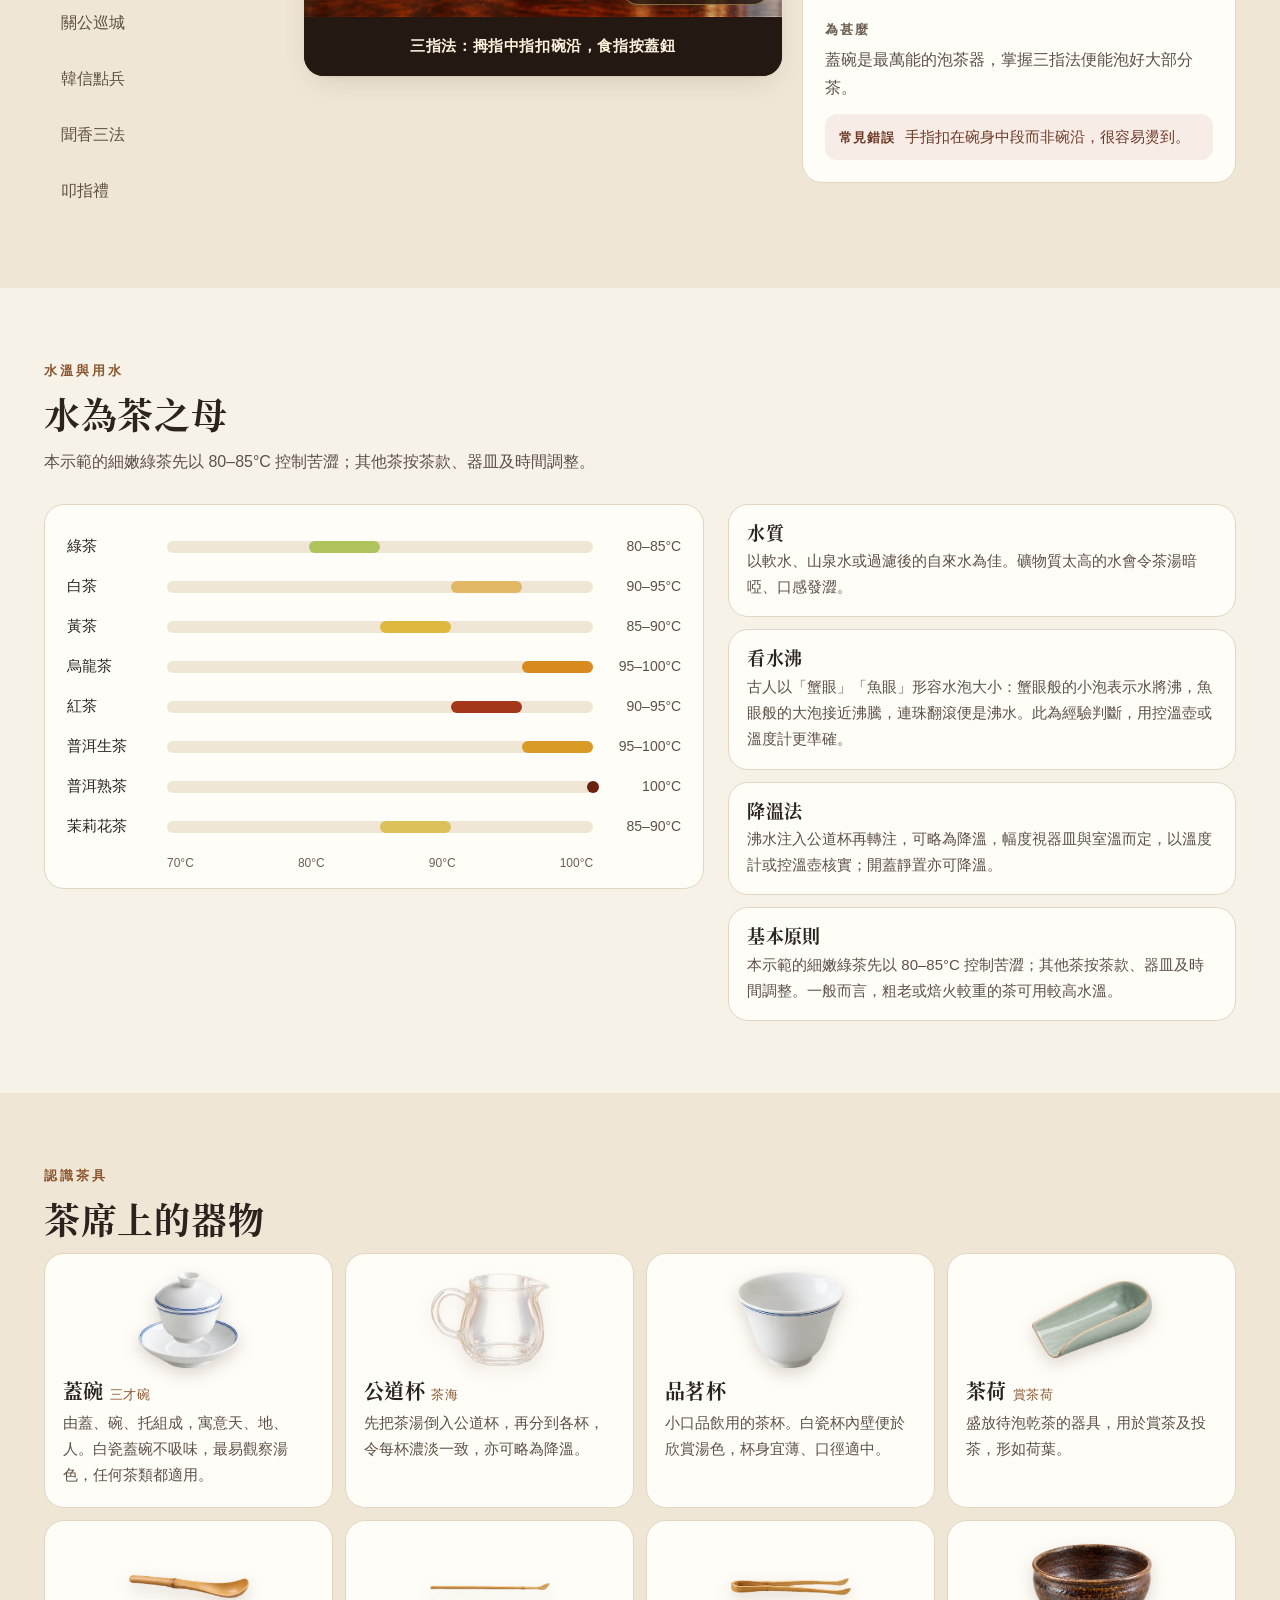
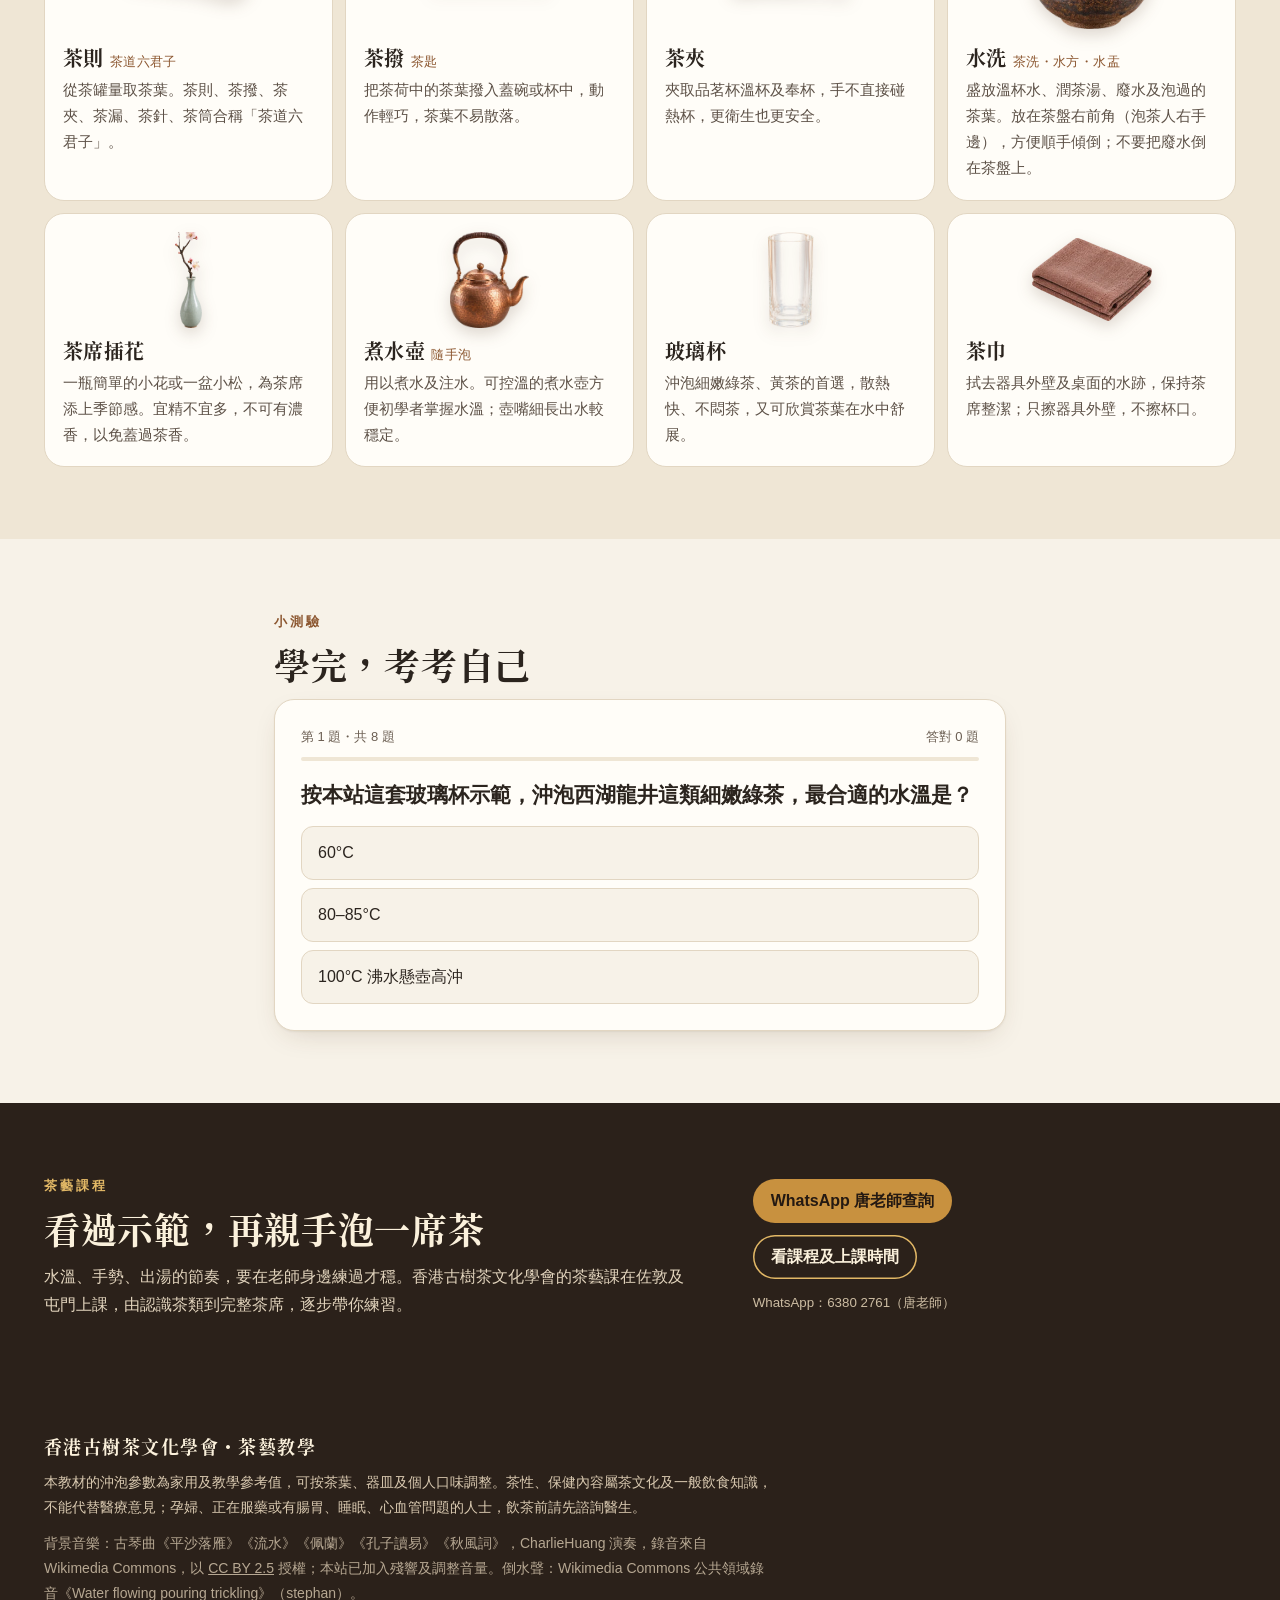
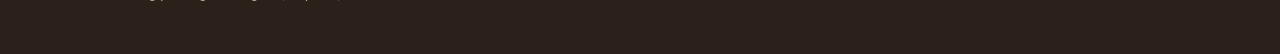
==== commit c8aa5f2f: "feat: realistic motion stages 1-2 — right-hand pitcher, fixed-point rim pour, five-phase moves, lid " ====
--- a/index.html
+++ b/index.html
@@ -16,7 +16,7 @@
 <link rel="icon" href="data:image/svg+xml,%3Csvg xmlns='http://www.w3.org/2000/svg' viewBox='0 0 64 64'%3E%3Crect width='64' height='64' rx='14' fill='%238d2f22'/%3E%3Cpath d='M18 30h28c-1 10-6 16-14 16s-13-6-14-16zM46 33c6 0 6 8-1 8M24 50h16' fill='none' stroke='%23fbeee0' stroke-width='3.5' stroke-linecap='round'/%3E%3C/svg%3E">
 <link rel="preload" href="assets/fonts/tea-serif.woff2" as="font" type="font/woff2" crossorigin>
 <link rel="preload" as="image" href="assets/img/scene/greet-960.webp" imagesrcset="assets/img/scene/greet-960.webp 960w, assets/img/scene/greet-1536.webp 1536w" imagesizes="(min-width: 1080px) 60vw, 100vw">
-<link rel="stylesheet" href="assets/css/app.css?v=20261019o">
+<link rel="stylesheet" href="assets/css/app.css?v=20261031a">
 </head>
 <body>
 <a class="skip" href="#demo">跳到示範</a>
@@ -208,10 +208,10 @@
   </div>
 </footer>
 
-<script src="assets/js/data.js?v=20261019o"></script>
-<script src="assets/js/kit.js?v=20261019o"></script>
-<script src="assets/js/audio.js?v=20261019o"></script>
-<script src="assets/js/stage.js?v=20261019o"></script>
-<script src="assets/js/app.js?v=20261019o"></script>
+<script src="assets/js/data.js?v=20261031a"></script>
+<script src="assets/js/kit.js?v=20261031a"></script>
+<script src="assets/js/audio.js?v=20261031a"></script>
+<script src="assets/js/stage.js?v=20261031a"></script>
+<script src="assets/js/app.js?v=20261031a"></script>
 </body>
 </html>
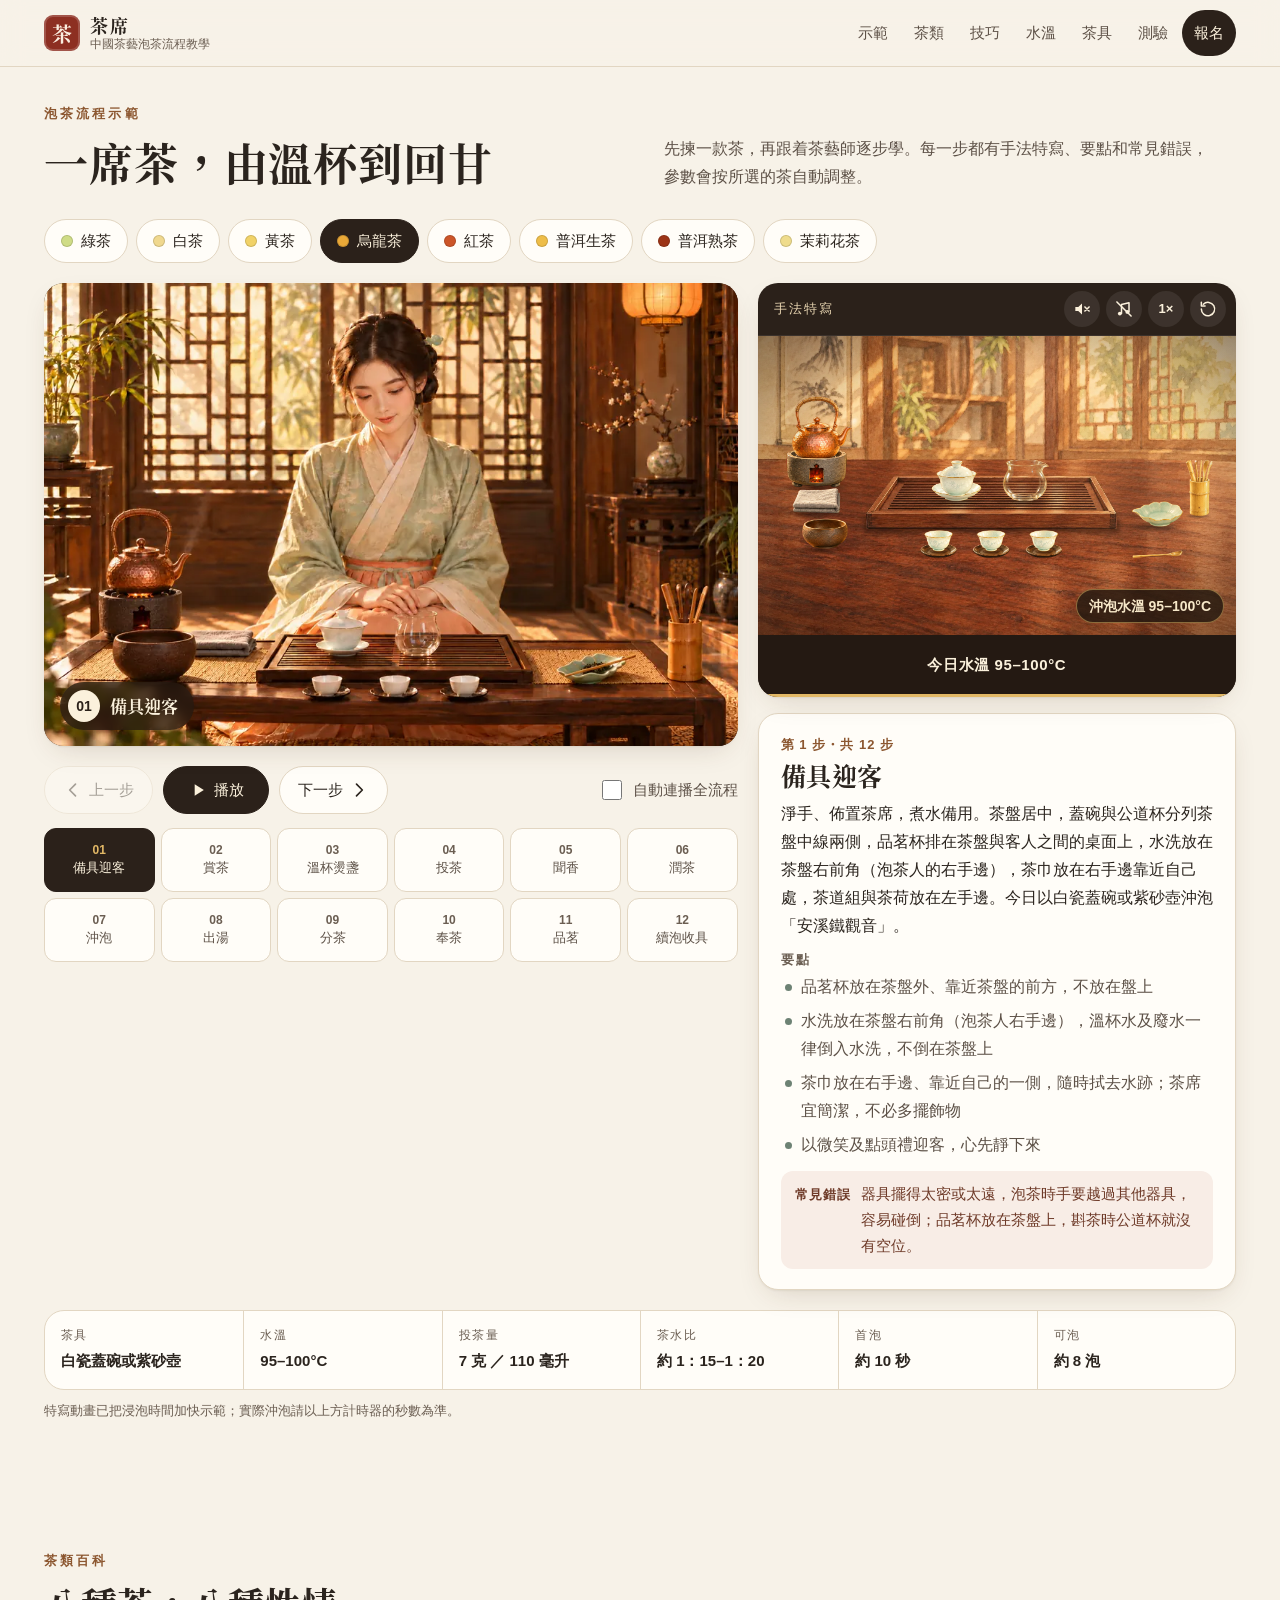
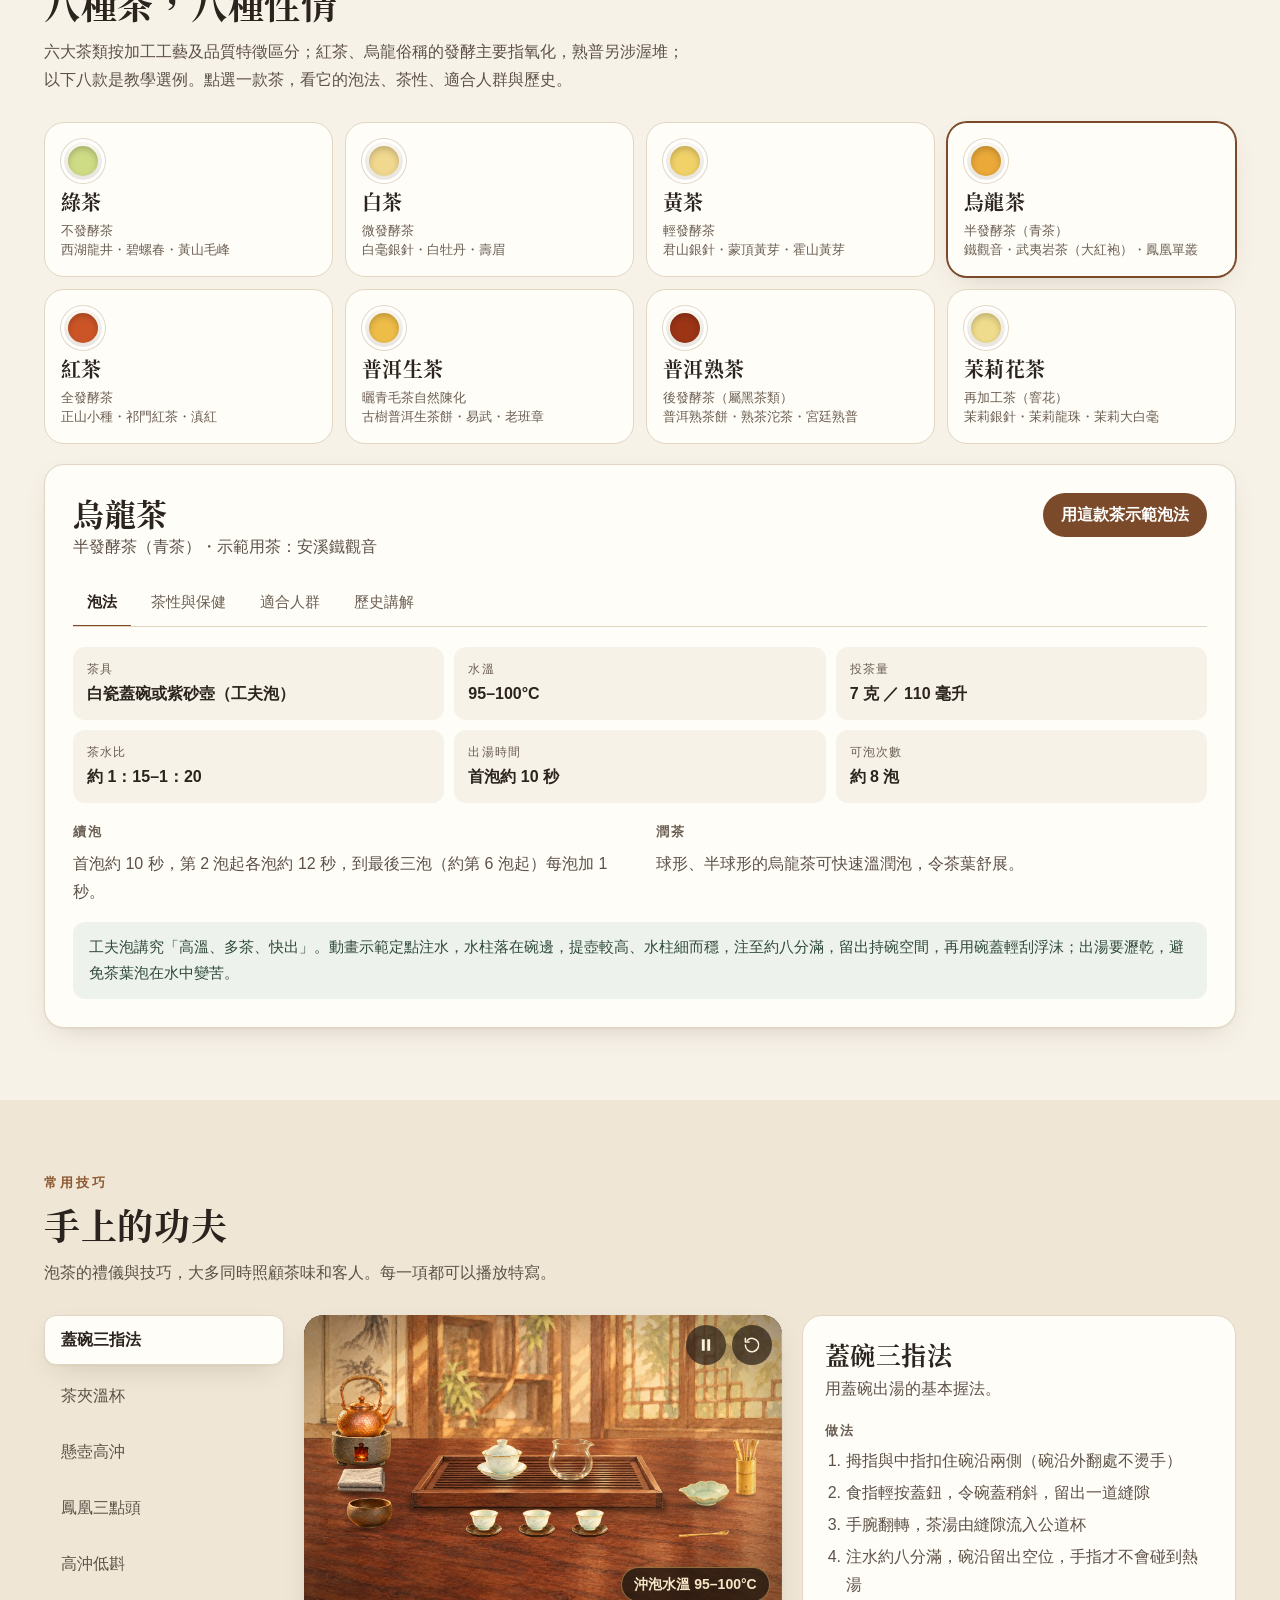
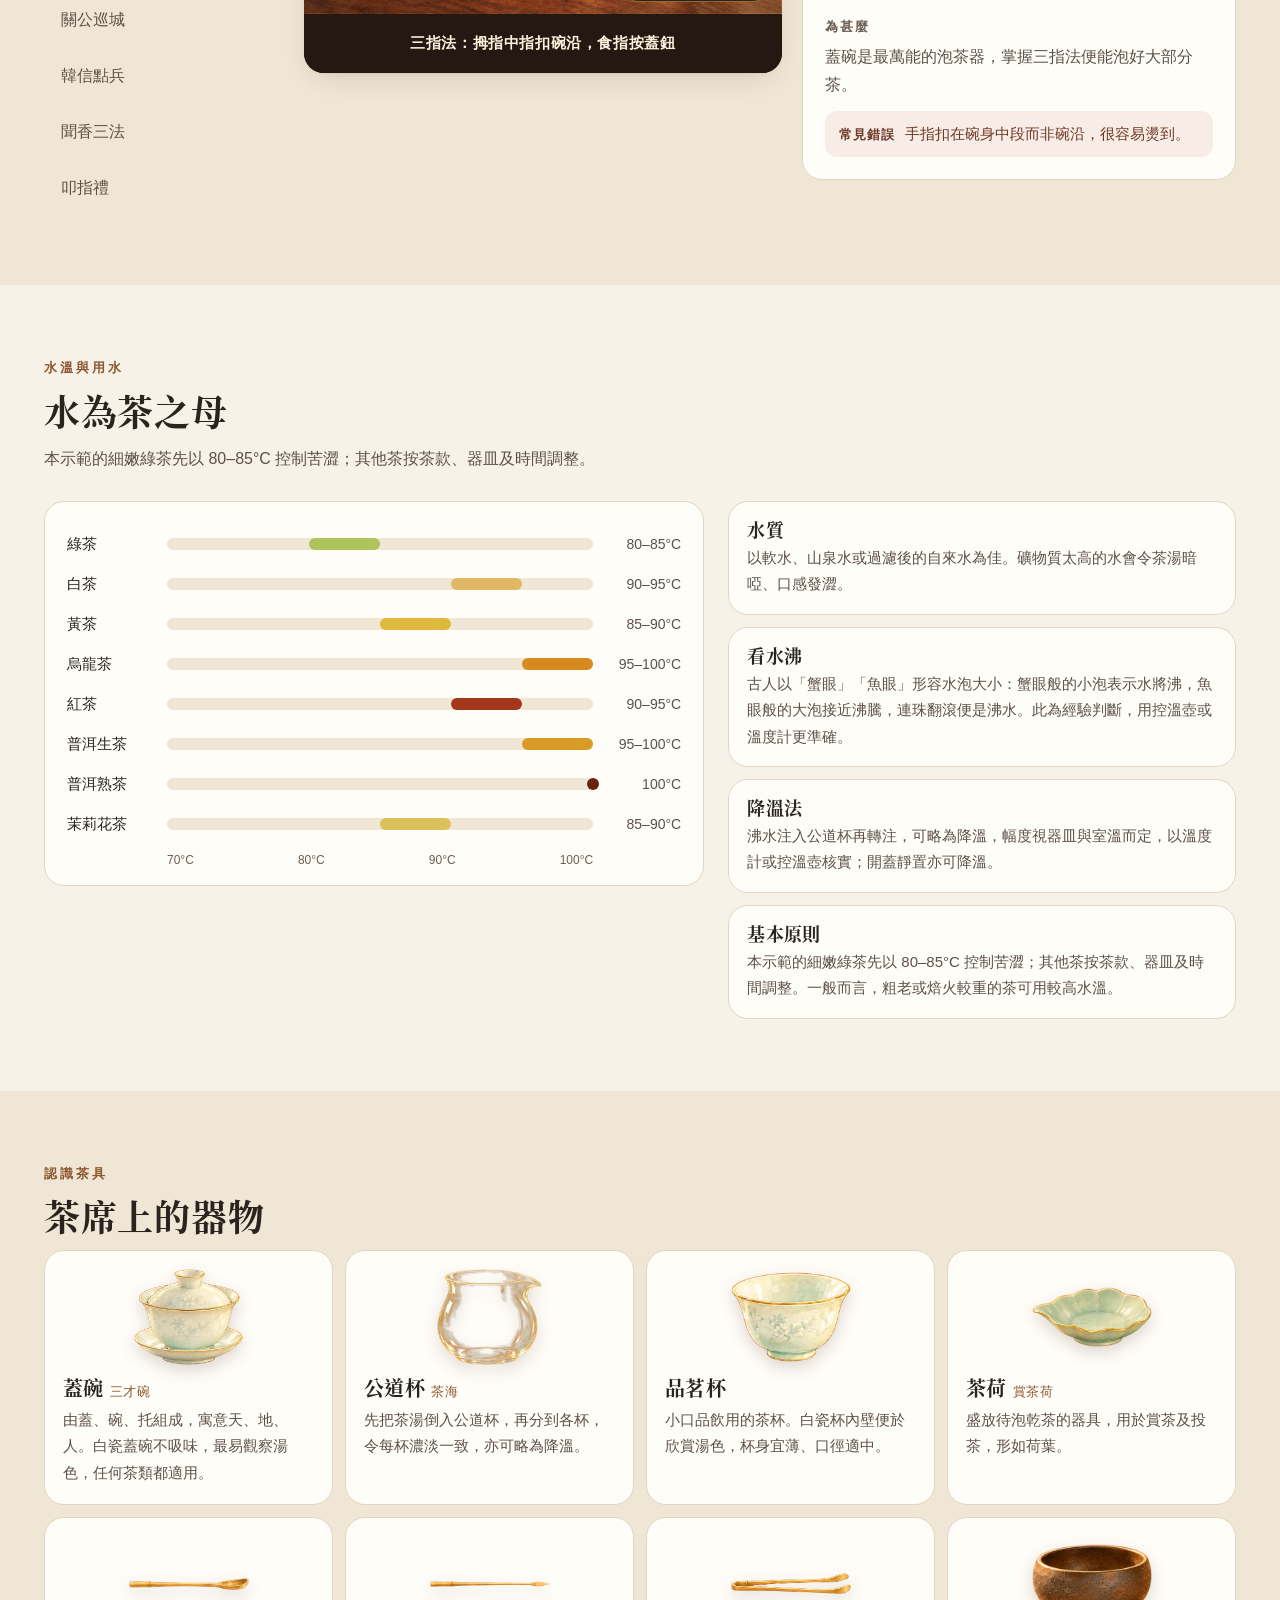
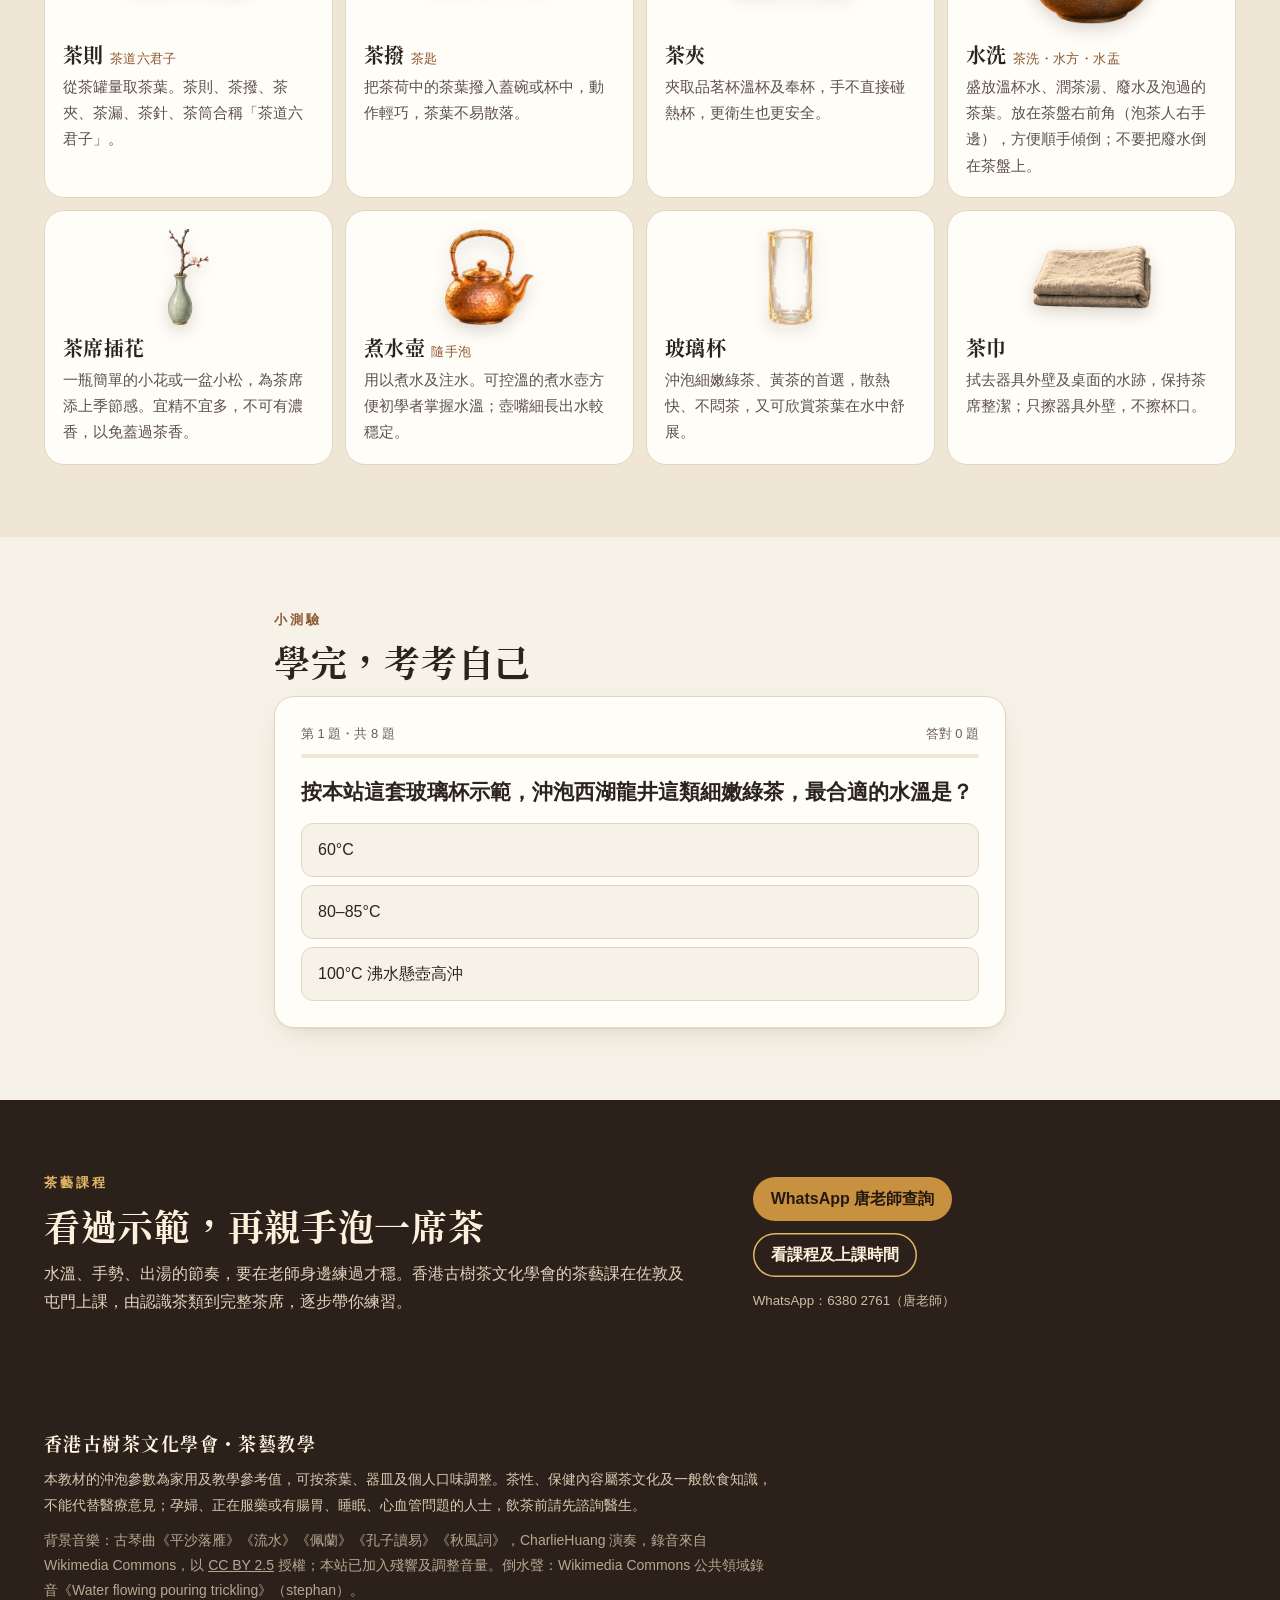
==== commit 11e1f850: "feat: new illustrated tea kit, tray 80%, kit 110%, leaning lid; remove realistic mode Co-Authored-By" ====
--- a/index.html
+++ b/index.html
@@ -16,7 +16,7 @@
 <link rel="icon" href="data:image/svg+xml,%3Csvg xmlns='http://www.w3.org/2000/svg' viewBox='0 0 64 64'%3E%3Crect width='64' height='64' rx='14' fill='%238d2f22'/%3E%3Cpath d='M18 30h28c-1 10-6 16-14 16s-13-6-14-16zM46 33c6 0 6 8-1 8M24 50h16' fill='none' stroke='%23fbeee0' stroke-width='3.5' stroke-linecap='round'/%3E%3C/svg%3E">
 <link rel="preload" href="assets/fonts/tea-serif.woff2" as="font" type="font/woff2" crossorigin>
 <link rel="preload" as="image" href="assets/img/scene/greet-960.webp" imagesrcset="assets/img/scene/greet-960.webp 960w, assets/img/scene/greet-1536.webp 1536w" imagesizes="(min-width: 1080px) 60vw, 100vw">
-<link rel="stylesheet" href="assets/css/app.css?v=20261031a">
+<link rel="stylesheet" href="assets/css/app.css?v=20261031b">
 </head>
 <body>
 <a class="skip" href="#demo">跳到示範</a>
@@ -70,10 +70,6 @@
             <div class="closeup-head">
               <span class="tag">手法特寫</span>
               <div class="closeup-tools">
-                <div class="seg" role="group" aria-label="特寫畫面風格">
-                  <button type="button" id="styleR" aria-pressed="true">寫實</button>
-                  <button type="button" id="styleI" aria-pressed="false">繪本</button>
-                </div>
                 <button class="icon-btn" id="sfxBtn" type="button" aria-pressed="false" aria-label="音效：關">
                   <svg viewBox="0 0 24 24" aria-hidden="true"><path d="M4 9.5v5h3.5L12 18.5v-13L7.5 9.5z" fill="currentColor"/><path class="on-only" d="M15.5 9a4.2 4.2 0 0 1 0 6M18 6.6a7.6 7.6 0 0 1 0 10.8" fill="none" stroke="currentColor" stroke-width="1.8" stroke-linecap="round"/><path class="off-only" d="M15.5 9.5l5 5m0-5l-5 5" fill="none" stroke="currentColor" stroke-width="1.8" stroke-linecap="round"/></svg>
                 </button>
@@ -208,10 +204,10 @@
   </div>
 </footer>
 
-<script src="assets/js/data.js?v=20261031a"></script>
-<script src="assets/js/kit.js?v=20261031a"></script>
-<script src="assets/js/audio.js?v=20261031a"></script>
-<script src="assets/js/stage.js?v=20261031a"></script>
-<script src="assets/js/app.js?v=20261031a"></script>
+<script src="assets/js/data.js?v=20261031b"></script>
+<script src="assets/js/kit.js?v=20261031b"></script>
+<script src="assets/js/audio.js?v=20261031b"></script>
+<script src="assets/js/stage.js?v=20261031b"></script>
+<script src="assets/js/app.js?v=20261031b"></script>
 </body>
 </html>
--- a/assets/css/app.css
+++ b/assets/css/app.css
@@ -96,10 +96,7 @@
 .track-sel option { color: #2b211a; background: #fbf1dc; }
 .foot-credit { margin-top: 10px; font-size: 13px; opacity: .8; }
 .foot-credit a { color: inherit; }
-.seg { display: inline-flex; padding: 2px; border-radius: 999px; background: rgba(255, 255, 255, .08); margin-right: 2px; }
-.seg button { border: 0; background: transparent; color: #e9d6b2; font: inherit; font-size: 13px; font-weight: 600; letter-spacing: .06em; white-space: nowrap; padding: 6px 12px; border-radius: 999px; cursor: pointer; min-height: 32px; transition: background .2s var(--ease), color .2s var(--ease); }
-.seg button[aria-pressed="true"] { background: #e2b866; color: #2b211a; }
-.seg button:focus-visible, .icon-btn:focus-visible { outline: 2px solid #e2b866; outline-offset: 2px; }
+.icon-btn:focus-visible { outline: 2px solid #e2b866; outline-offset: 2px; }
 .icon-btn[aria-pressed="true"] { background: #e2b866; color: #2b211a; }
 .icon-btn[aria-pressed="true"] .off-only, .icon-btn[aria-pressed="false"] .on-only { display: none; }
 .tag { white-space: nowrap; font-size: 13px; letter-spacing: .16em; color: #e9d6b2; }
@@ -384,7 +381,5 @@
   .closeup-tools { width: 100%; justify-content: space-between; gap: 4px; }
   .closeup-tools .icon-btn { width: 40px; height: 40px; }
   .track-sel { min-height: 40px; }
-  .seg button { padding: 7px 14px; min-height: 40px; }
-  .seg { margin-right: auto; }
   .tag { font-size: 12px; letter-spacing: .1em; }
 }
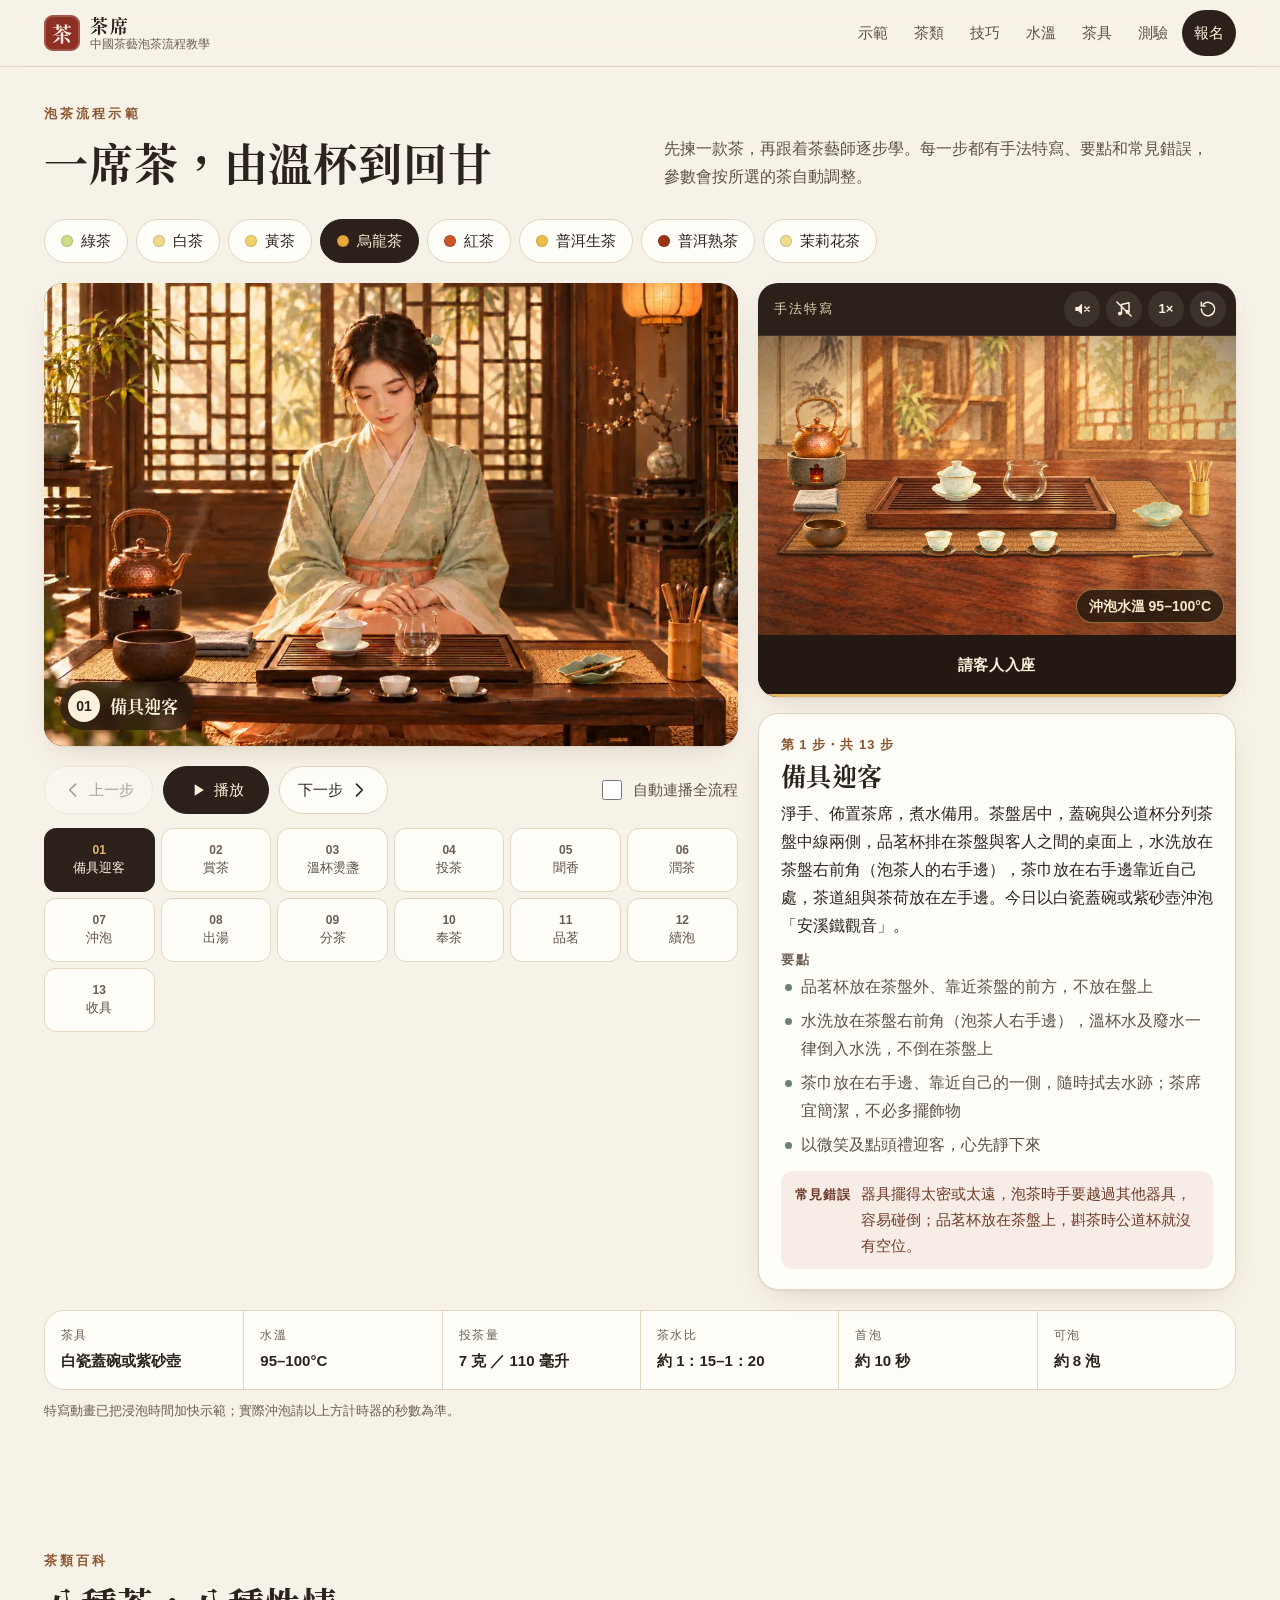
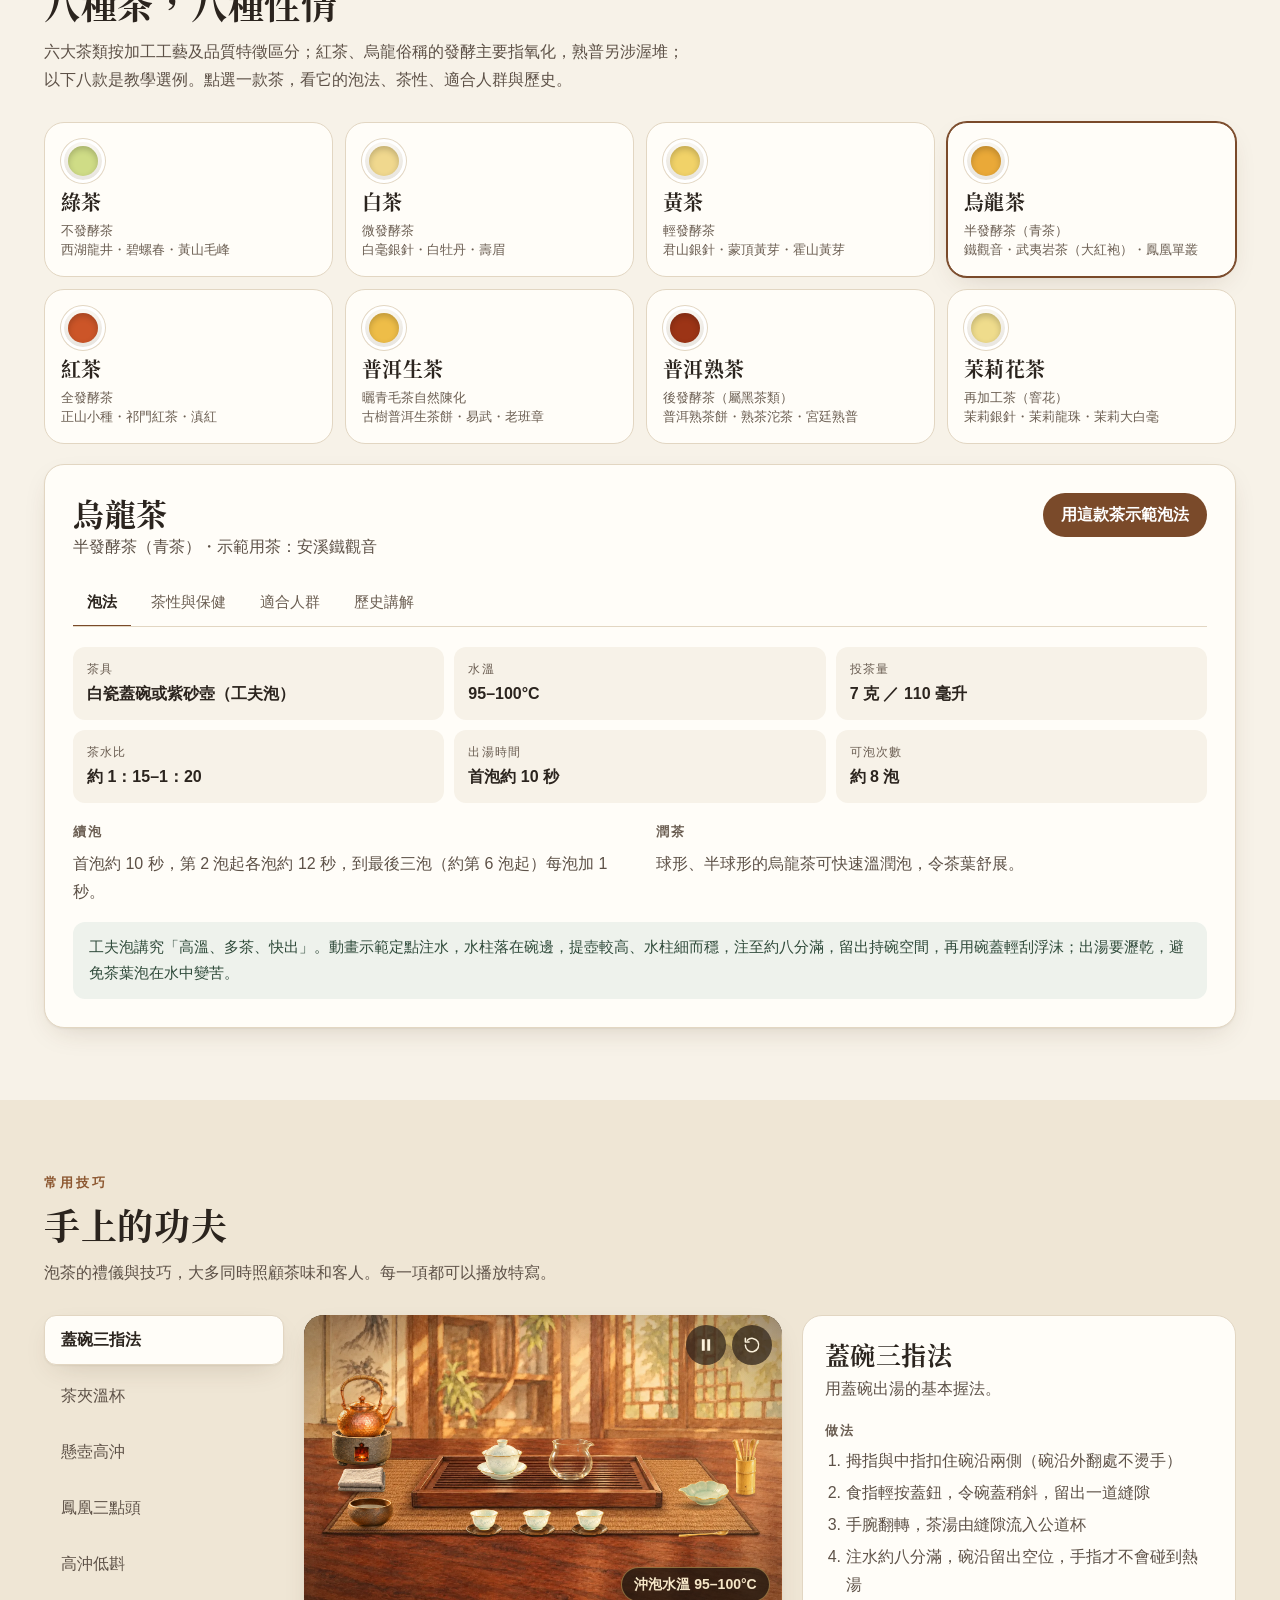
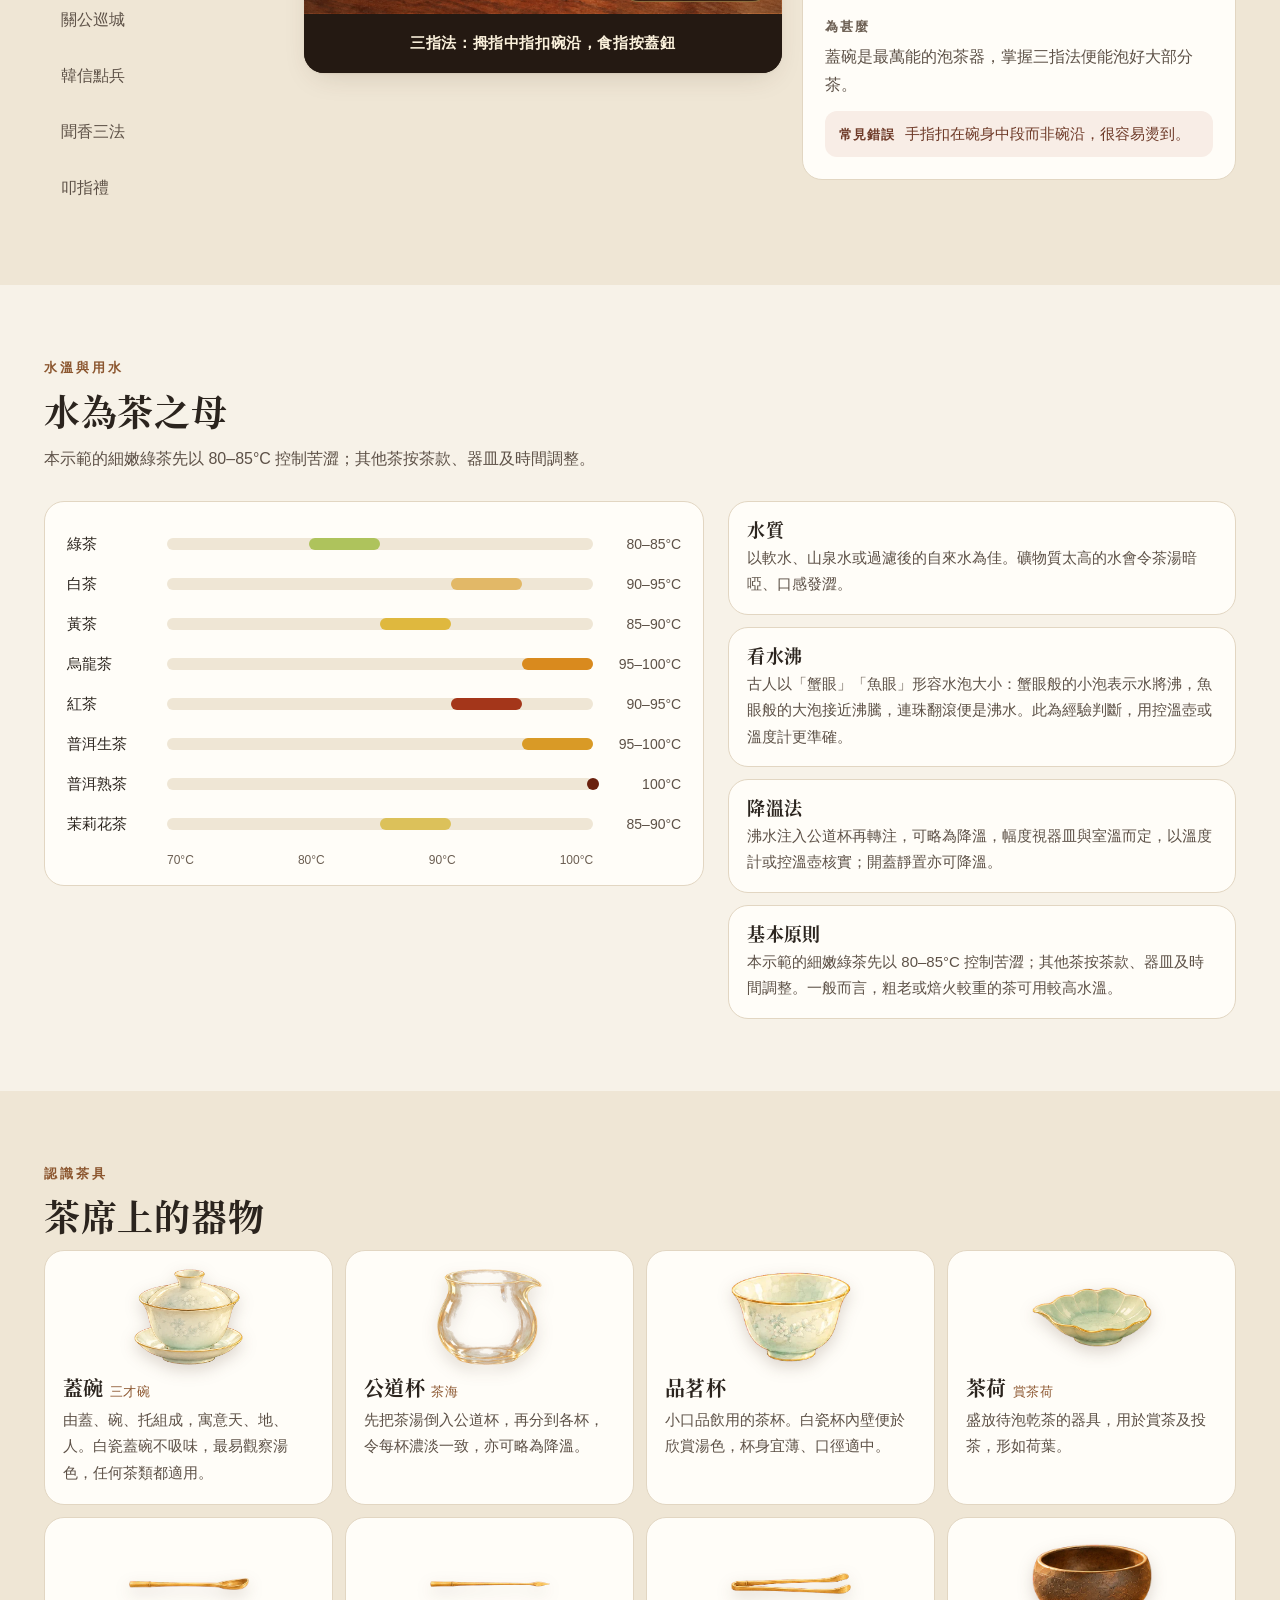
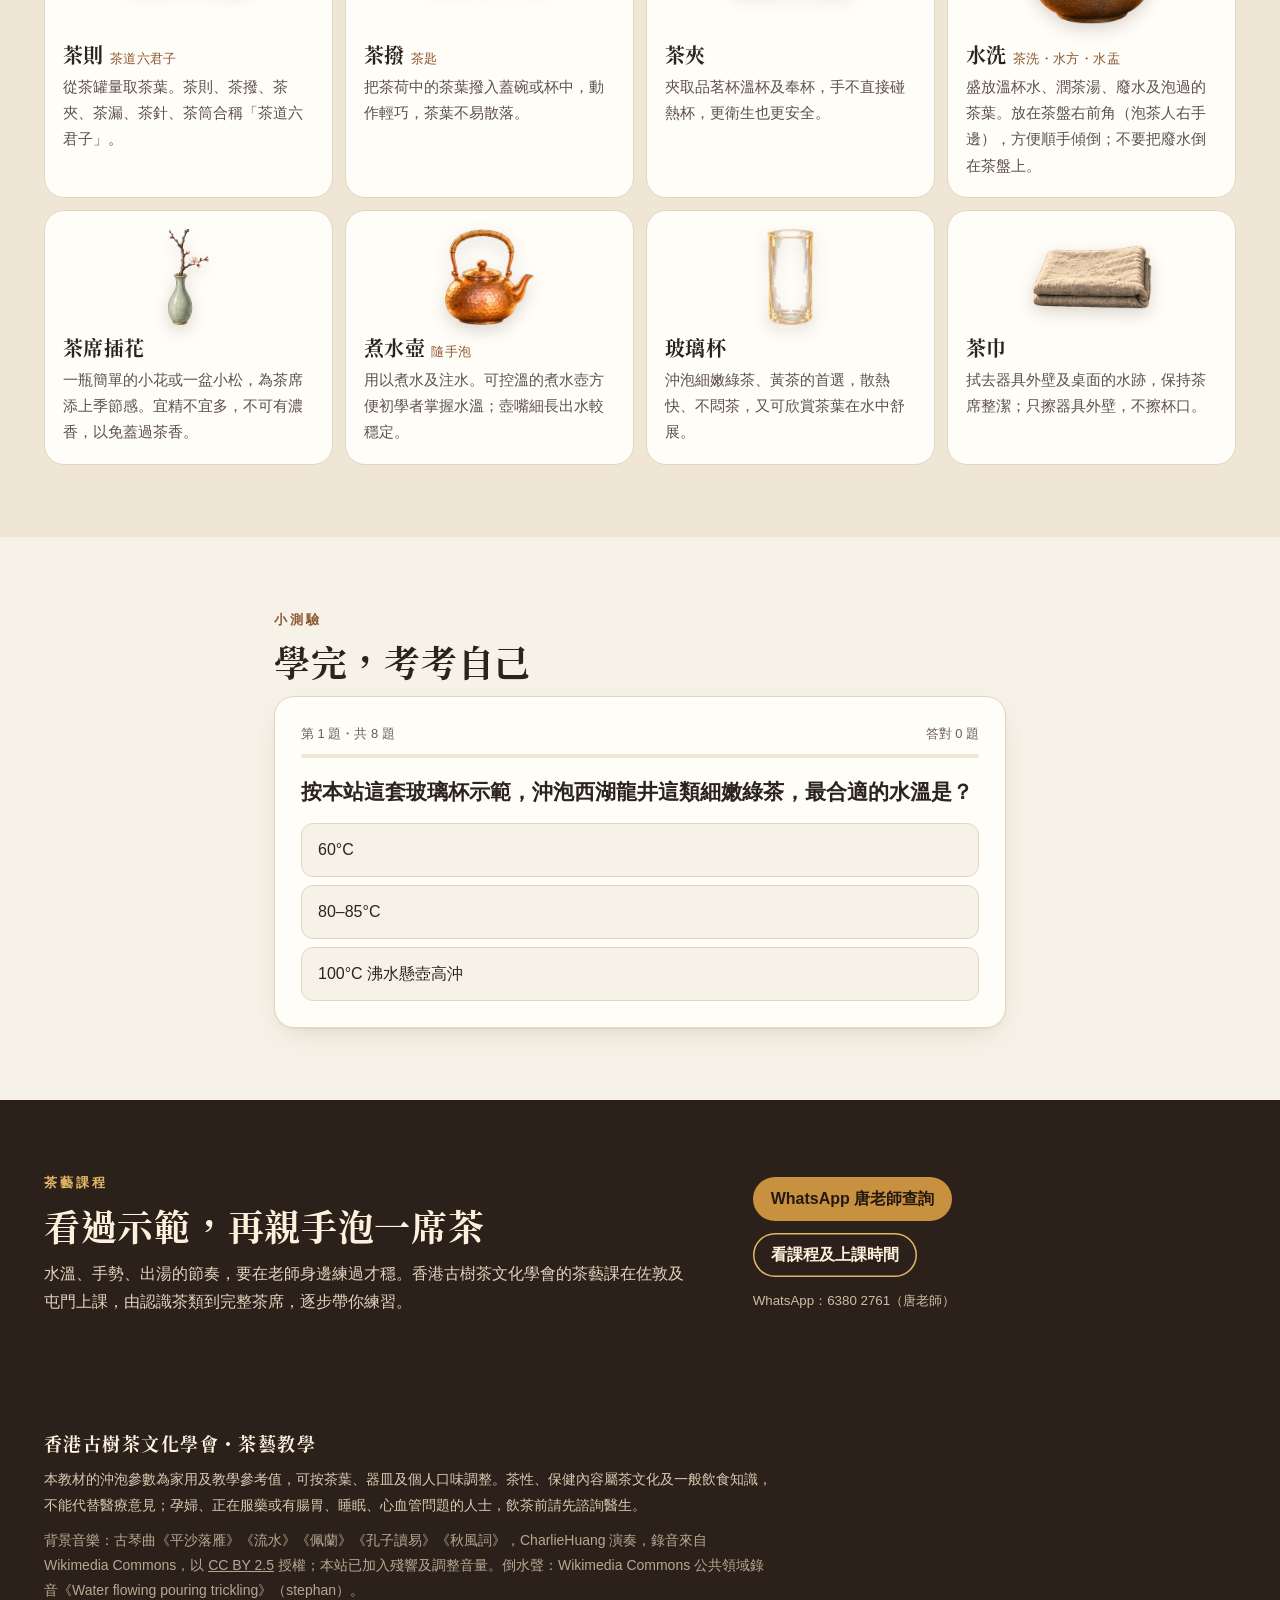
==== commit 230ed065: "feat: full infusion and clear-up steps, wash level, towel use, shorter glass, straw tea mat, new sce" ====
--- a/index.html
+++ b/index.html
@@ -16,7 +16,7 @@
 <link rel="icon" href="data:image/svg+xml,%3Csvg xmlns='http://www.w3.org/2000/svg' viewBox='0 0 64 64'%3E%3Crect width='64' height='64' rx='14' fill='%238d2f22'/%3E%3Cpath d='M18 30h28c-1 10-6 16-14 16s-13-6-14-16zM46 33c6 0 6 8-1 8M24 50h16' fill='none' stroke='%23fbeee0' stroke-width='3.5' stroke-linecap='round'/%3E%3C/svg%3E">
 <link rel="preload" href="assets/fonts/tea-serif.woff2" as="font" type="font/woff2" crossorigin>
 <link rel="preload" as="image" href="assets/img/scene/greet-960.webp" imagesrcset="assets/img/scene/greet-960.webp 960w, assets/img/scene/greet-1536.webp 1536w" imagesizes="(min-width: 1080px) 60vw, 100vw">
-<link rel="stylesheet" href="assets/css/app.css?v=20261031b">
+<link rel="stylesheet" href="assets/css/app.css?v=20261031c">
 </head>
 <body>
 <a class="skip" href="#demo">跳到示範</a>
@@ -204,10 +204,10 @@
   </div>
 </footer>
 
-<script src="assets/js/data.js?v=20261031b"></script>
-<script src="assets/js/kit.js?v=20261031b"></script>
-<script src="assets/js/audio.js?v=20261031b"></script>
-<script src="assets/js/stage.js?v=20261031b"></script>
-<script src="assets/js/app.js?v=20261031b"></script>
+<script src="assets/js/data.js?v=20261031c"></script>
+<script src="assets/js/kit.js?v=20261031c"></script>
+<script src="assets/js/audio.js?v=20261031c"></script>
+<script src="assets/js/stage.js?v=20261031c"></script>
+<script src="assets/js/app.js?v=20261031c"></script>
 </body>
 </html>
